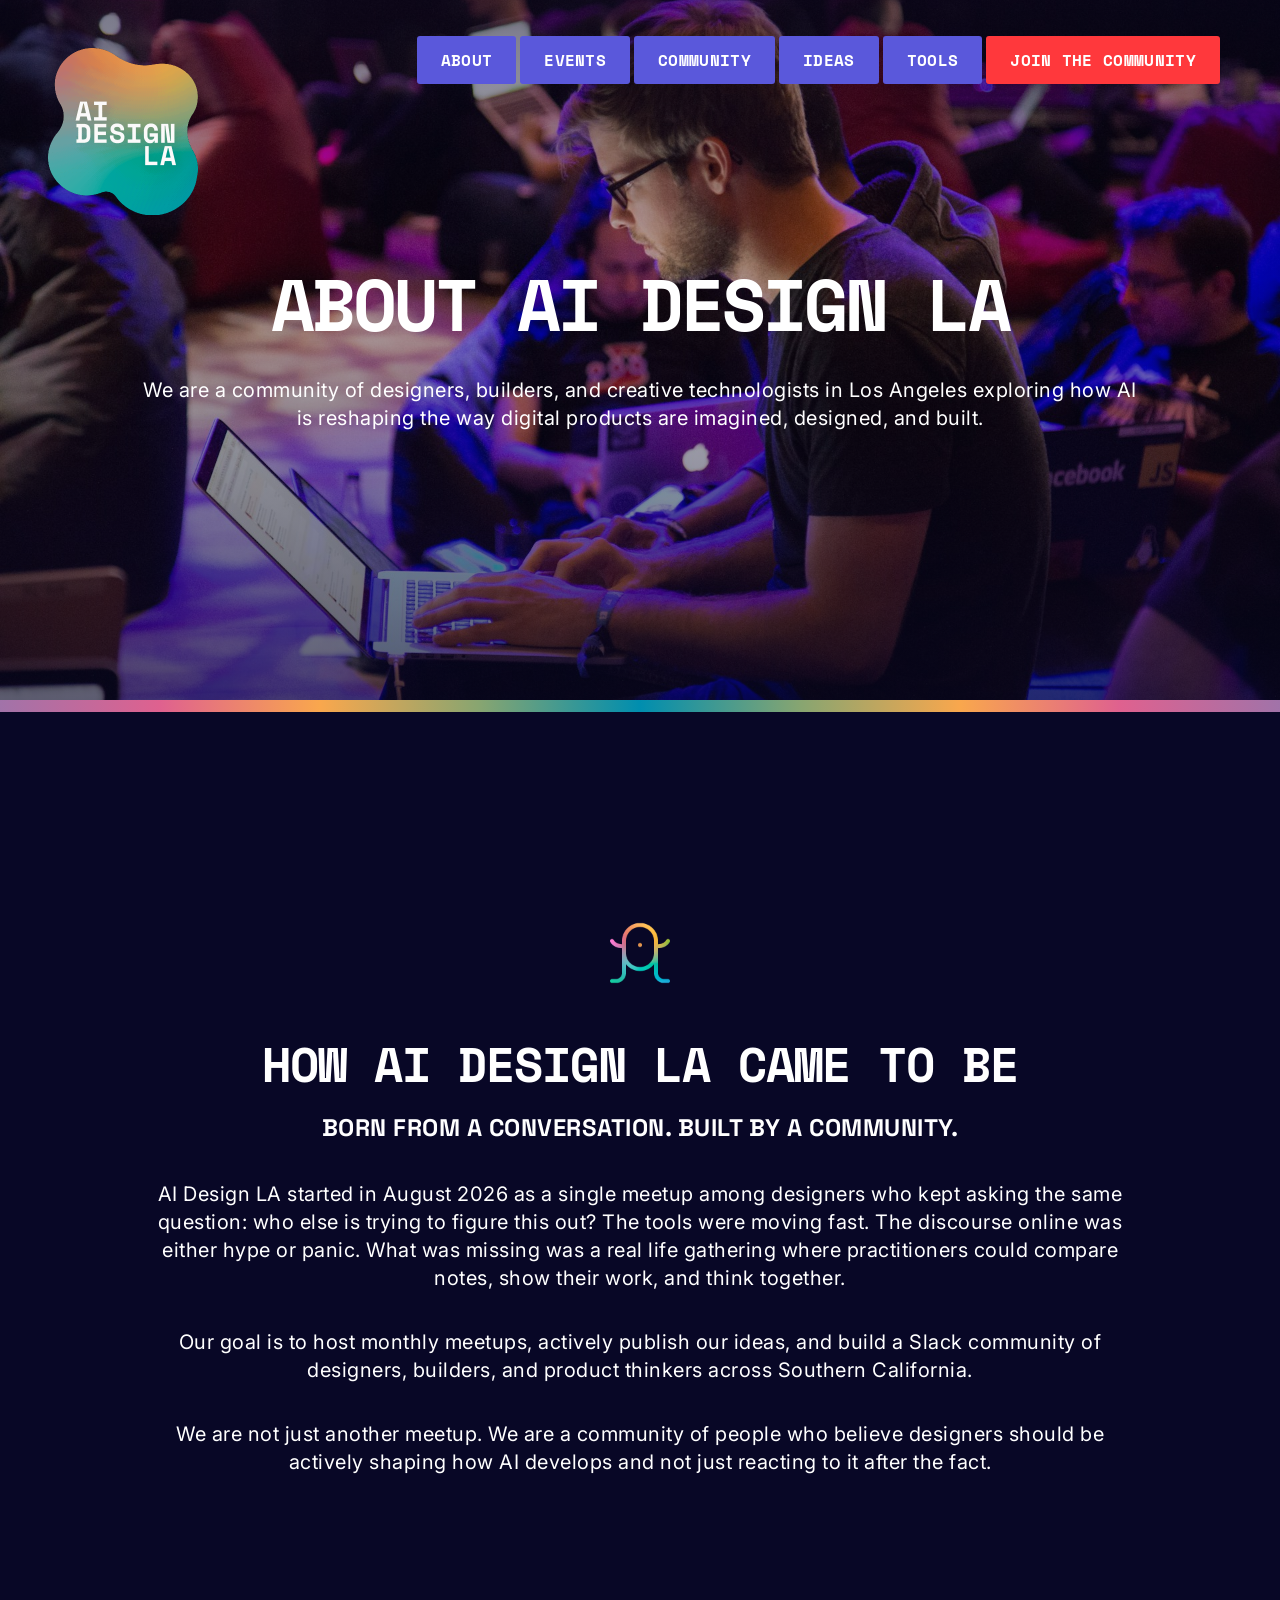
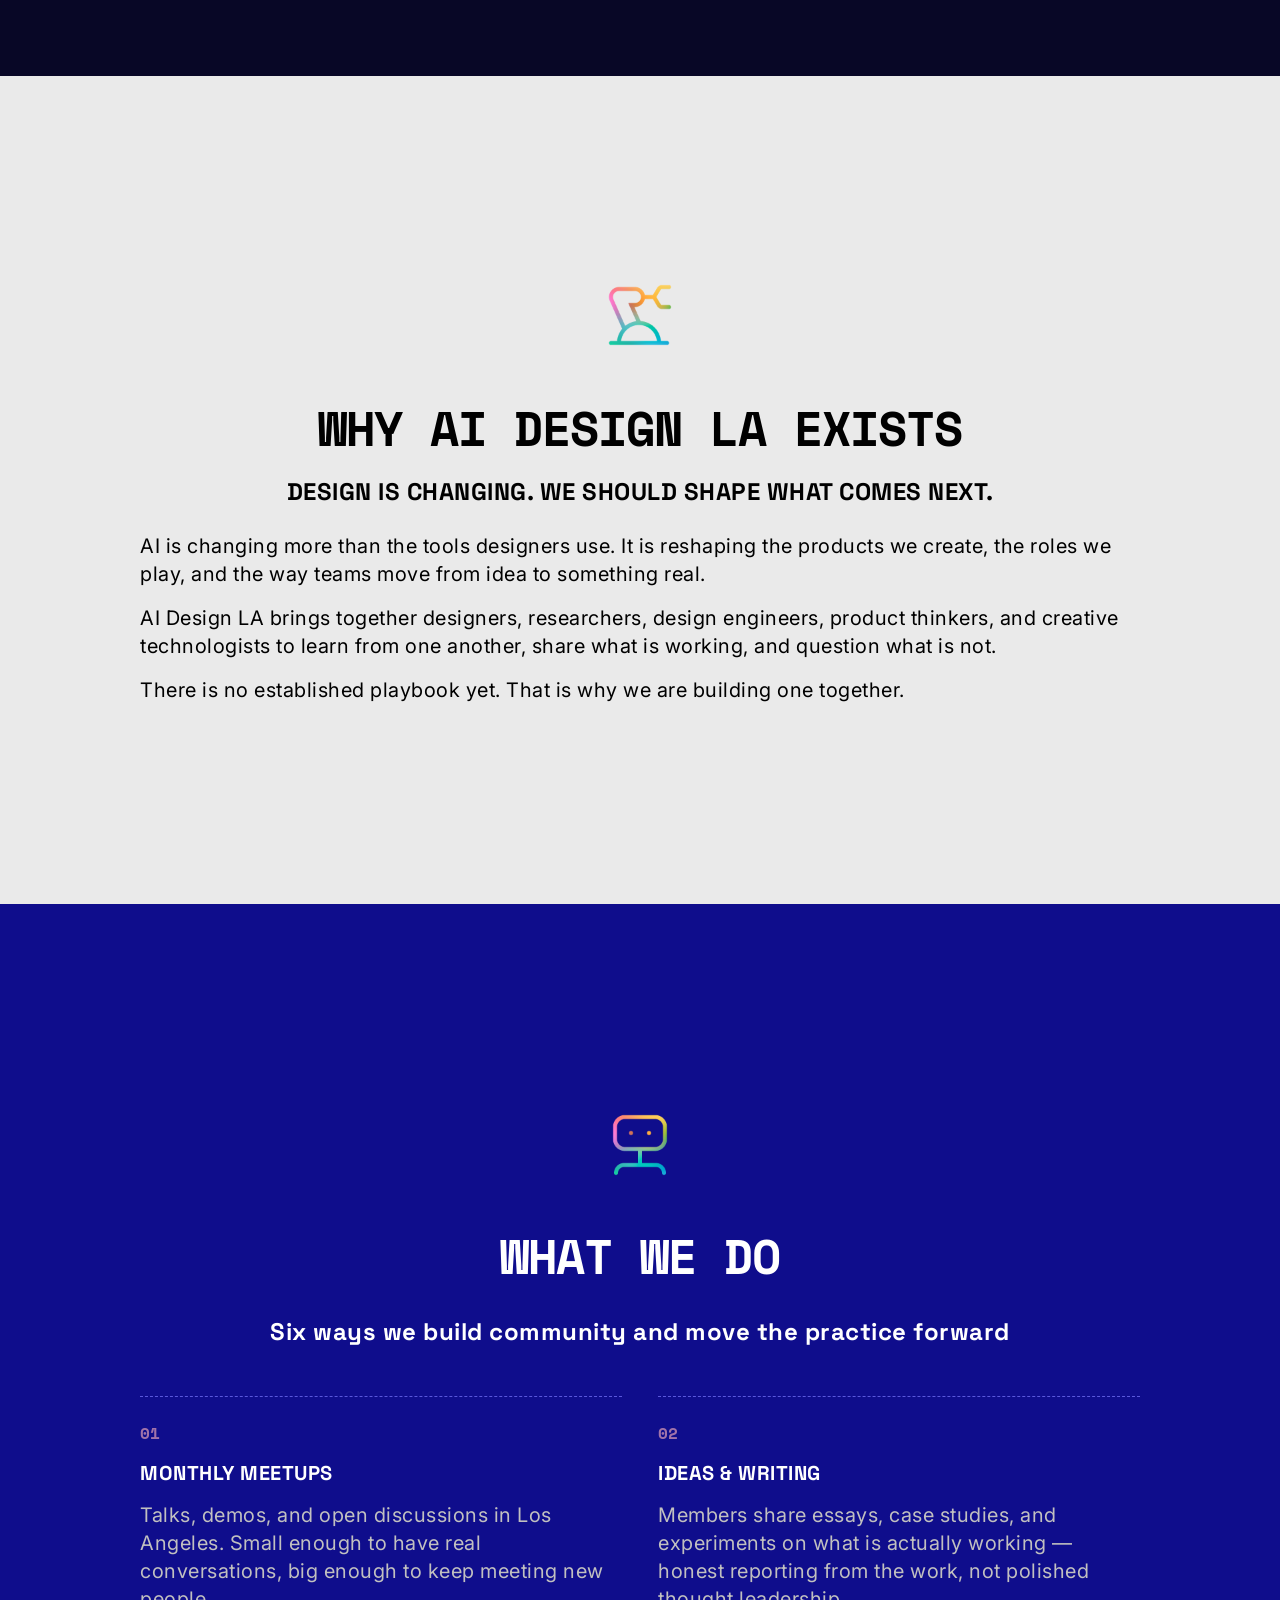
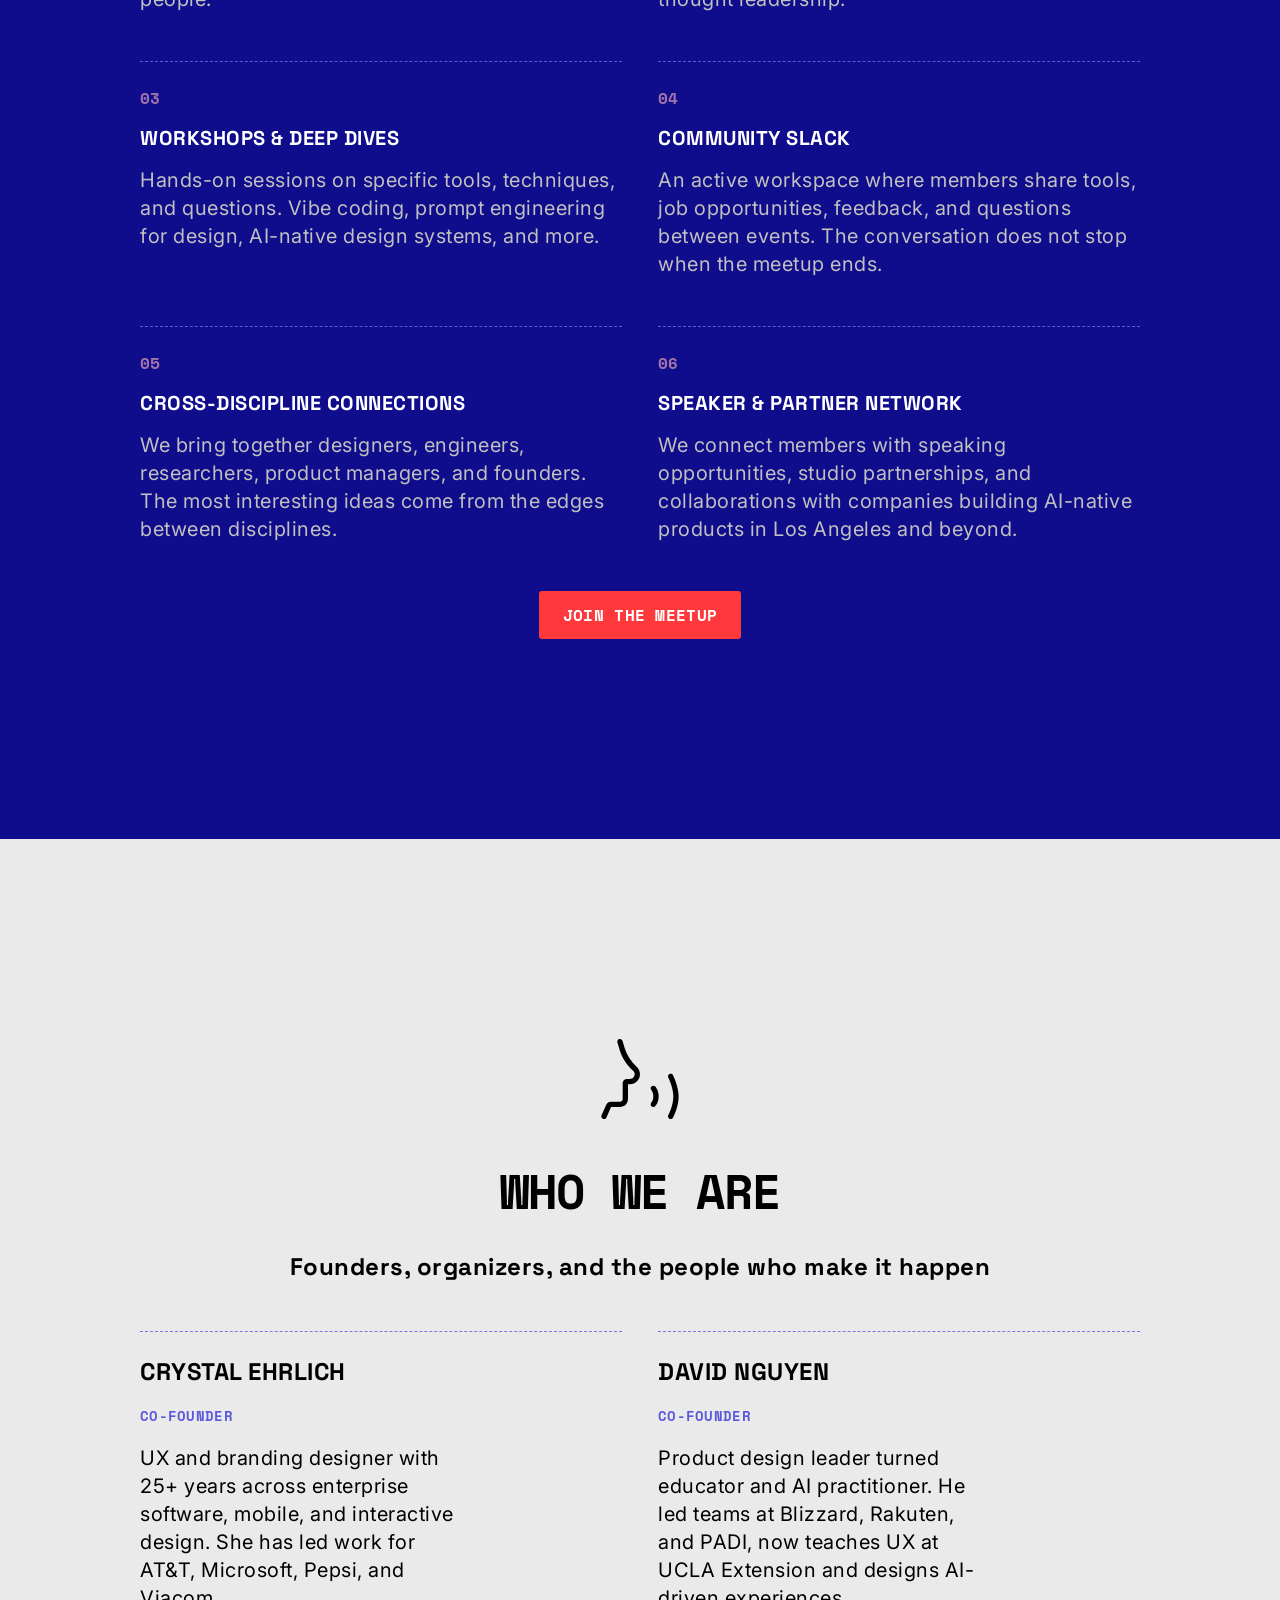
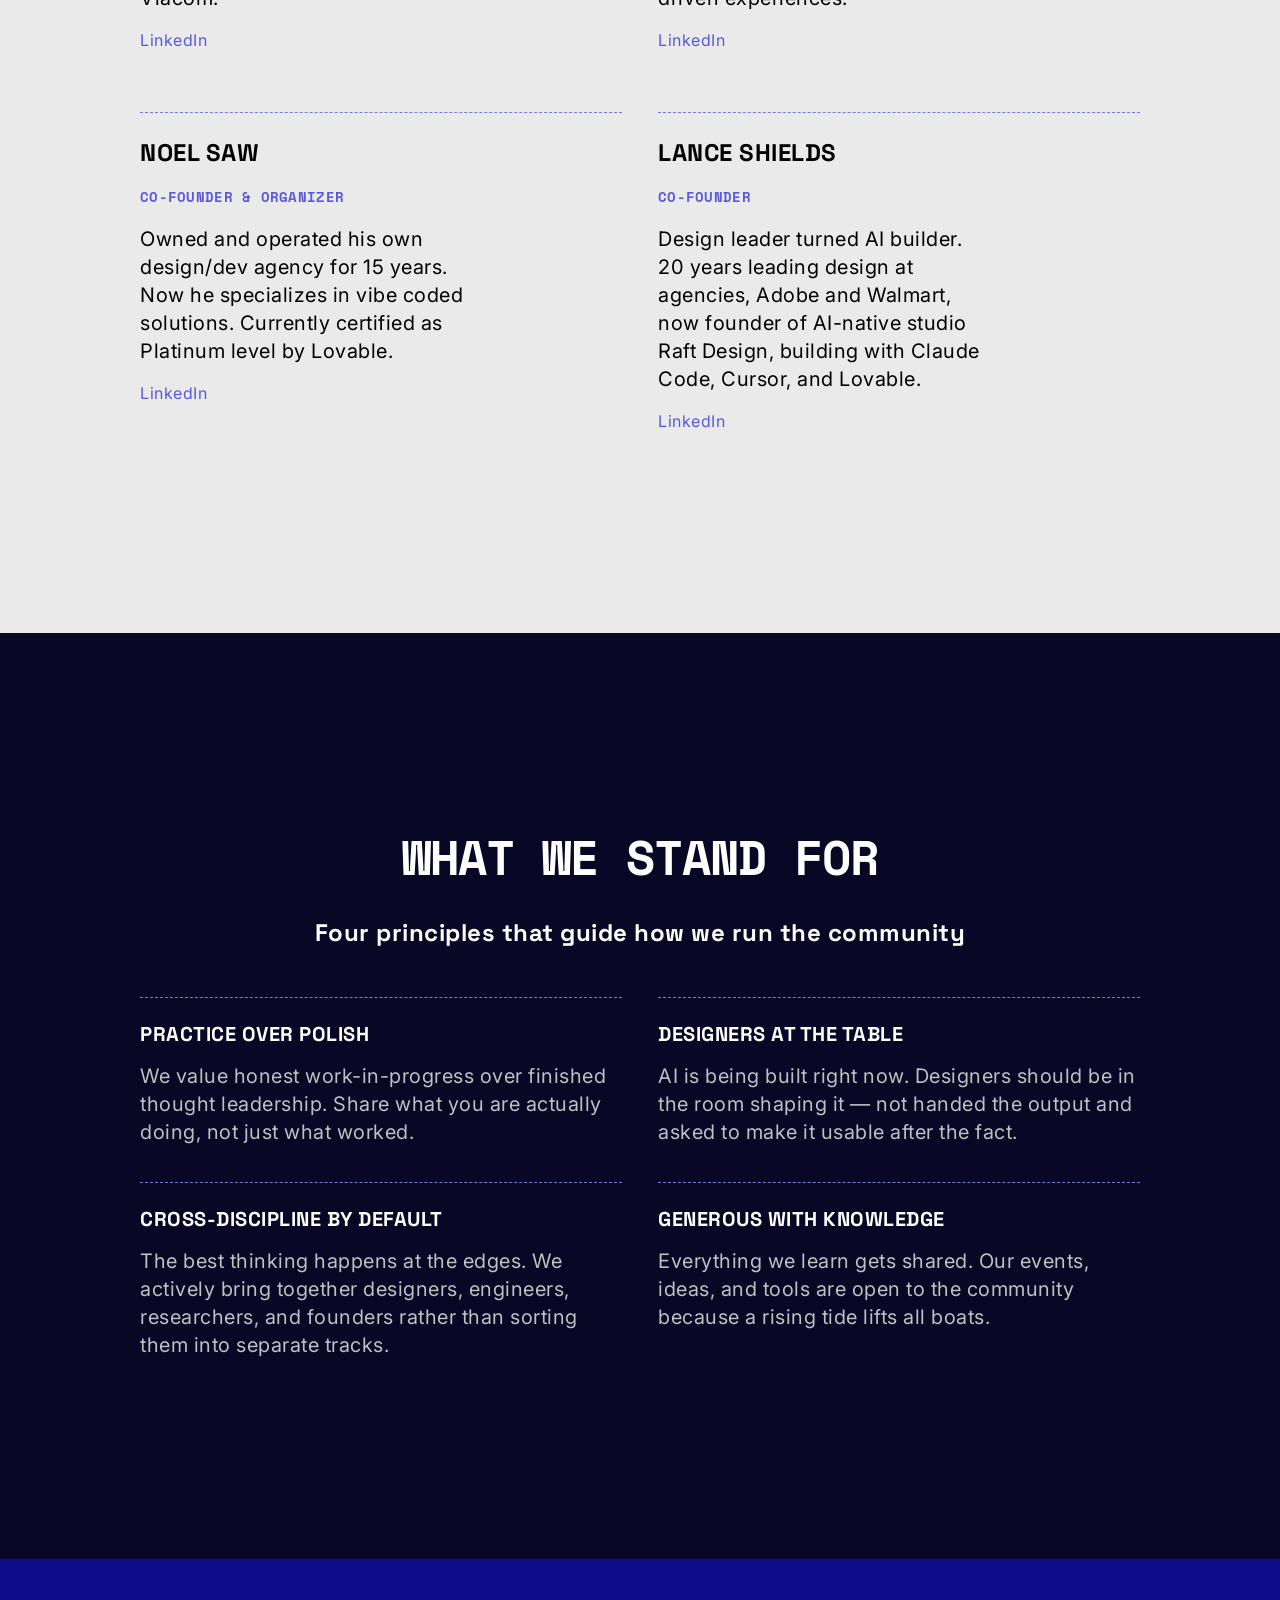
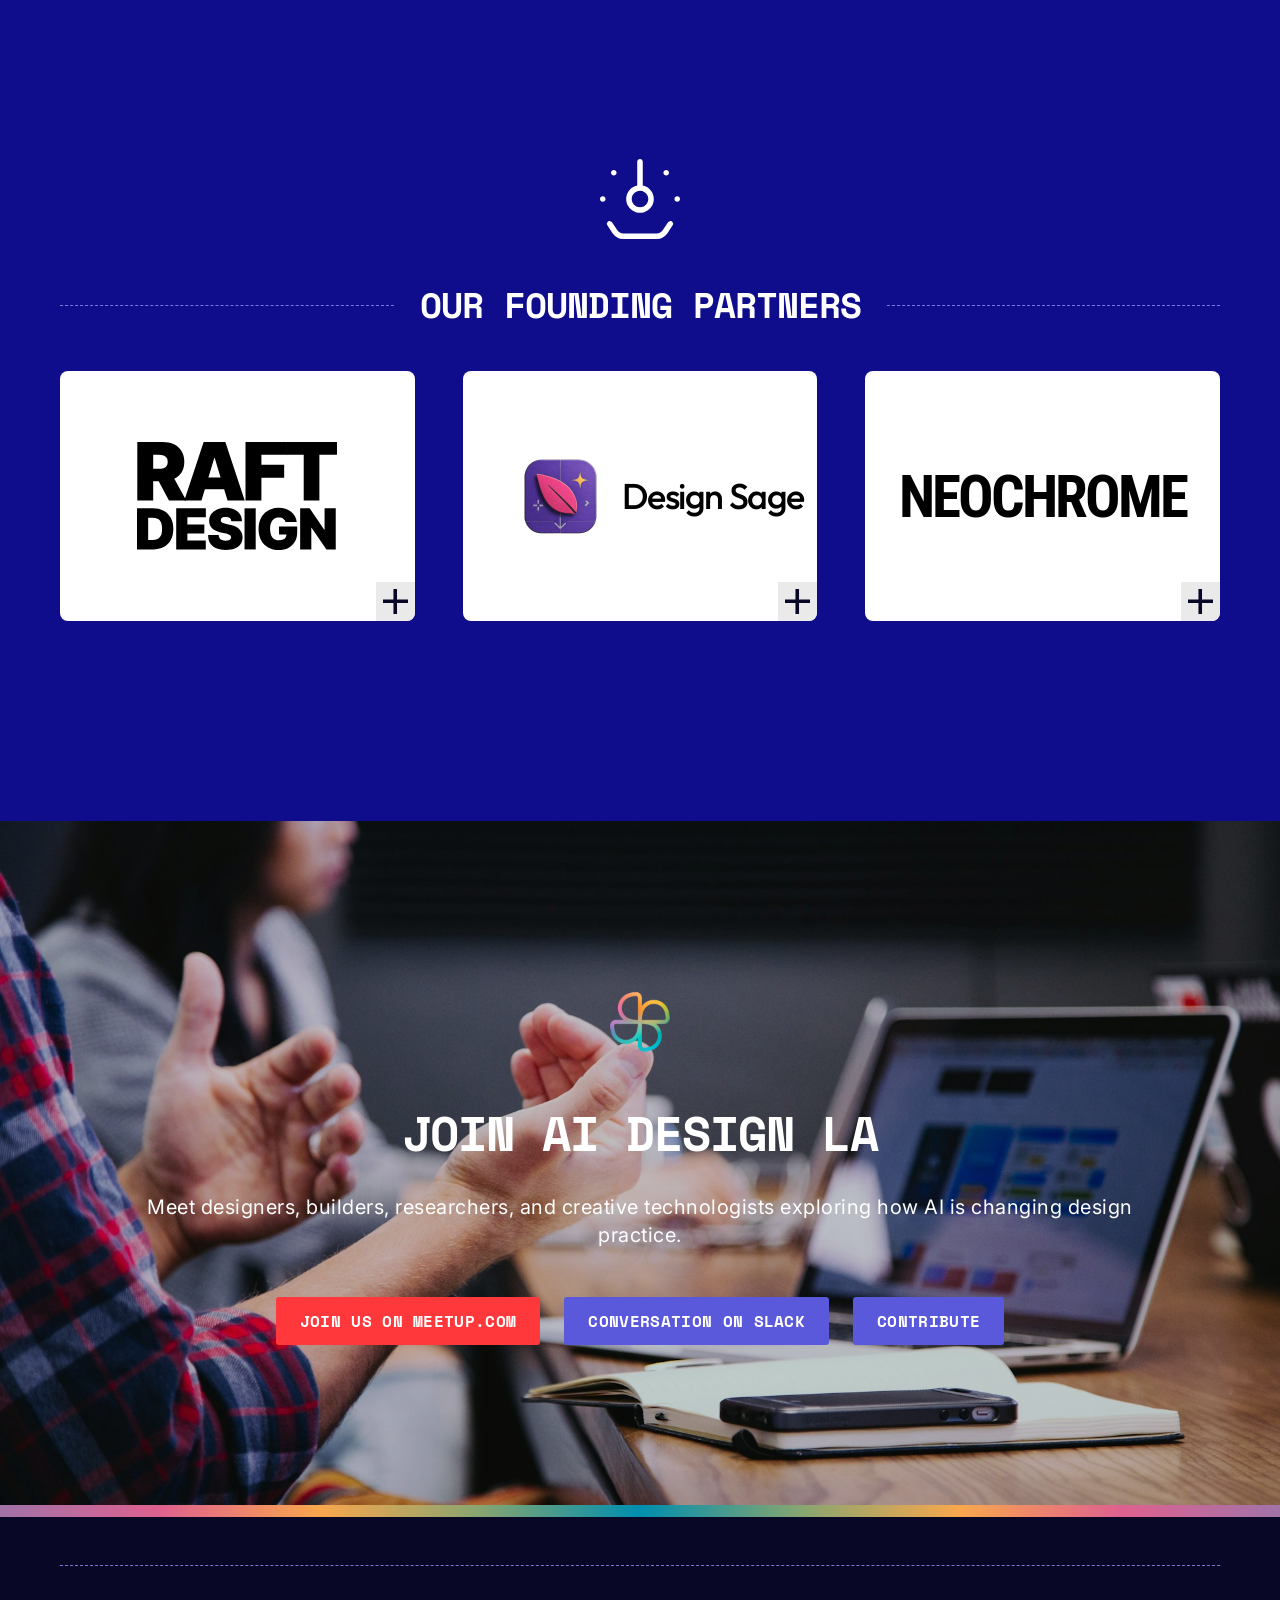
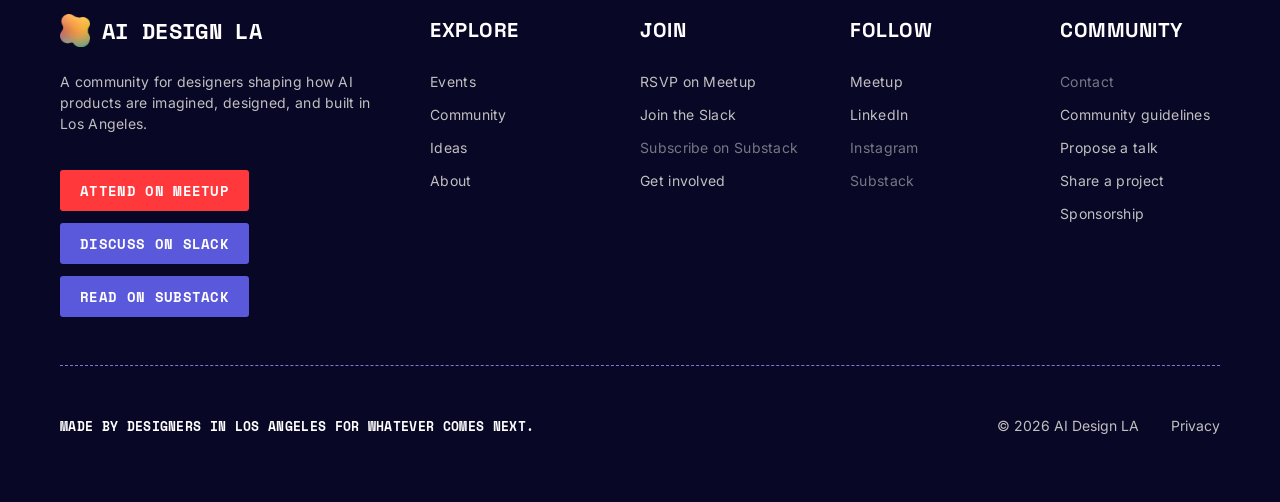
==== about.html @ f4014adf "Add About page; move shared layout into components.css Implements the Figma "About" frame: origin st" ====
<!doctype html>
<html lang="en">
<head>
  <meta charset="utf-8" />
  <meta name="viewport" content="width=device-width, initial-scale=1" />
  <title>About — AI Design LA</title>
  <meta
    name="description"
    content="How AI Design LA came to be, why it exists, what the community does, who runs it, and the principles that guide it."
  />
  <link rel="icon" href="images/favicon.png" type="image/png" />

  <link rel="preconnect" href="https://fonts.googleapis.com" />
  <link rel="preconnect" href="https://fonts.gstatic.com" crossorigin />
  <link
    href="https://fonts.googleapis.com/css2?family=Inter:wght@400;500;600&family=Outfit:wght@500&family=Roboto+Condensed:wght@700&family=Space+Grotesk:wght@700&family=Space+Mono:wght@400;700&display=swap"
    rel="stylesheet"
  />

  <link rel="stylesheet" href="css/tokens.css" />
  <link rel="stylesheet" href="css/base.css" />
  <link rel="stylesheet" href="css/components.css" />
  <link rel="stylesheet" href="css/about.css" />
</head>
<body>
  <a class="visually-hidden" href="#main">Skip to content</a>

  <!-- Compact sticky nav: hidden at page top, reveals on scroll-up -->
  <header class="site-header" data-site-header>
    <a class="site-header__logo" href="index.html">
      <img src="images/logo-icon-animation.gif" alt="" width="43" height="48" />
      <span class="site-header__logo-text">
        <span>AI</span><span>Design</span><span>LA</span>
      </span>
    </a>

    <nav class="site-nav" data-site-nav aria-label="Primary">
      <a class="site-nav__link" href="about.html">About</a>
      <a class="site-nav__link" href="index.html#events">Events</a>
      <a class="site-nav__link" href="index.html#join">Community</a>
      <a class="site-nav__link" href="index.html#ideas">Ideas</a>
      <a class="site-nav__link" href="tools.html">Tools</a>
      <a class="site-nav__link site-nav__link--accent" href="index.html#join">Join the community</a>
    </nav>

    <button class="nav-toggle" data-nav-toggle aria-label="Open menu" aria-expanded="false">
      <span class="nav-toggle__bar"></span>
      <span class="nav-toggle__bar"></span>
      <span class="nav-toggle__bar"></span>
    </button>
  </header>

  <!-- Mobile menu: full-screen overlay -->
  <div class="mobile-menu" data-mobile-menu>
    <div class="mobile-menu__header">
      <a class="mobile-menu__logo" href="index.html">
        <img src="images/logo-icon-animation.gif" alt="" width="43" height="48" />
        <span class="mobile-menu__logo-text">
          <span>AI</span><span>Design</span><span>LA</span>
        </span>
      </a>
      <button class="mobile-menu__close" data-mobile-close aria-label="Close menu">
        <svg viewBox="0 0 16.5332 16" xmlns="http://www.w3.org/2000/svg">
          <path fill="currentColor" d="M0.268262 0.259611C0.440253 0.0933737 0.673395 0 0.916476 0C1.15956 0 1.3927 0.0933737 1.56469 0.259611L16.2412 14.4628C16.3313 14.5441 16.4036 14.6421 16.4538 14.751C16.5039 14.8599 16.5309 14.9774 16.533 15.0966C16.5352 15.2158 16.5125 15.3342 16.4664 15.4448C16.4203 15.5553 16.3516 15.6557 16.2645 15.74C16.1774 15.8243 16.0736 15.8907 15.9594 15.9354C15.8452 15.98 15.7229 16.002 15.5997 15.9999C15.4765 15.9978 15.3551 15.9717 15.2426 15.9232C15.13 15.8746 15.0288 15.8047 14.9448 15.7175L0.268262 1.51423C0.0964852 1.34779 0 1.12216 0 0.886921C0 0.651679 0.0964852 0.426056 0.268262 0.259611Z" />
          <path fill="currentColor" d="M16.2405 0.259611C16.4123 0.426056 16.5088 0.651679 16.5088 0.886921C16.5088 1.12216 16.4123 1.34779 16.2405 1.51423L1.564 15.7175C1.39011 15.8743 1.16012 15.9596 0.922484 15.9556C0.684845 15.9515 0.458111 15.8584 0.290049 15.6957C0.121987 15.5331 0.0257188 15.3136 0.021526 15.0837C0.0173331 14.8537 0.105543 14.6311 0.267572 14.4628L14.9441 0.259611C15.1161 0.0933737 15.3492 0 15.5923 0C15.8354 0 16.0685 0.0933737 16.2405 0.259611Z" />
        </svg>
      </button>
    </div>

    <nav class="mobile-menu__list" aria-label="Mobile">
      <a class="mobile-menu__link type-heading-4" href="about.html">About</a>
      <a class="mobile-menu__link type-heading-4" href="index.html#events">Events</a>
      <a class="mobile-menu__link type-heading-4" href="index.html#join">Community</a>
      <a class="mobile-menu__link type-heading-4" href="index.html#ideas">Ideas</a>
      <a class="mobile-menu__link type-heading-4" href="tools.html">Tools</a>
      <a class="mobile-menu__link type-heading-4" href="index.html#join">Join us</a>
      <span class="mobile-menu__link type-heading-4">Contact</span>
    </nav>
  </div>

  <main id="main">
    <!-- Hero -->
    <section class="hero hero--page">
      <img class="hero__image" src="images/about-hero.jpg" alt="" />
      <div class="hero__scrim" aria-hidden="true"></div>

      <img class="hero__logo" src="images/ADL-logo-animation.gif" alt="AI Design LA" width="150" height="167" />

      <nav class="hero__nav" aria-label="Primary">
        <a class="site-nav__link" href="about.html">About</a>
        <a class="site-nav__link" href="index.html#events">Events</a>
        <a class="site-nav__link" href="index.html#join">Community</a>
        <a class="site-nav__link" href="index.html#ideas">Ideas</a>
        <a class="site-nav__link" href="tools.html">Tools</a>
        <a class="site-nav__link site-nav__link--accent" href="index.html#join">Join The community</a>
      </nav>

      <div class="hero__content">
        <h1 class="type-display hero__title">About AI Design LA</h1>
        <p class="type-body-large">
          We are a community of designers, builders, and creative technologists in Los Angeles exploring how AI
          is reshaping the way digital products are imagined, designed, and built.
        </p>
      </div>
    </section>

    <div class="gradient-band" aria-hidden="true"></div>

    <!-- How AI Design LA came to be -->
    <section class="section section--canvas section--spacious">
      <span class="icon" aria-hidden="true">
        <img src="images/Icon-1.png" alt="" width="80" height="80" />
      </span>

      <div class="section__intro">
        <div class="section__eyebrow">
          <h2 class="type-heading-1">How AI Design LA came to be</h2>
          <p class="type-heading-3">Born from a conversation. Built by a community.</p>
        </div>
        <p class="type-body-large">
          AI Design LA started in August 2026 as a single meetup among designers who kept asking the same
          question: who else is trying to figure this out? The tools were moving fast. The discourse online was
          either hype or panic. What was missing was a real life gathering where practitioners could compare
          notes, show their work, and think together.
        </p>
        <p class="type-body-large">
          Our goal is to host monthly meetups, actively publish our ideas, and build a Slack community of
          designers, builders, and product thinkers across Southern California.
        </p>
        <p class="type-body-large">
          We are not just another meetup. We are a community of people who believe designers should be actively
          shaping how AI develops and not just reacting to it after the fact.
        </p>
      </div>
    </section>

    <!-- Why ADL exists -->
    <section class="section section--raised section--spacious">
      <span class="icon" aria-hidden="true">
        <img src="images/Icon-2.png" alt="" width="80" height="80" />
      </span>

      <div class="section__intro section__intro--tight">
        <div class="section__eyebrow">
          <h2 class="type-heading-1">Why AI Design LA exists</h2>
          <p class="type-heading-3">Design is changing. We should shape what comes next.</p>
        </div>
        <div class="section__body type-body-large">
          <p>
            AI is changing more than the tools designers use. It is reshaping the products we create, the roles
            we play, and the way teams move from idea to something real.
          </p>
          <p>
            AI Design LA brings together designers, researchers, design engineers, product thinkers, and
            creative technologists to learn from one another, share what is working, and question what is not.
          </p>
          <p>There is no established playbook yet. That is why we are building one together.</p>
        </div>
      </div>
    </section>

    <!-- What we do -->
    <section class="section section--canvas-vivid section--spacious">
      <span class="icon" aria-hidden="true">
        <img src="images/Icon-3.png" alt="" width="80" height="80" />
      </span>

      <div class="section__intro">
        <h2 class="type-heading-1">What we do</h2>
        <p class="type-heading-3">Six ways we build community and move the practice forward</p>
      </div>

      <div class="program-grid">
        <article class="program-card">
          <p class="program-card__index">01</p>
          <h3 class="program-card__title">Monthly meetups</h3>
          <p class="program-card__body">
            Talks, demos, and open discussions in Los Angeles. Small enough to have real conversations, big
            enough to keep meeting new people.
          </p>
        </article>
        <article class="program-card">
          <p class="program-card__index">02</p>
          <h3 class="program-card__title">Ideas &amp; writing</h3>
          <p class="program-card__body">
            Members share essays, case studies, and experiments on what is actually working — honest reporting
            from the work, not polished thought leadership.
          </p>
        </article>
        <article class="program-card">
          <p class="program-card__index">03</p>
          <h3 class="program-card__title">Workshops &amp; deep dives</h3>
          <p class="program-card__body">
            Hands-on sessions on specific tools, techniques, and questions. Vibe coding, prompt engineering for
            design, AI-native design systems, and more.
          </p>
        </article>
        <article class="program-card">
          <p class="program-card__index">04</p>
          <h3 class="program-card__title">Community Slack</h3>
          <p class="program-card__body">
            An active workspace where members share tools, job opportunities, feedback, and questions between
            events. The conversation does not stop when the meetup ends.
          </p>
        </article>
        <article class="program-card">
          <p class="program-card__index">05</p>
          <h3 class="program-card__title">Cross-discipline connections</h3>
          <p class="program-card__body">
            We bring together designers, engineers, researchers, product managers, and founders. The most
            interesting ideas come from the edges between disciplines.
          </p>
        </article>
        <article class="program-card">
          <p class="program-card__index">06</p>
          <h3 class="program-card__title">Speaker &amp; partner network</h3>
          <p class="program-card__body">
            We connect members with speaking opportunities, studio partnerships, and collaborations with
            companies building AI-native products in Los Angeles and beyond.
          </p>
        </article>
      </div>

      <a class="btn btn--accent" href="index.html#join">Join the Meetup</a>
    </section>

    <!-- Who we are -->
    <section class="section section--raised section--spacious">
      <span class="icon" aria-hidden="true">
        <svg viewBox="0 0 58.0021 60.0011" xmlns="http://www.w3.org/2000/svg">
          <path
            d="M13.4552 0.0792106C14.5138 -0.229315 15.6232 0.391741 15.924 1.4503L17.2951 6.2589C18.9045 11.9116 22.0842 16.9621 26.4747 20.8605C28.0723 22.2823 28.9942 24.3332 28.9943 26.4816C28.9943 30.6299 25.6231 34.001 21.4747 34.0011H19.9943V45.0011C19.9943 48.3096 17.3028 51.001 13.9943 51.0011H7.29506L3.82631 58.8097C3.49824 59.5596 2.76765 60.001 1.99819 60.0011C1.7287 60.0011 1.45128 59.9503 1.18959 59.8292L1.1935 59.8243C0.173998 59.3751 -0.275253 58.1954 0.173967 57.1837L3.70522 49.2423C4.31456 47.8713 5.67792 46.9923 7.16615 46.9923H14.006C15.1075 46.9922 16.006 46.0938 16.006 44.9923V33.0821C16.0062 31.3831 17.3968 29.9923 19.0958 29.9923H21.4865C23.4277 29.9922 25.006 28.4141 25.006 26.4728C25.0059 25.4729 24.5762 24.5156 23.8263 23.8439C18.8656 19.4339 15.2755 13.7353 13.4552 7.35655L12.0841 2.54796C11.7755 1.48936 12.3966 0.379991 13.4552 0.0792106ZM52.0021 26.0177C52.7599 26.0178 53.4513 26.4396 53.7912 27.1192C53.9656 27.4716 58.002 35.6599 58.0021 43.0167C58.0021 51.4852 53.9122 58.6964 53.7404 59.005C53.2091 59.9229 51.9396 60.2822 51.0099 59.7433C50.5373 59.4738 50.2091 59.0518 50.0685 58.5323L50.0724 58.5372C49.9201 58.0177 49.9904 57.4864 50.2716 56.9982C50.4318 56.7292 54.0021 50.2404 54.0021 43.0099C54.0021 36.5668 50.2564 29.003 50.213 28.9083C49.7209 27.92 50.131 26.7169 51.1115 26.2286C51.3927 26.088 51.6935 26.0177 52.0021 26.0177ZM39.006 35.0128C39.5372 35.0128 40.0373 35.2121 40.4162 35.5909C40.6857 35.8527 43.0059 38.3098 43.006 43.0011C43.006 47.6925 40.6779 50.1495 40.4162 50.4112C39.6389 51.1925 38.3693 51.1925 37.588 50.4112C37.2093 50.0402 36.9982 49.5322 36.9982 49.0011H37.006C37.006 48.4621 37.2287 47.962 37.6779 47.5011C37.688 47.479 39.006 46.0179 39.006 43.0011C39.0059 39.9817 37.6349 38.462 37.5958 38.4112C37.2171 38.0402 37.006 37.5323 37.006 37.0011C37.006 36.4699 37.217 35.9698 37.5958 35.5909C37.9669 35.2238 38.4748 35.0129 39.006 35.0128Z"
          />
        </svg>
      </span>

      <div class="section__intro">
        <h2 class="type-heading-1">Who we are</h2>
        <p class="type-heading-3">Founders, organizers, and the people who make it happen</p>
      </div>

      <div class="team-grid">
        <article class="team-card">
          <h3 class="team-card__name">Crystal Ehrlich</h3>
          <p class="team-card__role">Co-Founder</p>
          <p class="team-card__bio">
            UX and branding designer with 25+ years across enterprise software, mobile, and interactive design.
            She has led work for AT&amp;T, Microsoft, Pepsi, and Viacom.
          </p>
          <span class="team-card__link">LinkedIn</span>
        </article>
        <article class="team-card">
          <h3 class="team-card__name">David Nguyen</h3>
          <p class="team-card__role">Co-Founder</p>
          <p class="team-card__bio">
            Product design leader turned educator and AI practitioner. He led teams at Blizzard, Rakuten, and
            PADI, now teaches UX at UCLA Extension and designs AI-driven experiences.
          </p>
          <span class="team-card__link">LinkedIn</span>
        </article>
        <article class="team-card">
          <h3 class="team-card__name">Noel Saw</h3>
          <p class="team-card__role">Co-Founder &amp; Organizer</p>
          <p class="team-card__bio">
            Owned and operated his own design/dev agency for 15 years. Now he specializes in vibe coded
            solutions. Currently certified as Platinum level by Lovable.
          </p>
          <span class="team-card__link">LinkedIn</span>
        </article>
        <article class="team-card">
          <h3 class="team-card__name">Lance Shields</h3>
          <p class="team-card__role">Co-Founder</p>
          <p class="team-card__bio">
            Design leader turned AI builder. 20 years leading design at agencies, Adobe and Walmart, now founder
            of AI-native studio Raft Design, building with Claude Code, Cursor, and Lovable.
          </p>
          <span class="team-card__link">LinkedIn</span>
        </article>
      </div>
    </section>

    <!-- What we stand for -->
    <section class="section section--canvas section--spacious">
      <div class="section__intro">
        <h2 class="type-heading-1">What we stand for</h2>
        <p class="type-heading-3">Four principles that guide how we run the community</p>
      </div>

      <div class="value-grid">
        <article class="value-card">
          <h3 class="value-card__title">Practice over polish</h3>
          <p class="value-card__body">
            We value honest work-in-progress over finished thought leadership. Share what you are actually
            doing, not just what worked.
          </p>
        </article>
        <article class="value-card">
          <h3 class="value-card__title">Designers at the table</h3>
          <p class="value-card__body">
            AI is being built right now. Designers should be in the room shaping it — not handed the output and
            asked to make it usable after the fact.
          </p>
        </article>
        <article class="value-card">
          <h3 class="value-card__title">Cross-discipline by default</h3>
          <p class="value-card__body">
            The best thinking happens at the edges. We actively bring together designers, engineers,
            researchers, and founders rather than sorting them into separate tracks.
          </p>
        </article>
        <article class="value-card">
          <h3 class="value-card__title">Generous with knowledge</h3>
          <p class="value-card__body">
            Everything we learn gets shared. Our events, ideas, and tools are open to the community because a
            rising tide lifts all boats.
          </p>
        </article>
      </div>
    </section>

    <!-- Partners -->
    <section class="section section--canvas-vivid section--spacious" id="partners">
      <span class="icon" aria-hidden="true">
        <svg viewBox="0 0 58 57.9961" xmlns="http://www.w3.org/2000/svg">
          <path
            d="M5.90723 45.3398C6.34856 45.0393 6.88784 44.9375 7.40723 45.0391C7.92657 45.1407 8.37605 45.4493 8.67676 45.8906L12.5674 51.7188C13.5166 53.1483 15.1065 54 16.8174 54H41.208C42.9189 54 44.5088 53.1484 45.458 51.7188L49.3486 45.8906C49.6494 45.4493 50.0987 45.1406 50.6182 45.0391C51.1376 44.9415 51.6768 45.0391 52.1182 45.3398C52.5595 45.6289 52.8603 46.0899 52.9697 46.6094C53.0674 47.1288 52.9696 47.668 52.6689 48.1094L48.7783 53.9375C47.0908 56.4766 44.251 57.9961 41.2002 57.9961H16.8096C13.7627 57.9961 10.9229 56.4765 9.23145 53.9375L5.34082 48.1094C5.04004 47.668 4.93848 47.1289 5.04004 46.6094C5.14164 46.09 5.45025 45.6406 5.8916 45.3398H5.90723ZM29 0C30.1015 0 30.9998 0.898537 31 2V19.2305C34.1914 19.8789 36.9101 22.0313 38.2109 25.1094C38.7382 26.3397 39 27.6485 39 29C38.9999 34.5116 34.5116 39 29 39C23.4884 39 19.0001 34.5116 19 29C19 24.168 22.4414 20.1289 27 19.1992V2C27 0.89844 27.8984 0 29 0ZM29 23C25.6914 23 23.0001 25.6914 23 29C23 32.3086 25.6914 35 29 35C32.3086 35 35 32.3086 35 29C35 28.1914 34.8398 27.4101 34.5312 26.6719C33.5898 24.4414 31.4218 23 29 23ZM0 29C2.33532e-05 26.332 3.99998 26.332 4 29C4 31.668 0 31.668 0 29ZM54 29C54 26.332 58 26.332 58 29C58 31.668 54 31.668 54 29ZM8 10C8.00002 7.33203 12 7.33203 12 10C12 12.668 8 12.668 8 10ZM46 10C46 7.33203 50 7.33203 50 10C50 12.668 46 12.668 46 10Z"
          />
        </svg>
      </span>

      <h2 class="type-heading-2 rule-heading">Our founding partners</h2>

      <div class="partner-grid">
        <article class="partner-card">
          <img
            class="partner-card__mark"
            src="images/partner-raft-design.svg"
            alt="Raft Design"
            width="200"
            height="108"
          />
          <a
            class="partner-card__link"
            href="https://raftdesign.studio"
            target="_blank"
            rel="noopener"
            aria-label="Open Raft Design (opens in a new tab)"
          >
            <img src="images/icons/icon-plus.svg" alt="" width="25" height="25" />
          </a>
        </article>

        <article class="partner-card">
          <div class="partner-card__lockup">
            <img
              class="partner-card__logo"
              src="images/partner-design-sage.png"
              alt=""
              width="75"
              height="75"
            />
            <p class="partner-card__wordmark partner-card__wordmark--flicker">Design Sage</p>
          </div>
          <a
            class="partner-card__link"
            href="https://app.designsage.app/welcome/ai-design-la?utm_source=meetup&amp;utm_medium=organizer&amp;utm_campaign=ai-design-la-2026-08-29"
            target="_blank"
            rel="noopener"
            aria-label="Open Design Sage (opens in a new tab)"
          >
            <img src="images/icons/icon-plus.svg" alt="" width="25" height="25" />
          </a>
        </article>

        <article class="partner-card">
          <p class="partner-card__wordmark partner-card__wordmark--neochrome partner-card__wordmark--flicker">
            Neochrome
          </p>
          <a
            class="partner-card__link"
            href="https://neochro.me/"
            target="_blank"
            rel="noopener"
            aria-label="Open Neochrome (opens in a new tab)"
          >
            <img src="images/icons/icon-plus.svg" alt="" width="25" height="25" />
          </a>
        </article>
      </div>
    </section>

    <!-- Join us -->
    <section class="section join" id="join">
      <img class="join__image" src="images/join-image.jpg" alt="" />
      <div class="join__scrim" aria-hidden="true"></div>

      <span class="icon" aria-hidden="true">
        <img src="images/Icon-6.png" alt="" width="80" height="80" />
      </span>

      <div class="section__intro">
        <h2 class="type-heading-1">Join AI Design LA</h2>
        <p class="type-body-large">
          Meet designers, builders, researchers, and creative technologists exploring how AI is changing design
          practice.
        </p>
      </div>

      <div class="join__actions">
        <a class="btn btn--accent" href="https://www.meetup.com/ai-design-la/" target="_blank" rel="noopener">
          Join us on Meetup.com
        </a>
        <a
          class="btn btn--brand"
          href="https://join.slack.com/t/aidesignla/shared_invite/zt-463ey9es3-E1GQ32V9WsWTPpd9auVw3w"
          target="_blank"
          rel="noopener"
        >
          Conversation on Slack
        </a>
        <a class="btn btn--brand" href="#contribute">Contribute</a>
      </div>
    </section>

    <div class="gradient-band" aria-hidden="true"></div>
  </main>

  <footer class="site-footer">
    <hr class="site-footer__rule" />

    <div class="site-footer__grid">
      <div class="site-footer__brand">
        <p class="site-footer__brand-name">
          <img src="images/logo-icon-animation.gif" alt="" width="30" height="33" />
          <span>AI Design LA</span>
        </p>
        <p class="site-footer__brand-copy">
          A community for designers shaping how AI products are imagined, designed, and built in Los Angeles.
        </p>
        <div class="site-footer__brand-links">
          <a class="btn btn--accent btn--small" href="https://www.meetup.com/ai-design-la/" target="_blank" rel="noopener">
            Attend on Meetup
          </a>
          <a
            class="btn btn--brand btn--small"
            href="https://join.slack.com/t/aidesignla/shared_invite/zt-463ey9es3-E1GQ32V9WsWTPpd9auVw3w"
            target="_blank"
            rel="noopener"
          >
            Discuss on Slack
          </a>
          <a class="btn btn--brand btn--small" href="#">Read on Substack</a>
        </div>
      </div>

      <div class="site-footer__col">
        <p class="site-footer__col-title">Explore</p>
        <nav class="site-footer__col-links" aria-label="Explore">
          <a href="index.html#events">Events</a>
          <a href="index.html#join">Community</a>
          <a href="index.html#ideas">Ideas</a>
          <a href="about.html">About</a>
        </nav>
      </div>

      <div class="site-footer__col">
        <p class="site-footer__col-title">Join</p>
        <nav class="site-footer__col-links" aria-label="Join">
          <a href="https://www.meetup.com/ai-design-la/" target="_blank" rel="noopener">RSVP on Meetup</a>
          <a
            href="https://join.slack.com/t/aidesignla/shared_invite/zt-463ey9es3-E1GQ32V9WsWTPpd9auVw3w"
            target="_blank"
            rel="noopener"
          >
            Join the Slack
          </a>
          <span>Subscribe on Substack</span>
          <a href="index.html#contribute">Get involved</a>
        </nav>
      </div>

      <div class="site-footer__col">
        <p class="site-footer__col-title">Follow</p>
        <nav class="site-footer__col-links" aria-label="Follow">
          <a href="https://www.meetup.com/ai-design-la/" target="_blank" rel="noopener">Meetup</a>
          <a href="https://www.linkedin.com/company/ai-design-la/" target="_blank" rel="noopener">LinkedIn</a>
          <span>Instagram</span>
          <span>Substack</span>
        </nav>
      </div>

      <div class="site-footer__col">
        <p class="site-footer__col-title">Community</p>
        <nav class="site-footer__col-links" aria-label="Community" id="contribute">
          <span>Contact</span>
          <a href="#">Community guidelines</a>
          <a href="#">Propose a talk</a>
          <a href="#">Share a project</a>
          <a href="#">Sponsorship</a>
        </nav>
      </div>
    </div>

    <hr class="site-footer__rule" />

    <div class="site-footer__bottom">
      <p class="site-footer__tagline">Made by designers in Los Angeles for whatever comes next.</p>
      <div class="site-footer__legal">
        <span>© 2026 AI Design LA</span>
        <a href="#">Privacy</a>
      </div>
    </div>
  </footer>

  <script src="js/main.js"></script>
</body>
</html>
---- css/tokens.css ----
/*
  AI Design LA — Design tokens
  Source of truth: Figma file "AI Design LA" (variable collection).
  Every color, type, spacing, and radius value used across the site
  should reference one of these custom properties — no hardcoded
  values in component/page CSS.
*/

:root {
  /* ---------- Color: background ---------- */
  --bg-canvas: #080726;
  --bg-canvas-vivid: #0f0d8c;
  --bg-raised: #eaeaea;
  --bg-brand: #5a58db;
  --bg-accent: #ff383c;
  --bg-white: #ffffff;

  /* ---------- Color: text ---------- */
  --text-primary: #ffffff;
  --text-reversed: #000000;
  --text-subtle: #c1c0c0;
  --text-muted: #8f8f8f;
  --text-brand: #5a58db;

  /* ---------- Color: border / rule ---------- */
  --border-rule: #7a79db;
  --border-button: #5a58db;

  /* ---------- Color: overlay ---------- */
  --overlay-scrim: rgba(0, 0, 0, 0.2);

  /* ---------- Color: brand gradient (gradient bands, logo mark) ---------- */
  --gradient-brand: linear-gradient(
    90deg,
    #a173a9 2.4038%,
    #df618f 24.038%,
    #f9a74d 45.192%,
    #87a571 75.481%,
    #008eaf 98.558%
  );

  /* Palindrome of the same 5 colors (start === end) so a single tile can be
     repeated and scrolled indefinitely with no visible seam at the loop point. */
  --gradient-brand-loop: linear-gradient(
    90deg,
    #a173a9 0%,
    #df618f 12.5%,
    #f9a74d 25%,
    #87a571 37.5%,
    #008eaf 50%,
    #87a571 62.5%,
    #f9a74d 75%,
    #df618f 87.5%,
    #a173a9 100%
  );
  --gradient-brand-loop-tile: 100vw;

  /* ---------- Font families ---------- */
  --font-mono: "Space Mono", "Courier New", monospace;
  --font-heading: "Space Grotesk", "Helvetica Neue", sans-serif;
  --font-body: "Inter", "Helvetica Neue", sans-serif;

  /* ---------- Font sizes ---------- */
  --size-display: 72px;
  --size-display-mobile: 60px;
  --size-heading-1: 48px;
  --size-heading-2: 36px;
  --size-heading-3: 24px;
  --size-heading-4: 20px;
  --size-label-medium: 16px;
  --size-body-large: 20px;
  --size-body-medium: 16px;
  --size-body-small: 14px;

  /* ---------- Line heights (unitless where possible source is px) ---------- */
  --line-height-display: 72px;
  --line-height-display-mobile: 60px;
  --line-height-heading-1: 48px;
  --line-height-heading-2: 36px;
  --line-height-heading-3: 32px;
  --line-height-heading-4: 24px;
  --line-height-label-medium: 1;
  --line-height-body-large: 28px;
  --line-height-body-medium: 24px;
  --line-height-body-small: 21px;

  /* ---------- Letter spacing / tracking ---------- */
  --tracking-display: -3px;
  --tracking-heading: -1px;
  --tracking-body: 0.5px;
  --tracking-label: 0.32px;
  --tracking-body-small: 0.3px;

  /* ---------- Spacing ---------- */
  --space-xs: 12px;
  --space-sm: 16px;
  --space-md: 24px;
  --space-lg: 36px;
  --space-xl: 48px;
  --space-xxl: 60px;
  --space-xxxl: 160px;
  --space-xxxxl: 200px;

  /* ---------- Radius ---------- */
  --radius-sm: 3px;
  --radius-md: 8px;

  /* ---------- Layout ---------- */
  /* Rendered height of .site-header on mobile, where it sits in-flow
     (sticky) above the hero instead of floating over it. */
  --header-height-mobile: 80px;

  /* ---------- Motion ---------- */
  --ease-standard: cubic-bezier(0.4, 0, 0.2, 1);
  --duration-fast: 150ms;
  --duration-medium: 300ms;
  --duration-slow: 6s;
}
---- css/base.css ----
/*
  AI Design LA — Base styles
  Reset + typography primitives shared by every page.
*/

*,
*::before,
*::after {
  box-sizing: border-box;
}

html {
  -webkit-text-size-adjust: 100%;
  scroll-behavior: smooth;
}

body {
  margin: 0;
  background: var(--bg-white);
  color: var(--text-reversed);
  font-family: var(--font-body);
  font-size: var(--size-body-medium);
  line-height: var(--line-height-body-medium);
  -webkit-font-smoothing: antialiased;
}

img {
  display: block;
  max-width: 100%;
}

svg {
  display: block;
}

a {
  color: inherit;
  text-decoration: none;
}

button {
  font: inherit;
  color: inherit;
  background: none;
  border: 0;
  cursor: pointer;
}

ul {
  margin: 0;
  padding: 0;
  list-style: none;
}

p {
  margin: 0;
}

h1,
h2,
h3,
h4,
h5,
h6 {
  margin: 0;
  font-weight: 700;
}

/* ---------- Typography primitives ---------- */

.type-display {
  font-family: var(--font-mono);
  font-weight: 700;
  font-size: var(--size-display);
  line-height: var(--line-height-display);
  letter-spacing: var(--tracking-display);
  text-transform: uppercase;
}

.type-heading-1 {
  font-family: var(--font-mono);
  font-weight: 700;
  font-size: var(--size-heading-1);
  line-height: var(--line-height-heading-1);
  letter-spacing: var(--tracking-heading);
  text-transform: uppercase;
}

.type-heading-2 {
  font-family: var(--font-mono);
  font-weight: 700;
  font-size: var(--size-heading-2);
  line-height: var(--line-height-heading-2);
  letter-spacing: var(--tracking-heading);
  text-transform: uppercase;
}

.type-heading-3 {
  font-family: var(--font-heading);
  font-weight: 700;
  font-size: var(--size-heading-3);
  line-height: var(--line-height-heading-3);
  letter-spacing: var(--tracking-body);
}

.type-heading-4 {
  font-family: var(--font-heading);
  font-weight: 700;
  font-size: var(--size-heading-4);
  line-height: var(--line-height-heading-4);
  letter-spacing: var(--tracking-body);
  text-transform: uppercase;
}

.type-label-medium {
  font-family: var(--font-mono);
  font-weight: 700;
  font-size: var(--size-label-medium);
  line-height: var(--line-height-label-medium);
  letter-spacing: var(--tracking-label);
  text-transform: uppercase;
}

.type-body-large {
  font-family: var(--font-body);
  font-weight: 400;
  font-size: var(--size-body-large);
  line-height: var(--line-height-body-large);
  letter-spacing: var(--tracking-body);
}

.type-body-medium {
  font-family: var(--font-body);
  font-weight: 400;
  font-size: var(--size-body-medium);
  line-height: var(--line-height-body-medium);
  letter-spacing: var(--tracking-body);
}

.type-body-small {
  font-family: var(--font-body);
  font-weight: 400;
  font-size: var(--size-body-small);
  line-height: var(--line-height-body-small);
  letter-spacing: var(--tracking-body-small);
}

/* ---------- Layout helpers ---------- */

.container {
  width: 100%;
  max-width: 1608px;
  margin-inline: auto;
  padding-inline: var(--space-xxl);
}

@media (max-width: 900px) {
  .container {
    padding-inline: var(--space-md);
  }
}

.visually-hidden {
  position: absolute;
  width: 1px;
  height: 1px;
  padding: 0;
  margin: -1px;
  overflow: hidden;
  clip: rect(0, 0, 0, 0);
  white-space: nowrap;
  border: 0;
}
---- css/components.css ----
/*
  AI Design LA — Shared components
  Buttons, nav, icons, cards, footer. Reused across every page.
*/

/* ---------- Buttons ---------- */

.btn {
  display: inline-flex;
  align-items: center;
  justify-content: center;
  gap: var(--space-xs);
  padding: var(--space-xs) var(--space-md);
  border-radius: var(--radius-sm);
  font-family: var(--font-mono);
  font-weight: 700;
  font-size: var(--size-label-medium);
  letter-spacing: var(--tracking-label);
  text-transform: uppercase;
  white-space: nowrap;
  color: var(--text-primary);
  transition: opacity var(--duration-fast) var(--ease-standard);
}

.btn:hover,
.btn:focus-visible {
  opacity: 0.85;
}

.btn--brand {
  background: var(--bg-brand);
}

.btn--accent {
  background: var(--bg-accent);
}

.btn--small {
  padding: 10px 20px;
  font-size: var(--size-body-small);
  line-height: var(--line-height-body-small);
}

/* ---------- Site nav ---------- */

.site-header {
  position: fixed;
  inset-block-start: 0;
  inset-inline: 0;
  z-index: 100;
  display: flex;
  align-items: center;
  justify-content: space-between;
  padding: var(--space-sm) var(--space-xxl);
  background: rgba(8, 7, 38, 0.92);
  backdrop-filter: blur(8px);
  -webkit-backdrop-filter: blur(8px);
  transform: translateY(-100%);
  transition: transform var(--duration-medium) var(--ease-standard);
}

.site-header.is-visible {
  transform: translateY(0);
}

.site-header__logo {
  display: flex;
  align-items: center;
  gap: var(--space-sm);
}

.site-header__logo img {
  height: 48px;
  width: auto;
}

.site-header__logo-text {
  display: flex;
  gap: var(--space-xs);
  font-family: var(--font-mono);
  font-weight: 700;
  font-size: 22px;
  letter-spacing: var(--tracking-label);
  text-transform: uppercase;
  color: var(--text-primary);
}

.site-nav {
  display: flex;
  align-items: center;
  gap: var(--space-xs);
}

.site-nav__link {
  padding: var(--space-xs) var(--space-md);
  border-radius: var(--radius-sm);
  background: var(--bg-brand);
  font-family: var(--font-mono);
  font-weight: 700;
  font-size: var(--size-label-medium);
  letter-spacing: var(--tracking-label);
  text-transform: uppercase;
  color: var(--text-primary);
  transition: opacity var(--duration-fast) var(--ease-standard);
}

.site-nav__link:hover,
.site-nav__link:focus-visible {
  opacity: 0.85;
}

.site-nav__link--accent {
  background: var(--bg-accent);
}

.nav-toggle {
  display: none;
  flex-direction: column;
  justify-content: center;
  gap: 5px;
  width: 44px;
  height: 44px;
  padding: 0;
}

.nav-toggle__bar {
  width: 24px;
  height: 2px;
  background: var(--text-primary);
  transition: transform var(--duration-fast) var(--ease-standard),
    opacity var(--duration-fast) var(--ease-standard);
}

.nav-toggle[aria-expanded="true"] .nav-toggle__bar:nth-child(1) {
  transform: translateY(7px) rotate(45deg);
}

.nav-toggle[aria-expanded="true"] .nav-toggle__bar:nth-child(2) {
  opacity: 0;
}

.nav-toggle[aria-expanded="true"] .nav-toggle__bar:nth-child(3) {
  transform: translateY(-7px) rotate(-45deg);
}

@media (max-width: 900px) {
  .nav-toggle {
    display: flex;
  }

  .site-header {
    position: sticky;
    transform: none;
    background: var(--bg-canvas);
    padding: var(--space-sm) var(--space-md);
  }

  .hero__nav {
    display: none;
  }

  .site-nav {
    display: none;
  }
}

@media (max-width: 360px) {
  .site-header__logo-text {
    display: none;
  }
}

/* ---------- Mobile menu (full-screen overlay) ---------- */

.mobile-menu {
  position: fixed;
  inset: 0;
  z-index: 200;
  display: none;
  flex-direction: column;
  background: var(--bg-canvas);
  padding: var(--space-md);
  overflow-y: auto;
  transform: translateX(100%);
  transition: transform var(--duration-medium) var(--ease-standard);
}

.mobile-menu.is-open {
  display: flex;
  transform: translateX(0);
}

.mobile-menu__header {
  display: flex;
  align-items: center;
  justify-content: space-between;
  padding-bottom: var(--space-xxl);
}

.mobile-menu__logo {
  display: flex;
  align-items: center;
  gap: var(--space-sm);
}

.mobile-menu__logo img {
  height: 48px;
  width: auto;
}

.mobile-menu__logo-text {
  display: flex;
  gap: var(--space-xs);
  font-family: var(--font-mono);
  font-weight: 700;
  font-size: 22px;
  letter-spacing: var(--tracking-label);
  text-transform: uppercase;
  color: var(--text-primary);
}

.mobile-menu__close {
  width: 44px;
  height: 44px;
  display: flex;
  align-items: center;
  justify-content: center;
  color: var(--text-primary);
}

.mobile-menu__close svg {
  width: 16px;
  height: 16px;
}

.mobile-menu__list {
  display: flex;
  flex-direction: column;
}

.mobile-menu__link {
  padding: var(--space-sm) 0 var(--space-sm) var(--space-sm);
  border-top: 1px dashed var(--border-rule);
  color: var(--text-primary);
}

/* ---------- Gradient band ---------- */
/* Shared brand-gradient divider strip, used at the top/bottom of <main>
   on every page. */

.gradient-band {
  height: var(--space-xs);
  width: 100%;
  overflow: hidden;
  background-image: var(--gradient-brand-loop);
  background-repeat: repeat-x;
  background-size: var(--gradient-brand-loop-tile) 100%;
  animation: gradient-band-scroll var(--duration-slow) linear infinite;
}

@keyframes gradient-band-scroll {
  from {
    background-position-x: 0;
  }
  to {
    background-position-x: calc(var(--gradient-brand-loop-tile) * -1);
  }
}

@media (prefers-reduced-motion: reduce) {
  .gradient-band {
    animation: none;
  }
}

/* ---------- Hero ---------- */
/* Shared full-bleed photo hero. `.hero--page` sizes it down for secondary
   pages (About, and future pages) instead of the homepage's near-full-viewport
   treatment. Homepage-only entrance-animation rules (mosaic reveal, headline
   type effect) live in home.css alongside the script that drives them. */

.hero {
  position: relative;
  display: flex;
  flex-direction: column;
  align-items: center;
  justify-content: center;
  gap: 10px;
  min-height: calc(100vh - var(--space-xs));
  padding: 205px var(--space-xxl);
  overflow: clip;
  isolation: isolate;
  background-color: var(--bg-canvas);
}

.hero--page {
  min-height: 700px;
}

.hero__image {
  position: absolute;
  inset: 0;
  width: 100%;
  height: 100%;
  object-fit: cover;
  z-index: -1;
  opacity: 1;
}

.hero__image--fade-in {
  transition: opacity var(--duration-medium) var(--ease-standard);
}

.hero__scrim {
  position: absolute;
  inset: 0;
  background: linear-gradient(180deg, rgba(8, 7, 38, 0.55) 0%, rgba(8, 7, 38, 0.25) 40%, rgba(8, 7, 38, 0.65) 100%);
  z-index: -1;
}

.hero__logo {
  position: absolute;
  top: var(--space-xl);
  left: var(--space-xl);
  width: 150px;
  height: auto;
}

.hero__nav {
  position: absolute;
  top: var(--space-xl);
  right: var(--space-xxl);
}

.hero__content {
  display: flex;
  flex-direction: column;
  align-items: center;
  gap: var(--space-lg);
  max-width: 1000px;
  text-align: center;
  color: var(--text-primary);
}

.hero__content .type-body-large {
  color: var(--text-primary);
}

@media (max-width: 900px) {
  .hero {
    min-height: calc(100vh - var(--header-height-mobile) - var(--space-xs));
    padding: var(--space-xl) var(--space-md);
  }

  .hero--page {
    min-height: auto;
  }

  .hero__logo {
    display: none;
  }
}

/* ---------- Section shell ---------- */

.section {
  display: flex;
  flex-direction: column;
  align-items: center;
  justify-content: center;
  gap: var(--space-xl);
  width: 100%;
  padding: var(--space-xxxl) var(--space-xxl);
  text-align: center;
}

.section--canvas {
  background: var(--bg-canvas);
  color: var(--text-primary);
}

.section--canvas-vivid {
  background: var(--bg-canvas-vivid);
  color: var(--text-primary);
}

.section--raised {
  background: var(--bg-raised);
  color: var(--text-reversed);
}

/* Spacious vertical rhythm (xxxxl) for sections that need more breathing
   room than the default section padding — combine with a semantic
   .section--<name> hook alongside this on the element. */
.section--spacious {
  padding: var(--space-xxxxl) var(--space-xxl);
}

.section__intro {
  display: flex;
  flex-direction: column;
  align-items: center;
  gap: var(--space-lg);
  max-width: 1000px;
}

.section__intro--tight {
  gap: var(--space-md);
}

.section__eyebrow {
  display: flex;
  flex-direction: column;
  gap: var(--space-md);
  text-transform: uppercase;
}

.section__body {
  display: flex;
  flex-direction: column;
  gap: var(--space-sm);
  max-width: 1000px;
  text-align: left;
}

@media (max-width: 900px) {
  .section,
  .section--spacious {
    padding: var(--space-xxl) var(--space-md) calc(var(--space-xxl) + 10px);
    gap: var(--space-lg);
  }
}

/* ---------- Partner grid ---------- */

.partner-grid {
  display: grid;
  grid-template-columns: repeat(3, minmax(0, 1fr));
  gap: var(--space-xl);
  width: 100%;
  max-width: 1608px;
}

@media (max-width: 900px) {
  .partner-grid {
    grid-template-columns: 1fr;
    max-width: 500px;
    margin-inline: auto;
  }
}

/* ---------- Join us ---------- */

.join {
  position: relative;
  isolation: isolate;
  overflow: clip;
  color: var(--text-primary);
}

.join__image {
  position: absolute;
  inset: 0;
  width: 100%;
  height: 100%;
  object-fit: cover;
  z-index: -2;
}

.join__scrim {
  position: absolute;
  inset: 0;
  background: var(--overlay-scrim);
  z-index: -1;
}

.join__actions {
  display: flex;
  flex-wrap: wrap;
  align-items: center;
  justify-content: center;
  gap: var(--space-md);
}

@media (max-width: 640px) {
  .join__actions {
    flex-direction: column;
    width: 100%;
  }

  .join__actions .btn {
    width: min(100%, 320px);
  }
}

/* ---------- Section icon ---------- */

.icon {
  width: 80px;
  height: 80px;
  flex-shrink: 0;
}

.icon img,
.icon svg {
  width: 100%;
  height: 100%;
  object-fit: contain;
}

.icon svg path {
  fill: currentColor;
}

.icon--on-dark {
  color: var(--text-primary);
}

.icon--on-light {
  color: var(--text-reversed);
}

/* ---------- Rule (heading flanked by lines) ---------- */

.rule-heading {
  display: flex;
  align-items: center;
  gap: 26px;
  width: 100%;
}

.rule-heading::before,
.rule-heading::after {
  content: "";
  flex: 1 0 0;
  height: 0;
  border-top: 1px dashed var(--border-rule);
}

.rule-heading--on-light::before,
.rule-heading--on-light::after {
  border-top-color: var(--text-reversed);
}

/* ---------- Card: event ---------- */

.event-card {
  display: flex;
  flex-direction: column;
  gap: var(--space-md);
}

.event-card__image {
  aspect-ratio: 366 / 314;
  border-radius: var(--radius-md);
  overflow: hidden;
}

.event-card__image img {
  width: 100%;
  height: 100%;
  object-fit: cover;
}

.event-card__meta {
  font-family: var(--font-heading);
  font-weight: 700;
  font-size: var(--size-heading-4);
  line-height: var(--line-height-heading-4);
  letter-spacing: var(--tracking-body);
  text-transform: uppercase;
  color: var(--text-primary);
}

.event-card__title {
  font-family: var(--font-heading);
  font-weight: 700;
  font-size: var(--size-heading-3);
  line-height: var(--line-height-heading-3);
  letter-spacing: var(--tracking-body);
  text-transform: uppercase;
  color: var(--text-primary);
}

.event-card__excerpt {
  font-family: var(--font-body);
  font-weight: 400;
  font-size: var(--size-body-large);
  line-height: var(--line-height-body-large);
  letter-spacing: var(--tracking-body);
  color: var(--text-muted);
  display: -webkit-box;
  -webkit-line-clamp: 3;
  -webkit-box-orient: vertical;
  overflow: hidden;
}

/* ---------- Card: idea ---------- */

.idea-card {
  display: flex;
  gap: var(--space-md);
}

.idea-card__image {
  width: 250px;
  height: 251px;
  flex-shrink: 0;
  border-radius: var(--radius-md);
  overflow: hidden;
}

.idea-card__image img {
  width: 100%;
  height: 100%;
  object-fit: cover;
}

.idea-card__body {
  display: flex;
  flex-direction: column;
  gap: var(--space-sm);
  min-width: 0;
  color: var(--text-reversed);
}

.idea-card__meta {
  font-family: var(--font-heading);
  font-weight: 700;
  font-size: var(--size-heading-4);
  line-height: var(--line-height-heading-4);
  letter-spacing: var(--tracking-body);
  text-transform: uppercase;
}

.idea-card__title {
  font-family: var(--font-heading);
  font-weight: 700;
  font-size: var(--size-heading-3);
  line-height: var(--line-height-heading-3);
  letter-spacing: var(--tracking-body);
  text-transform: uppercase;
}

.idea-card__excerpt {
  font-family: var(--font-body);
  font-weight: 400;
  font-size: var(--size-body-medium);
  line-height: var(--line-height-body-medium);
  letter-spacing: var(--tracking-body);
  display: -webkit-box;
  -webkit-line-clamp: 5;
  -webkit-box-orient: vertical;
  overflow: hidden;
}

@media (max-width: 640px) {
  .idea-card {
    flex-direction: column;
  }

  .idea-card__image {
    width: 100%;
    height: auto;
    aspect-ratio: 250 / 251;
  }
}

/* ---------- Card: partner ---------- */

.partner-card {
  position: relative;
  display: flex;
  flex: 1 0 0;
  align-items: center;
  justify-content: center;
  height: 250px;
  padding: var(--space-xxl);
  border-radius: var(--radius-md);
  background: var(--bg-white);
  overflow: hidden;
}

.partner-card__mark {
  max-width: 100%;
  max-height: 100%;
  width: auto;
  height: auto;
}

.partner-card__lockup {
  display: flex;
  align-items: center;
  gap: var(--space-md);
  min-width: 0;
}

.partner-card__logo {
  width: 75px;
  height: 75px;
  border-radius: var(--radius-sm);
  object-fit: cover;
  flex-shrink: 0;
}

.partner-card__wordmark {
  font-family: "Outfit", var(--font-heading);
  font-weight: 500;
  font-size: clamp(28px, 4.4vw, 64px);
  line-height: 0.9;
  letter-spacing: -0.04em;
  color: var(--text-reversed);
  white-space: nowrap;
}

.partner-card__lockup .partner-card__wordmark {
  font-size: clamp(20px, 2.8vw, 40px);
}

.partner-card__wordmark--neochrome {
  font-family: "Roboto Condensed", var(--font-heading);
  font-weight: 700;
  font-size: clamp(30px, 4.6vw, 66px);
  letter-spacing: -0.05em;
  text-transform: uppercase;
}

.partner-card__wordmark--flicker {
  animation: partner-wordmark-flicker 2s linear infinite;
}

@keyframes partner-wordmark-flicker {
  0% {
    opacity: 0;
  }
  58.45% {
    opacity: 0;
    animation-timing-function: cubic-bezier(0.5, 0, 0.5, 1);
  }
  86.2% {
    opacity: 1;
  }
  99.9% {
    opacity: 1;
  }
  100% {
    opacity: 0;
  }
}

.partner-card__link {
  position: absolute;
  right: 0;
  bottom: 0;
  display: flex;
  align-items: center;
  justify-content: center;
  width: 39px;
  height: 39px;
  padding: 7px;
  border-radius: 0 0 var(--radius-md) 0;
  background: var(--bg-raised);
  transition: background var(--duration-fast) var(--ease-standard);
}

.partner-card__link:hover,
.partner-card__link:focus-visible {
  background: var(--border-rule);
}

.partner-card__link img {
  width: 100%;
  height: 100%;
}

@media (max-width: 900px) {
  .partner-card {
    height: auto;
    min-height: 180px;
    padding: var(--space-lg);
  }
}

@media (prefers-reduced-motion: reduce) {
  .partner-card__wordmark--flicker {
    animation: none;
    opacity: 1;
  }
}

/* ---------- Card: program (numbered, dashed top rule) ---------- */

.program-card {
  display: flex;
  flex-direction: column;
  gap: var(--space-sm);
  padding-top: var(--space-md);
  border-top: 1px dashed var(--border-button);
  text-align: left;
}

.program-card__index {
  font-family: var(--font-mono);
  font-weight: 700;
  font-size: var(--size-label-medium);
  letter-spacing: var(--tracking-label);
  text-transform: uppercase;
  /* First stop of --gradient-brand, used flat as the numbering accent. */
  color: #a173a9;
}

.program-card__title {
  font-family: var(--font-heading);
  font-weight: 700;
  font-size: var(--size-heading-4);
  line-height: var(--line-height-body-medium);
  letter-spacing: var(--tracking-body);
  text-transform: uppercase;
  color: var(--text-primary);
}

.program-card__body {
  font-family: var(--font-body);
  font-size: var(--size-body-large);
  line-height: var(--line-height-body-large);
  letter-spacing: var(--tracking-body);
  color: var(--text-subtle);
}

/* ---------- Card: team ---------- */

.team-card {
  display: flex;
  flex-direction: column;
  gap: var(--space-sm);
  padding-top: var(--space-md);
  border-top: 1px dashed var(--border-rule);
  text-align: left;
}

.team-card__name {
  font-family: var(--font-heading);
  font-weight: 700;
  font-size: var(--size-heading-3);
  line-height: var(--line-height-heading-3);
  letter-spacing: var(--tracking-body);
  text-transform: uppercase;
}

.team-card__role {
  font-family: var(--font-mono);
  font-weight: 700;
  font-size: var(--size-body-small);
  letter-spacing: 0.28px;
  text-transform: uppercase;
  color: var(--text-brand);
}

.team-card__bio {
  font-family: var(--font-body);
  font-size: var(--size-body-large);
  line-height: var(--line-height-body-large);
  letter-spacing: var(--tracking-body);
  max-width: 330px;
}

.team-card__link {
  font-family: var(--font-body);
  font-size: var(--size-body-medium);
  line-height: var(--line-height-body-medium);
  letter-spacing: var(--tracking-body);
  color: var(--text-brand);
}

/* ---------- Card: value ---------- */

.value-card {
  display: flex;
  flex-direction: column;
  gap: var(--space-sm);
  padding-top: var(--space-md);
  border-top: 1px dashed var(--border-rule);
  text-align: left;
}

.value-card__title {
  font-family: var(--font-heading);
  font-weight: 700;
  font-size: var(--size-body-large);
  letter-spacing: var(--tracking-body);
  text-transform: uppercase;
  color: var(--text-primary);
}

.value-card__body {
  font-family: var(--font-body);
  font-size: var(--size-body-large);
  line-height: var(--line-height-body-large);
  letter-spacing: var(--tracking-body);
  color: var(--text-subtle);
}

/* ---------- Footer ---------- */

.site-footer {
  background: var(--bg-canvas);
  padding: var(--space-xl) var(--space-xxl) var(--space-sm);
}

.site-footer__rule {
  border: 0;
  border-top: 1px dashed var(--border-rule);
  margin: 0 0 var(--space-md);
}

.site-footer__rule:first-of-type {
  margin-bottom: var(--space-xl);
}

.site-footer__grid {
  display: flex;
  flex-wrap: wrap;
  justify-content: space-between;
  gap: var(--space-xl);
  padding-bottom: var(--space-xl);
}

.site-footer__brand {
  display: flex;
  flex-direction: column;
  max-width: 396px;
}

.site-footer__brand-name {
  display: flex;
  align-items: center;
  gap: var(--space-xs);
  padding-bottom: var(--space-md);
  font-family: var(--font-mono);
  font-weight: 700;
  font-size: 22px;
  letter-spacing: var(--tracking-label);
  text-transform: uppercase;
  color: var(--text-primary);
}

.site-footer__brand-name img {
  width: 30px;
  height: 33px;
  flex-shrink: 0;
}

.site-footer__brand-copy {
  padding-bottom: 20px;
  font-family: var(--font-body);
  font-size: var(--size-body-small);
  line-height: var(--line-height-body-small);
  letter-spacing: var(--tracking-body-small);
  color: var(--text-subtle);
  max-width: 320px;
}

.site-footer__brand-links {
  display: flex;
  flex-direction: column;
  gap: var(--space-xs);
  padding-top: var(--space-sm);
}

.site-footer__brand-links .btn {
  width: fit-content;
}

.site-footer__col {
  display: flex;
  flex-direction: column;
  min-width: 160px;
}

.site-footer__col-title {
  font-family: var(--font-heading);
  font-weight: 700;
  font-size: var(--size-heading-4);
  line-height: 33px;
  letter-spacing: var(--tracking-body);
  text-transform: uppercase;
  color: var(--text-primary);
  padding-bottom: var(--space-md);
}

.site-footer__col-links {
  display: flex;
  flex-direction: column;
  gap: var(--space-xs);
}

.site-footer__col-links a,
.site-footer__col-links span {
  font-family: var(--font-body);
  font-size: var(--size-body-small);
  line-height: var(--line-height-body-small);
  letter-spacing: var(--tracking-body-small);
  color: var(--text-subtle);
}

.site-footer__col-links a:hover {
  color: var(--text-primary);
}

.site-footer__col-links span {
  cursor: default;
  opacity: 0.6;
}

.site-footer__bottom {
  display: flex;
  flex-wrap: wrap;
  align-items: center;
  justify-content: space-between;
  gap: var(--space-md);
  padding-block: var(--space-md) var(--space-xl);
}

.site-footer__tagline {
  font-family: var(--font-mono);
  font-weight: 700;
  font-size: 13px;
  letter-spacing: var(--tracking-label);
  text-transform: uppercase;
  color: var(--text-primary);
}

.site-footer__legal {
  display: flex;
  align-items: center;
  gap: 32px;
  font-family: var(--font-body);
  font-size: var(--size-body-small);
  color: var(--text-subtle);
}

.site-footer__legal a:hover {
  color: var(--text-primary);
}

@media (max-width: 900px) {
  .site-footer {
    padding-inline: var(--space-md);
  }

  .site-footer__grid {
    flex-direction: column;
    gap: var(--space-lg);
  }
}
---- css/about.css ----
/*
  AI Design LA — About page layout
  Page-specific grids only. Shared layout (hero, section shell, gradient
  band, partner grid, join) lives in components.css.
*/

/* ---------- What we do ---------- */

.program-grid {
  display: grid;
  grid-template-columns: repeat(2, minmax(0, 1fr));
  gap: var(--space-xl) var(--space-lg);
  width: 100%;
  max-width: 1000px;
}

@media (max-width: 640px) {
  .program-grid {
    grid-template-columns: 1fr;
  }
}

/* ---------- Who we are ---------- */

.team-grid {
  display: grid;
  grid-template-columns: repeat(2, minmax(0, 1fr));
  gap: var(--space-xxl) var(--space-lg);
  width: 100%;
  max-width: 1000px;
}

@media (max-width: 640px) {
  .team-grid {
    grid-template-columns: 1fr;
  }
}

/* ---------- What we stand for ---------- */

.value-grid {
  display: grid;
  grid-template-columns: repeat(2, minmax(0, 1fr));
  gap: var(--space-lg);
  width: 100%;
  max-width: 1000px;
}

@media (max-width: 640px) {
  .value-grid {
    grid-template-columns: 1fr;
  }
}
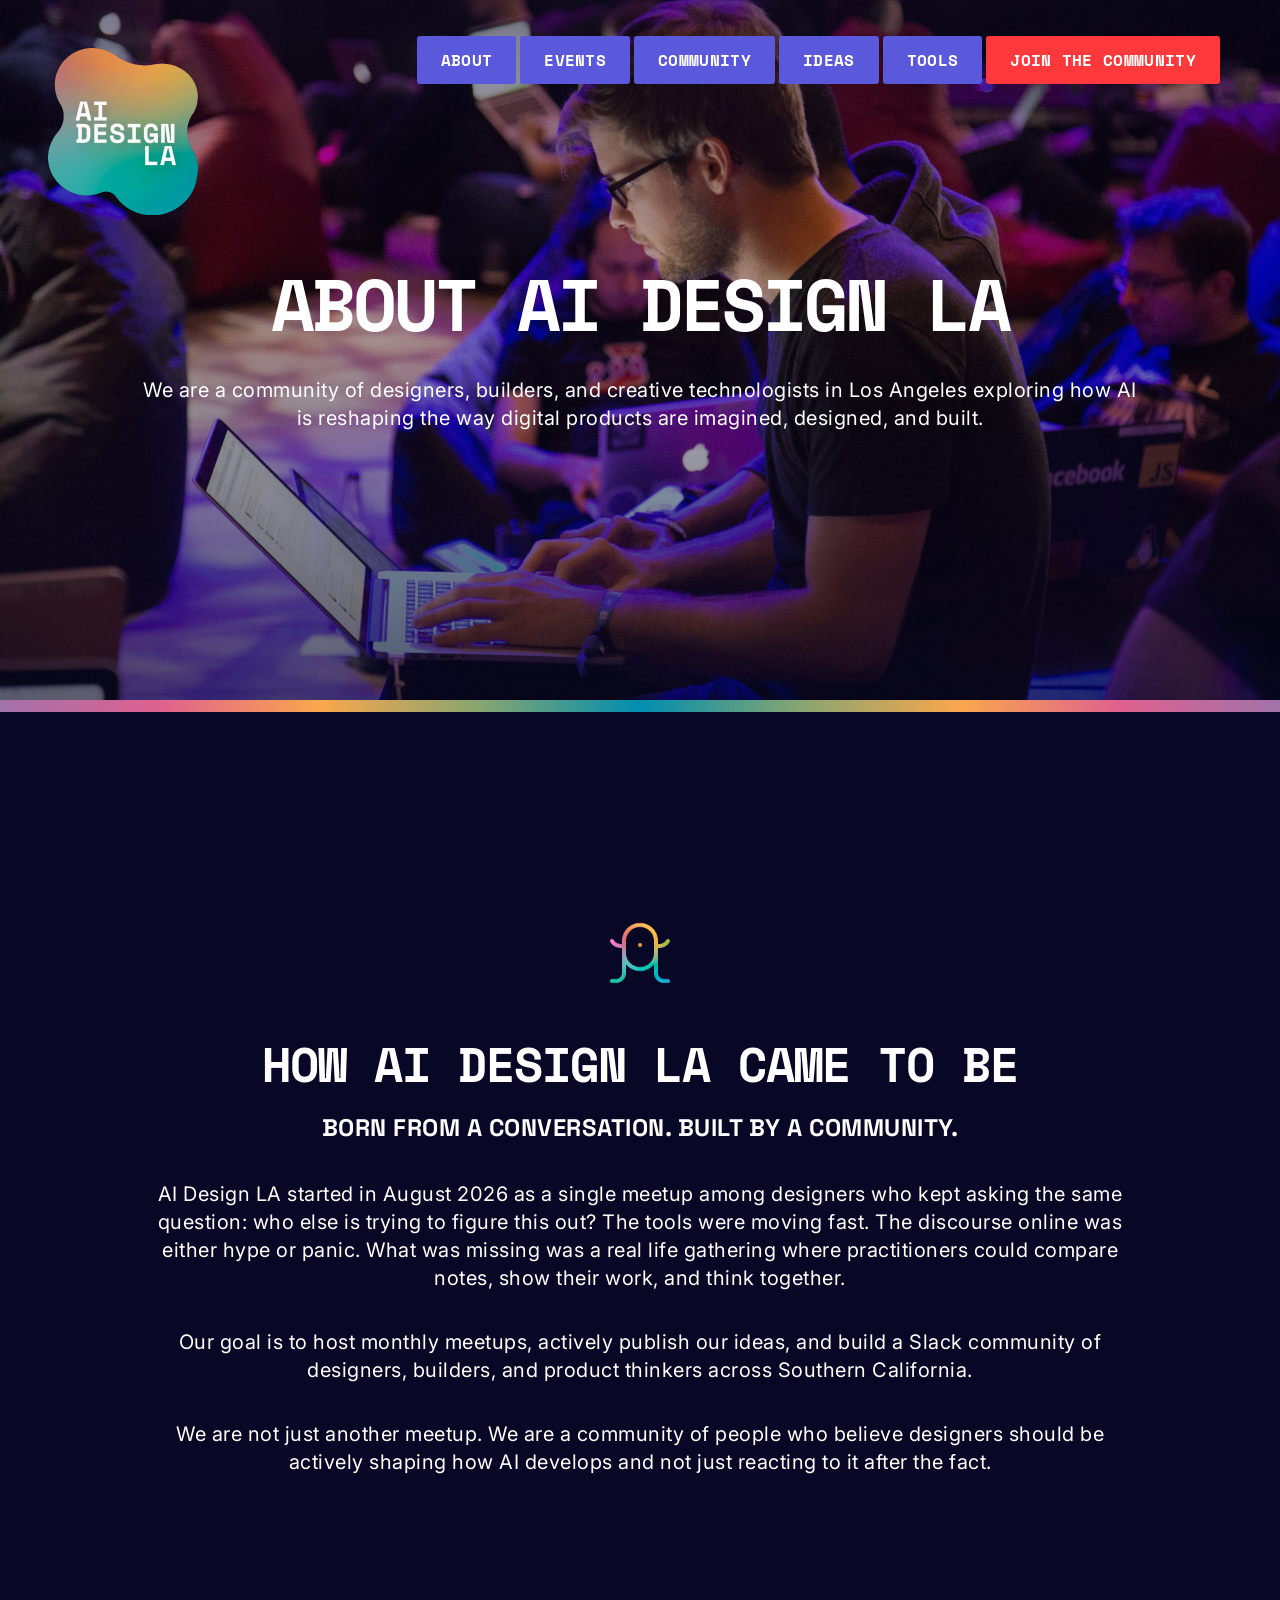
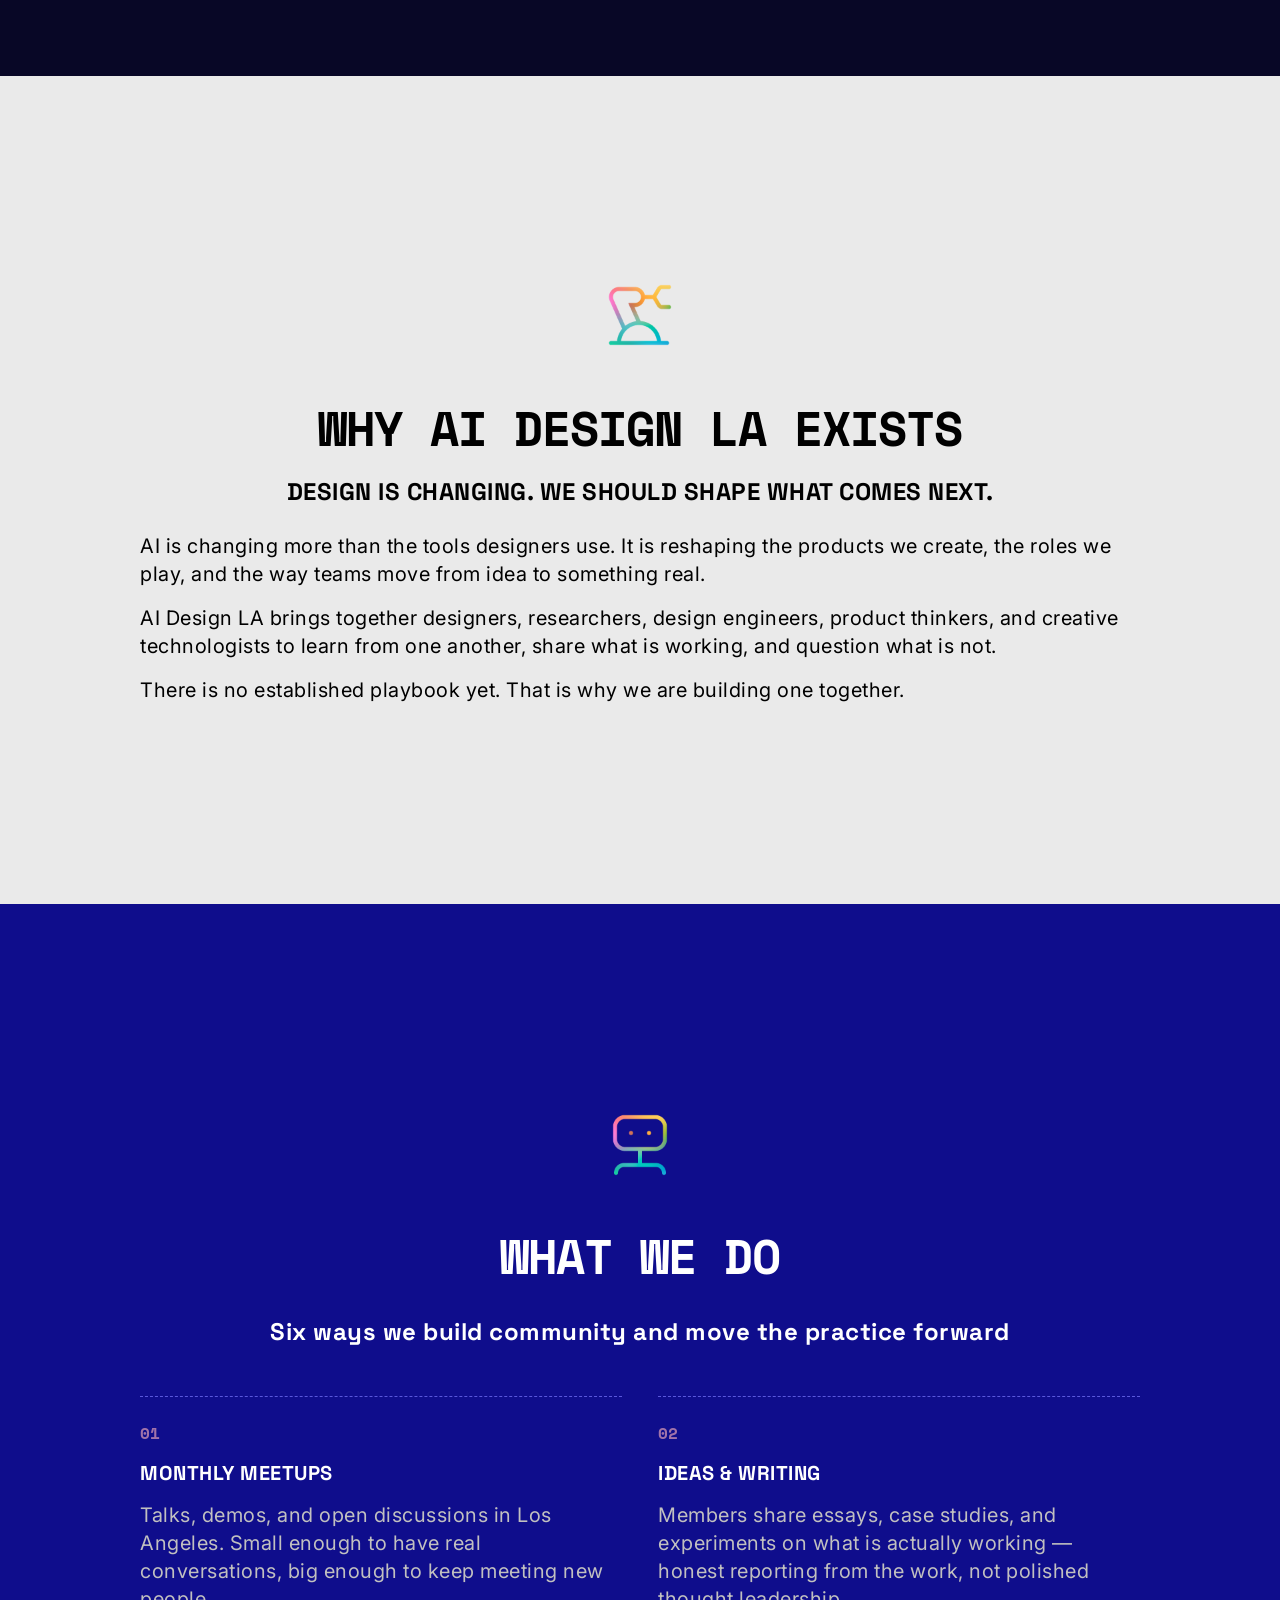
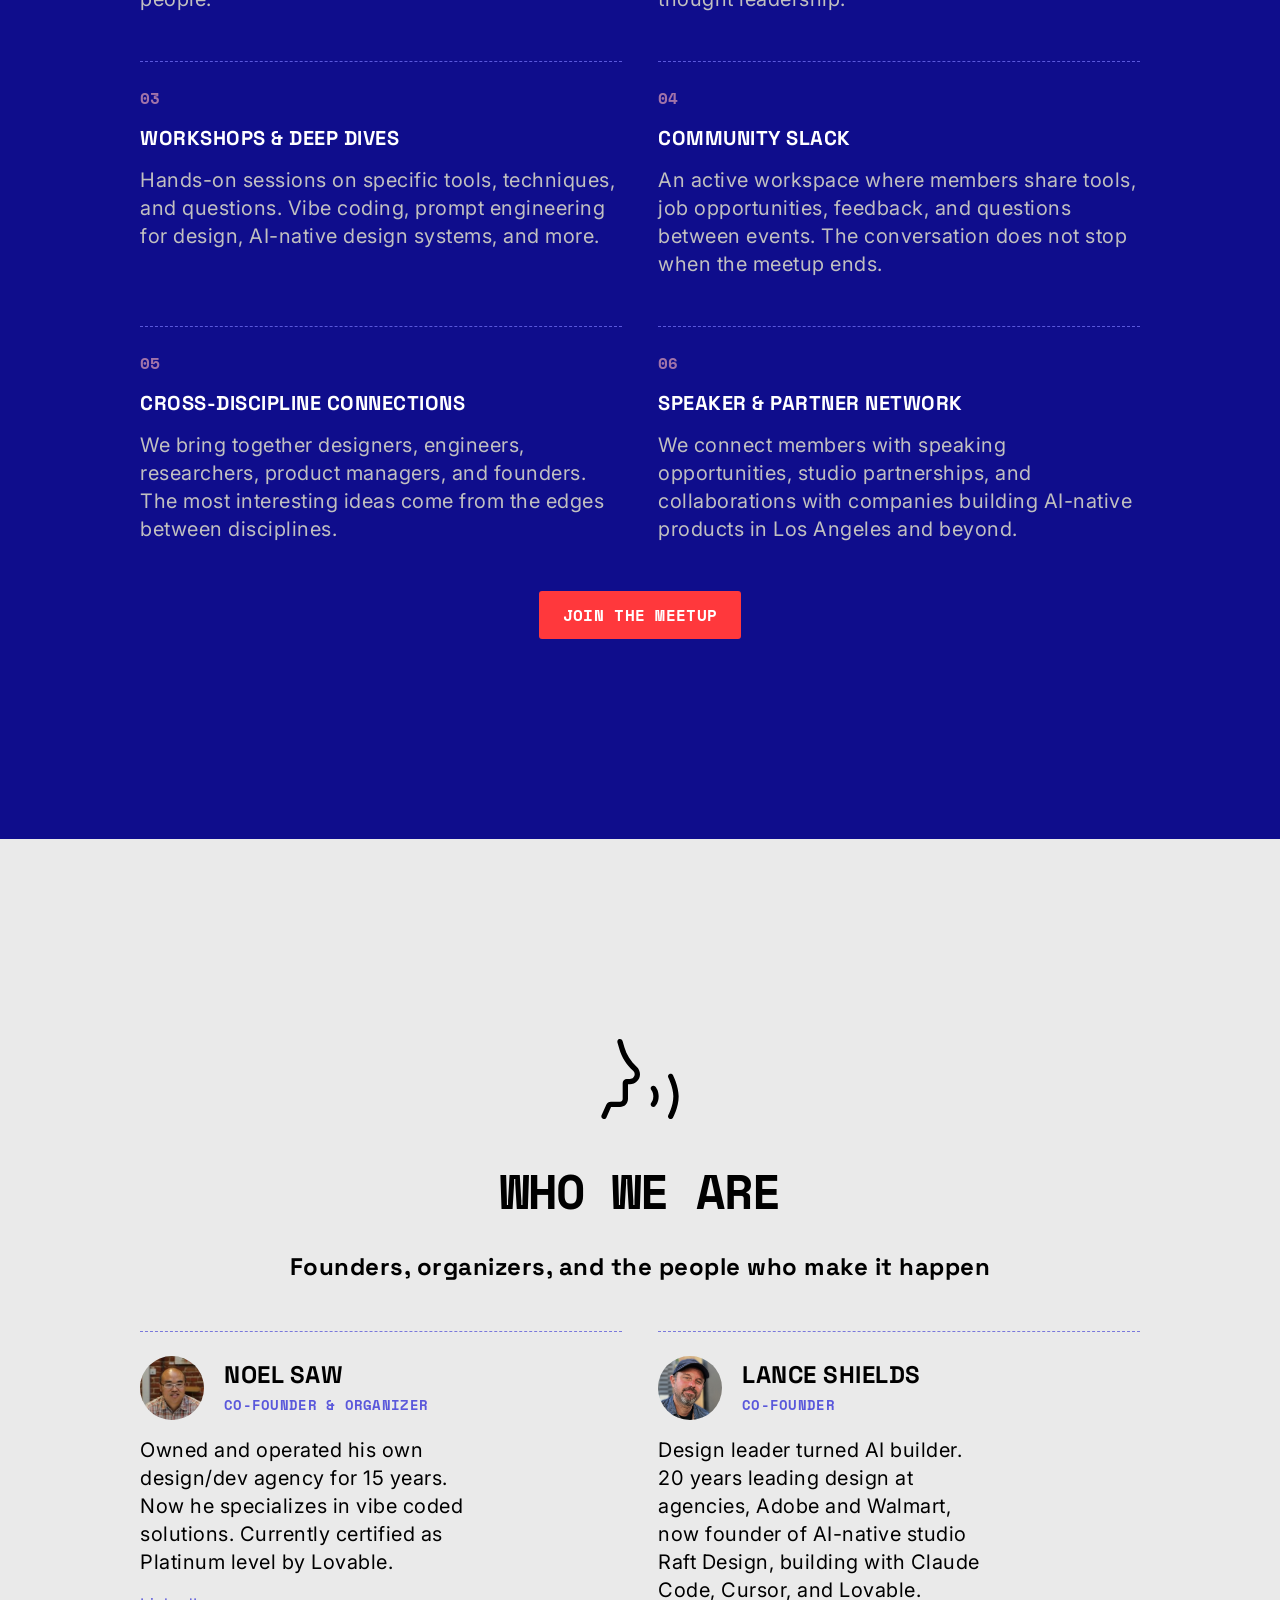
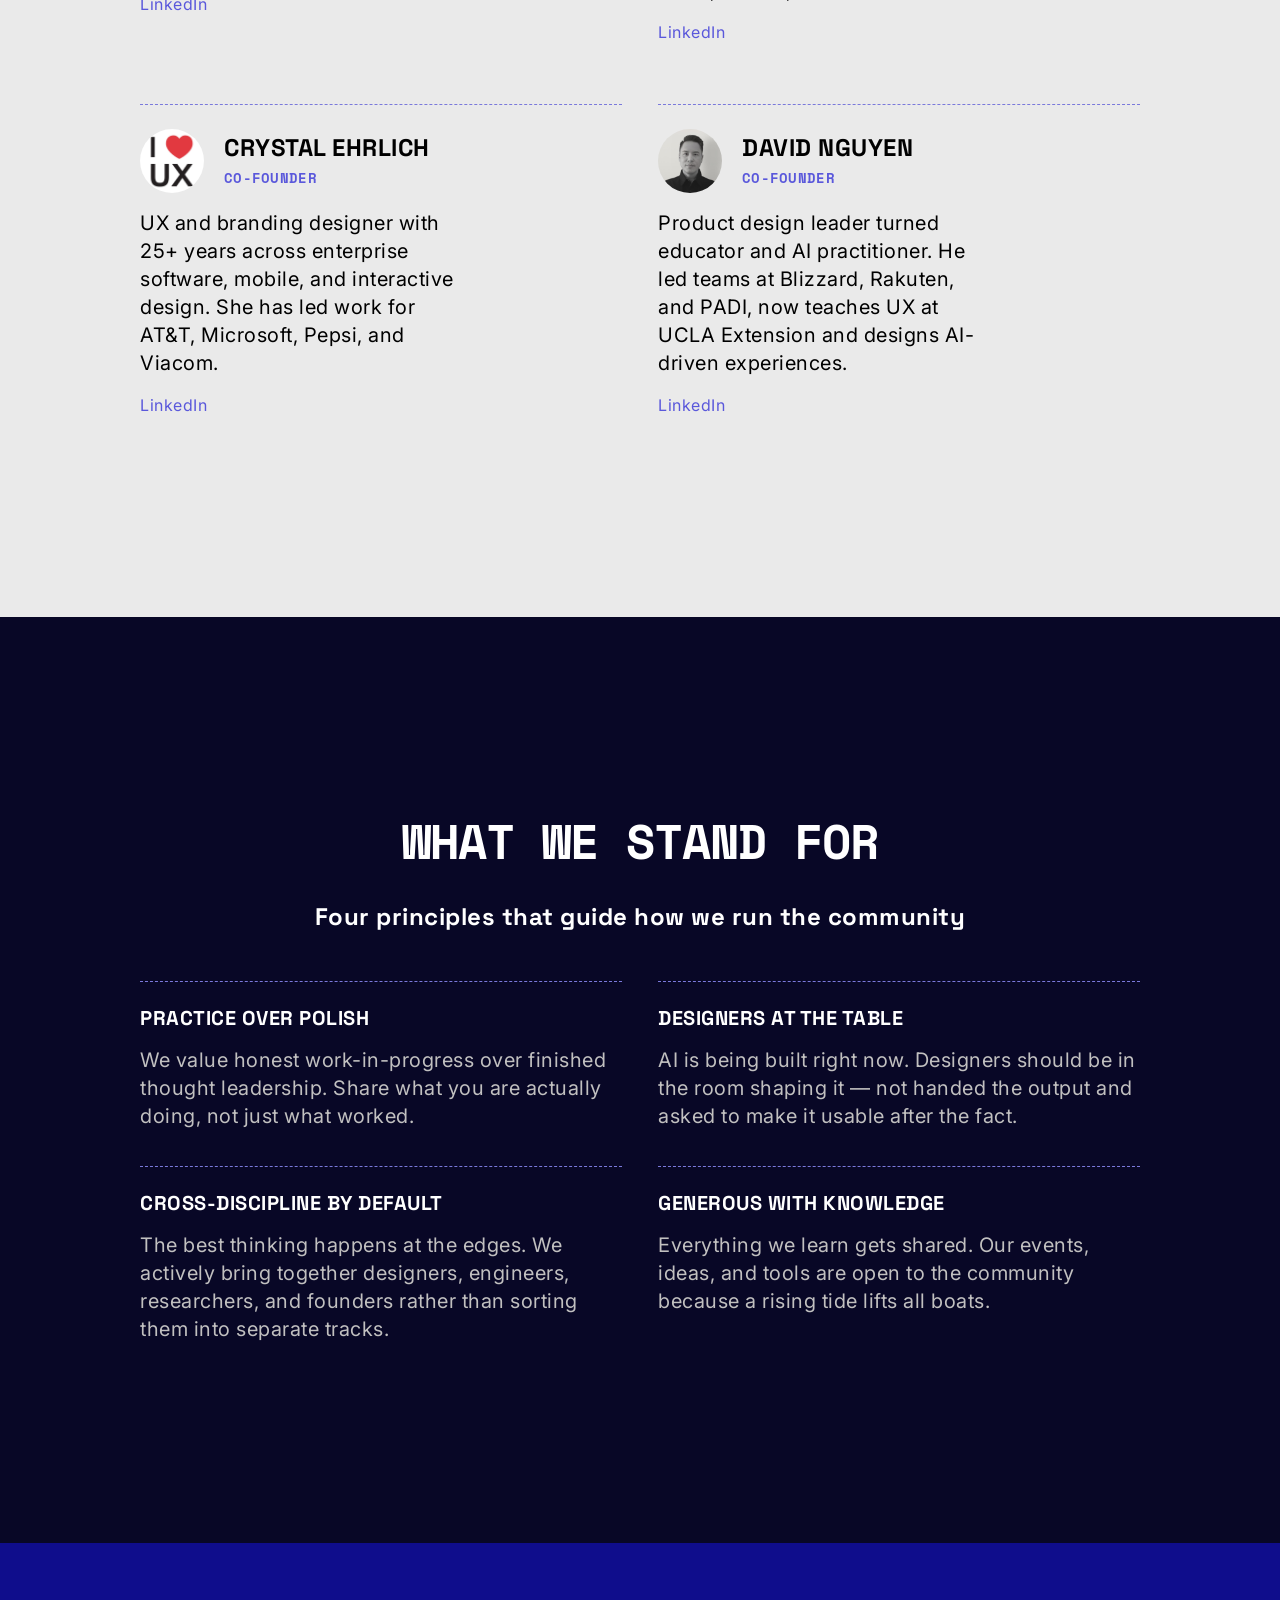
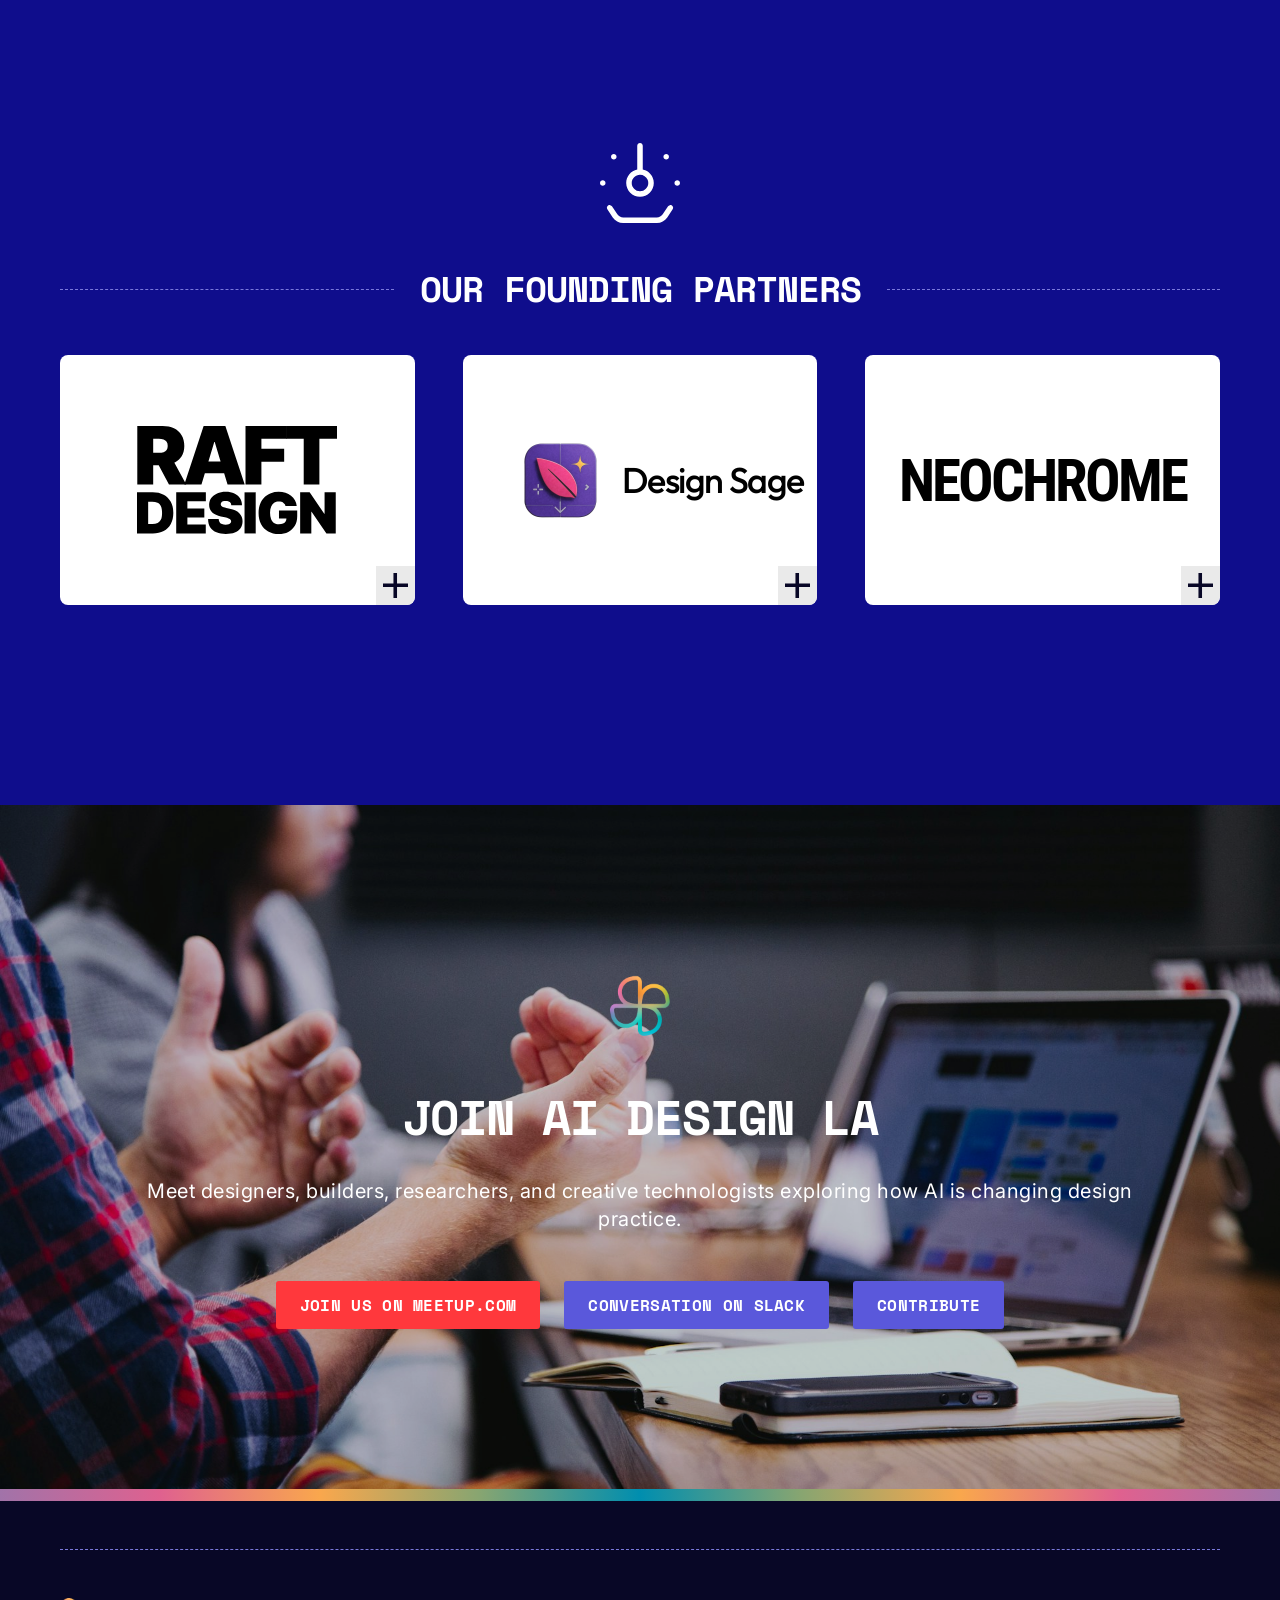
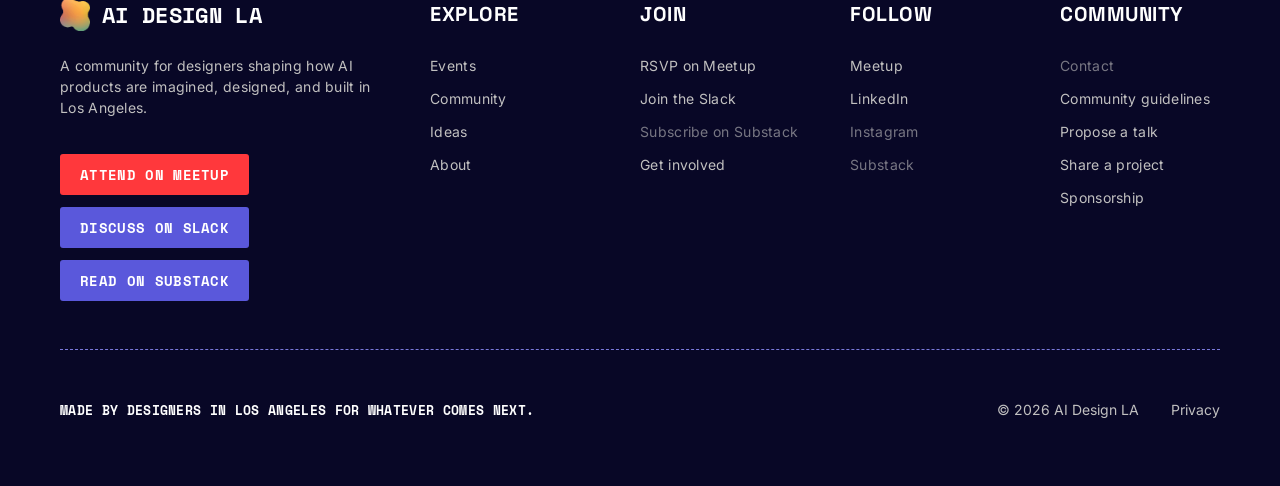
==== commit 85c63029: "Add team headshots and LinkedIn links to Who We Are Matches the updated Figma TeamCard layout: a cir" ====
--- a/about.html
+++ b/about.html
@@ -241,40 +241,88 @@
 
       <div class="team-grid">
         <article class="team-card">
-          <h3 class="team-card__name">Crystal Ehrlich</h3>
-          <p class="team-card__role">Co-Founder</p>
+          <div class="team-card__header">
+            <img class="team-card__avatar" src="images/team/noel-saw.jpg" alt="" width="64" height="64" />
+            <div class="team-card__identity">
+              <h3 class="team-card__name">Noel Saw</h3>
+              <p class="team-card__role">Co-Founder &amp; Organizer</p>
+            </div>
+          </div>
+          <p class="team-card__bio">
+            Owned and operated his own design/dev agency for 15 years. Now he specializes in vibe coded
+            solutions. Currently certified as Platinum level by Lovable.
+          </p>
+          <a
+            class="team-card__link"
+            href="https://www.linkedin.com/in/noelsaw/"
+            target="_blank"
+            rel="noopener"
+          >
+            LinkedIn
+          </a>
+        </article>
+        <article class="team-card">
+          <div class="team-card__header">
+            <img class="team-card__avatar" src="images/team/lance-shields.jpg" alt="" width="64" height="64" />
+            <div class="team-card__identity">
+              <h3 class="team-card__name">Lance Shields</h3>
+              <p class="team-card__role">Co-Founder</p>
+            </div>
+          </div>
+          <p class="team-card__bio">
+            Design leader turned AI builder. 20 years leading design at agencies, Adobe and Walmart, now founder
+            of AI-native studio Raft Design, building with Claude Code, Cursor, and Lovable.
+          </p>
+          <a
+            class="team-card__link"
+            href="https://www.linkedin.com/in/lanceshields/"
+            target="_blank"
+            rel="noopener"
+          >
+            LinkedIn
+          </a>
+        </article>
+        <article class="team-card">
+          <div class="team-card__header">
+            <img class="team-card__avatar" src="images/team/crystal-ehrlich.jpg" alt="" width="64" height="64" />
+            <div class="team-card__identity">
+              <h3 class="team-card__name">Crystal Ehrlich</h3>
+              <p class="team-card__role">Co-Founder</p>
+            </div>
+          </div>
           <p class="team-card__bio">
             UX and branding designer with 25+ years across enterprise software, mobile, and interactive design.
             She has led work for AT&amp;T, Microsoft, Pepsi, and Viacom.
           </p>
-          <span class="team-card__link">LinkedIn</span>
+          <a
+            class="team-card__link"
+            href="https://www.linkedin.com/in/crystalehrlich/"
+            target="_blank"
+            rel="noopener"
+          >
+            LinkedIn
+          </a>
         </article>
         <article class="team-card">
-          <h3 class="team-card__name">David Nguyen</h3>
-          <p class="team-card__role">Co-Founder</p>
+          <div class="team-card__header">
+            <img class="team-card__avatar" src="images/team/david-nguyen.jpg" alt="" width="64" height="64" />
+            <div class="team-card__identity">
+              <h3 class="team-card__name">David Nguyen</h3>
+              <p class="team-card__role">Co-Founder</p>
+            </div>
+          </div>
           <p class="team-card__bio">
             Product design leader turned educator and AI practitioner. He led teams at Blizzard, Rakuten, and
             PADI, now teaches UX at UCLA Extension and designs AI-driven experiences.
           </p>
-          <span class="team-card__link">LinkedIn</span>
-        </article>
-        <article class="team-card">
-          <h3 class="team-card__name">Noel Saw</h3>
-          <p class="team-card__role">Co-Founder &amp; Organizer</p>
-          <p class="team-card__bio">
-            Owned and operated his own design/dev agency for 15 years. Now he specializes in vibe coded
-            solutions. Currently certified as Platinum level by Lovable.
-          </p>
-          <span class="team-card__link">LinkedIn</span>
-        </article>
-        <article class="team-card">
-          <h3 class="team-card__name">Lance Shields</h3>
-          <p class="team-card__role">Co-Founder</p>
-          <p class="team-card__bio">
-            Design leader turned AI builder. 20 years leading design at agencies, Adobe and Walmart, now founder
-            of AI-native studio Raft Design, building with Claude Code, Cursor, and Lovable.
-          </p>
-          <span class="team-card__link">LinkedIn</span>
+          <a
+            class="team-card__link"
+            href="https://www.linkedin.com/in/usercentric/"
+            target="_blank"
+            rel="noopener"
+          >
+            LinkedIn
+          </a>
         </article>
       </div>
     </section>
--- a/css/components.css
+++ b/css/components.css
@@ -838,6 +838,27 @@
   text-align: left;
 }
 
+.team-card__header {
+  display: flex;
+  align-items: center;
+  gap: 20px;
+  width: 100%;
+}
+
+.team-card__avatar {
+  width: 64px;
+  height: 64px;
+  border-radius: 50%;
+  object-fit: cover;
+  flex-shrink: 0;
+}
+
+.team-card__identity {
+  display: flex;
+  flex-direction: column;
+  gap: 2px;
+}
+
 .team-card__name {
   font-family: var(--font-heading);
   font-weight: 700;
@@ -870,6 +891,11 @@
   line-height: var(--line-height-body-medium);
   letter-spacing: var(--tracking-body);
   color: var(--text-brand);
+}
+
+.team-card__link:hover,
+.team-card__link:focus-visible {
+  text-decoration: underline;
 }
 
 /* ---------- Card: value ---------- */
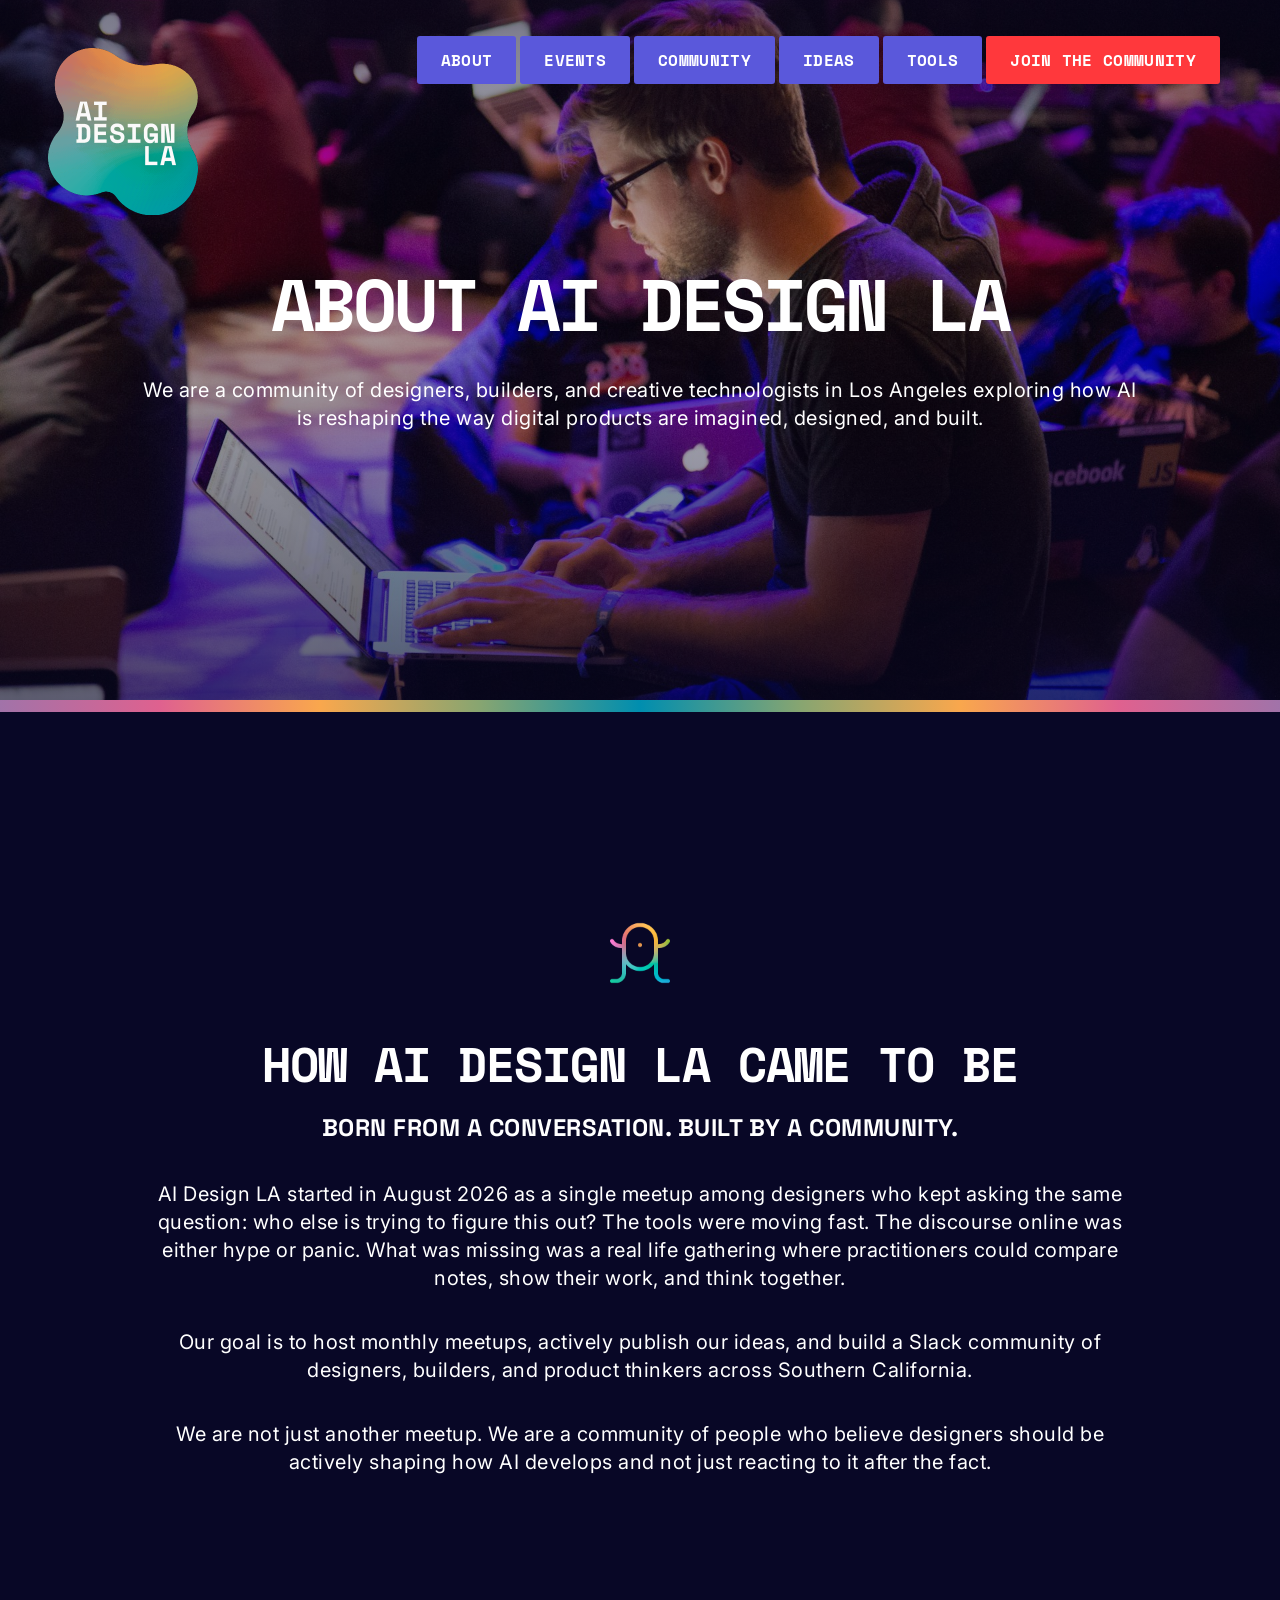
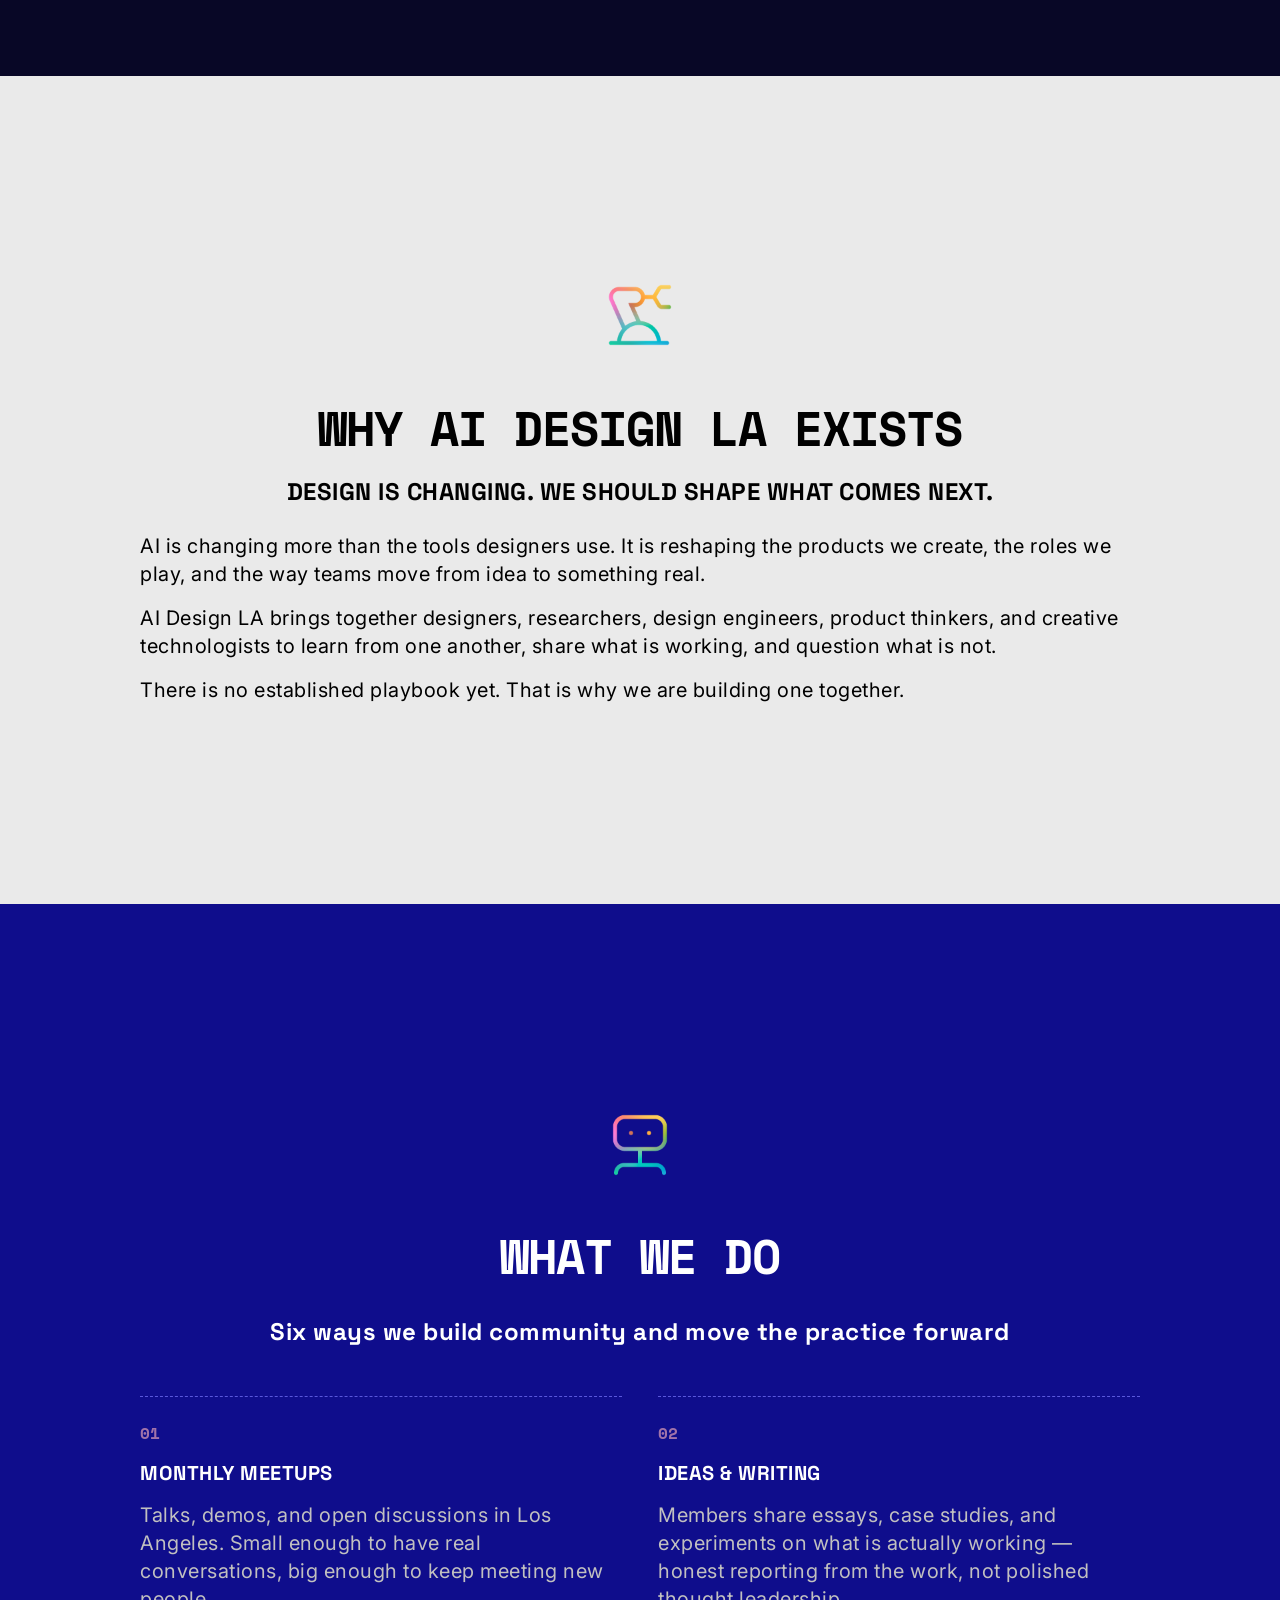
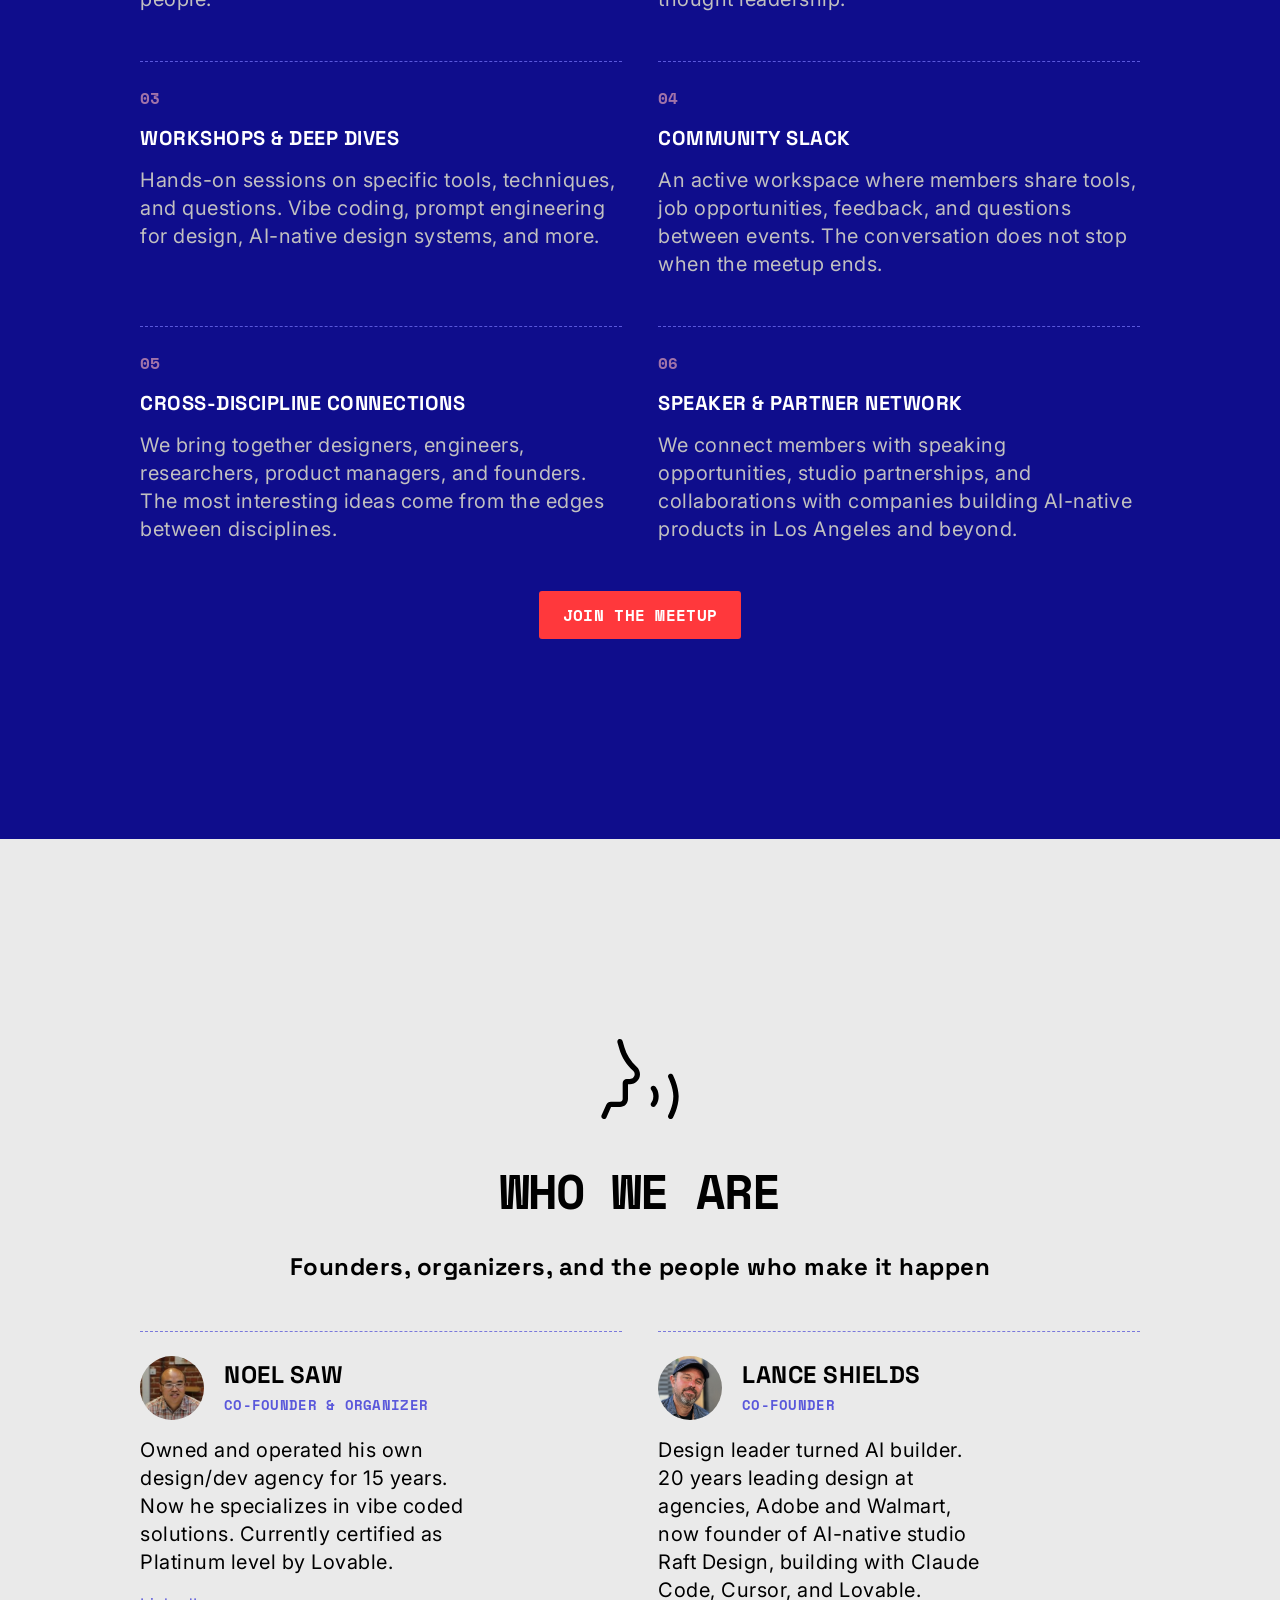
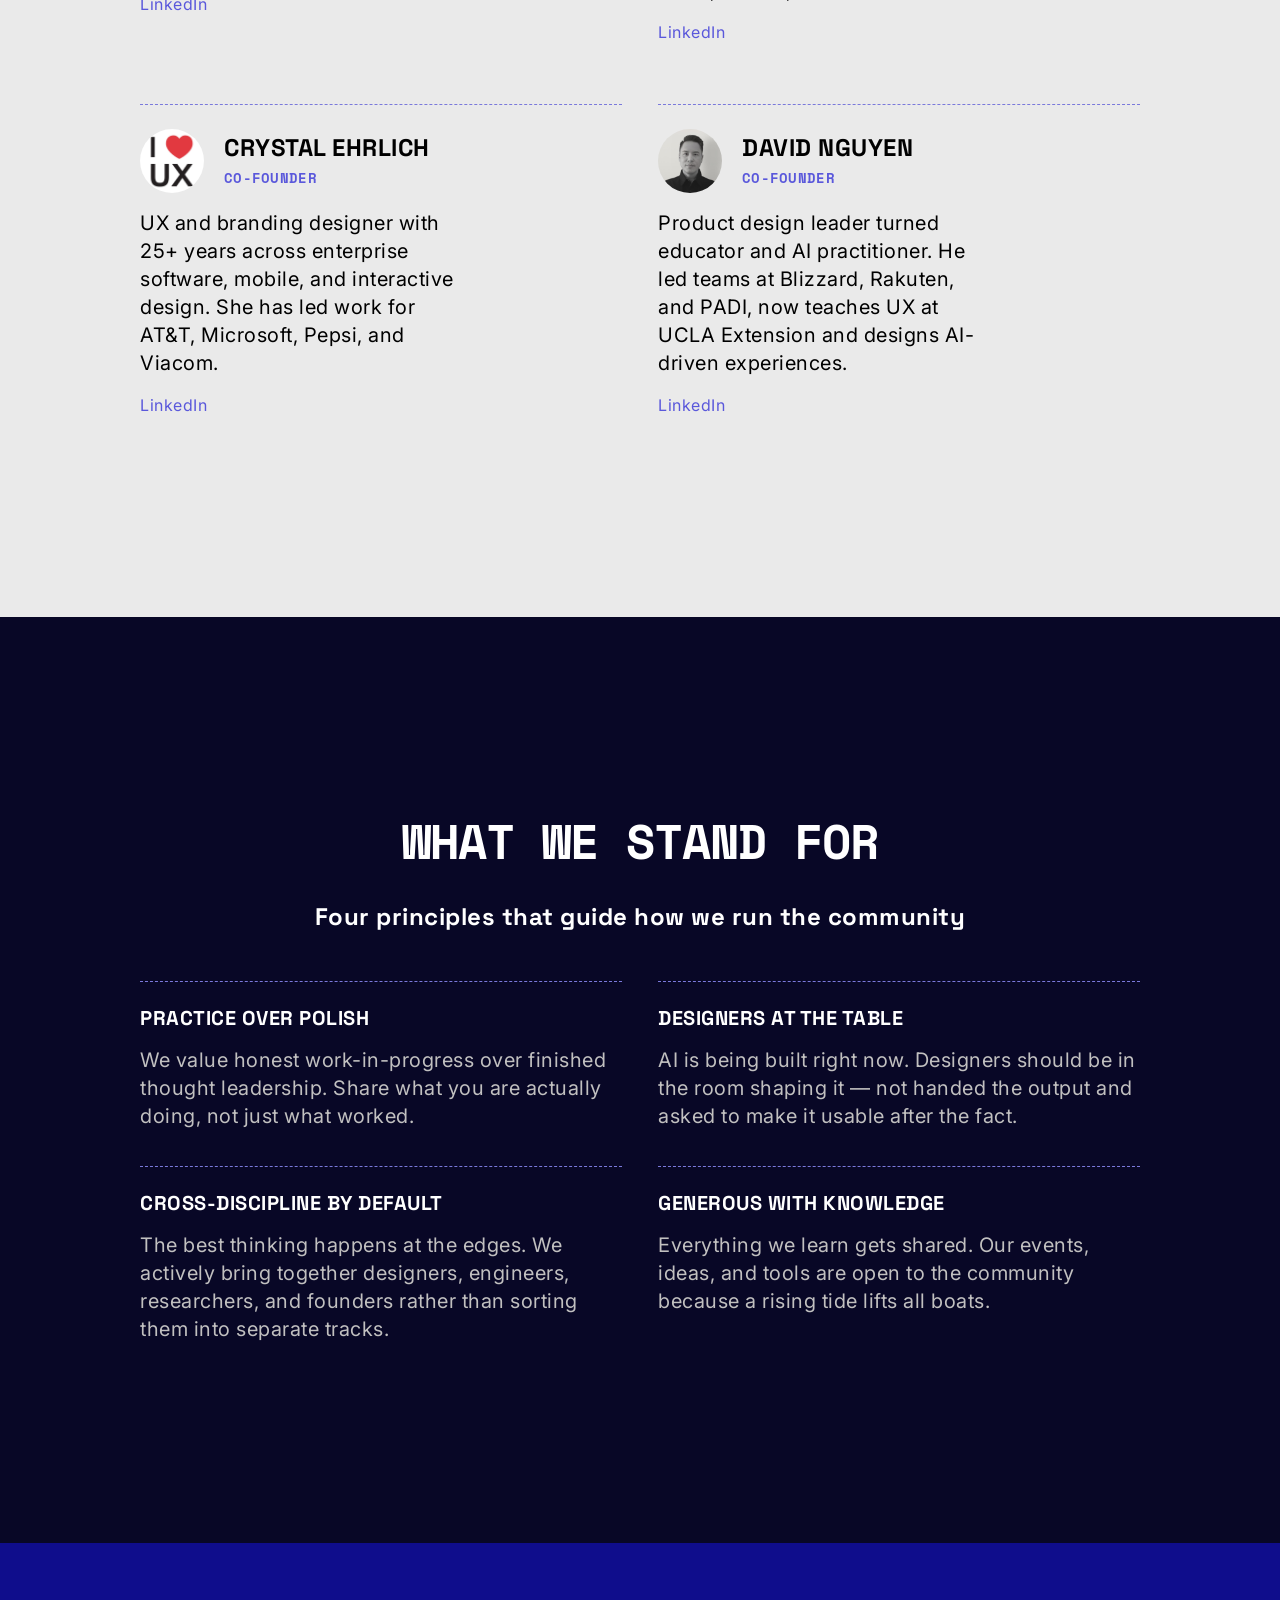
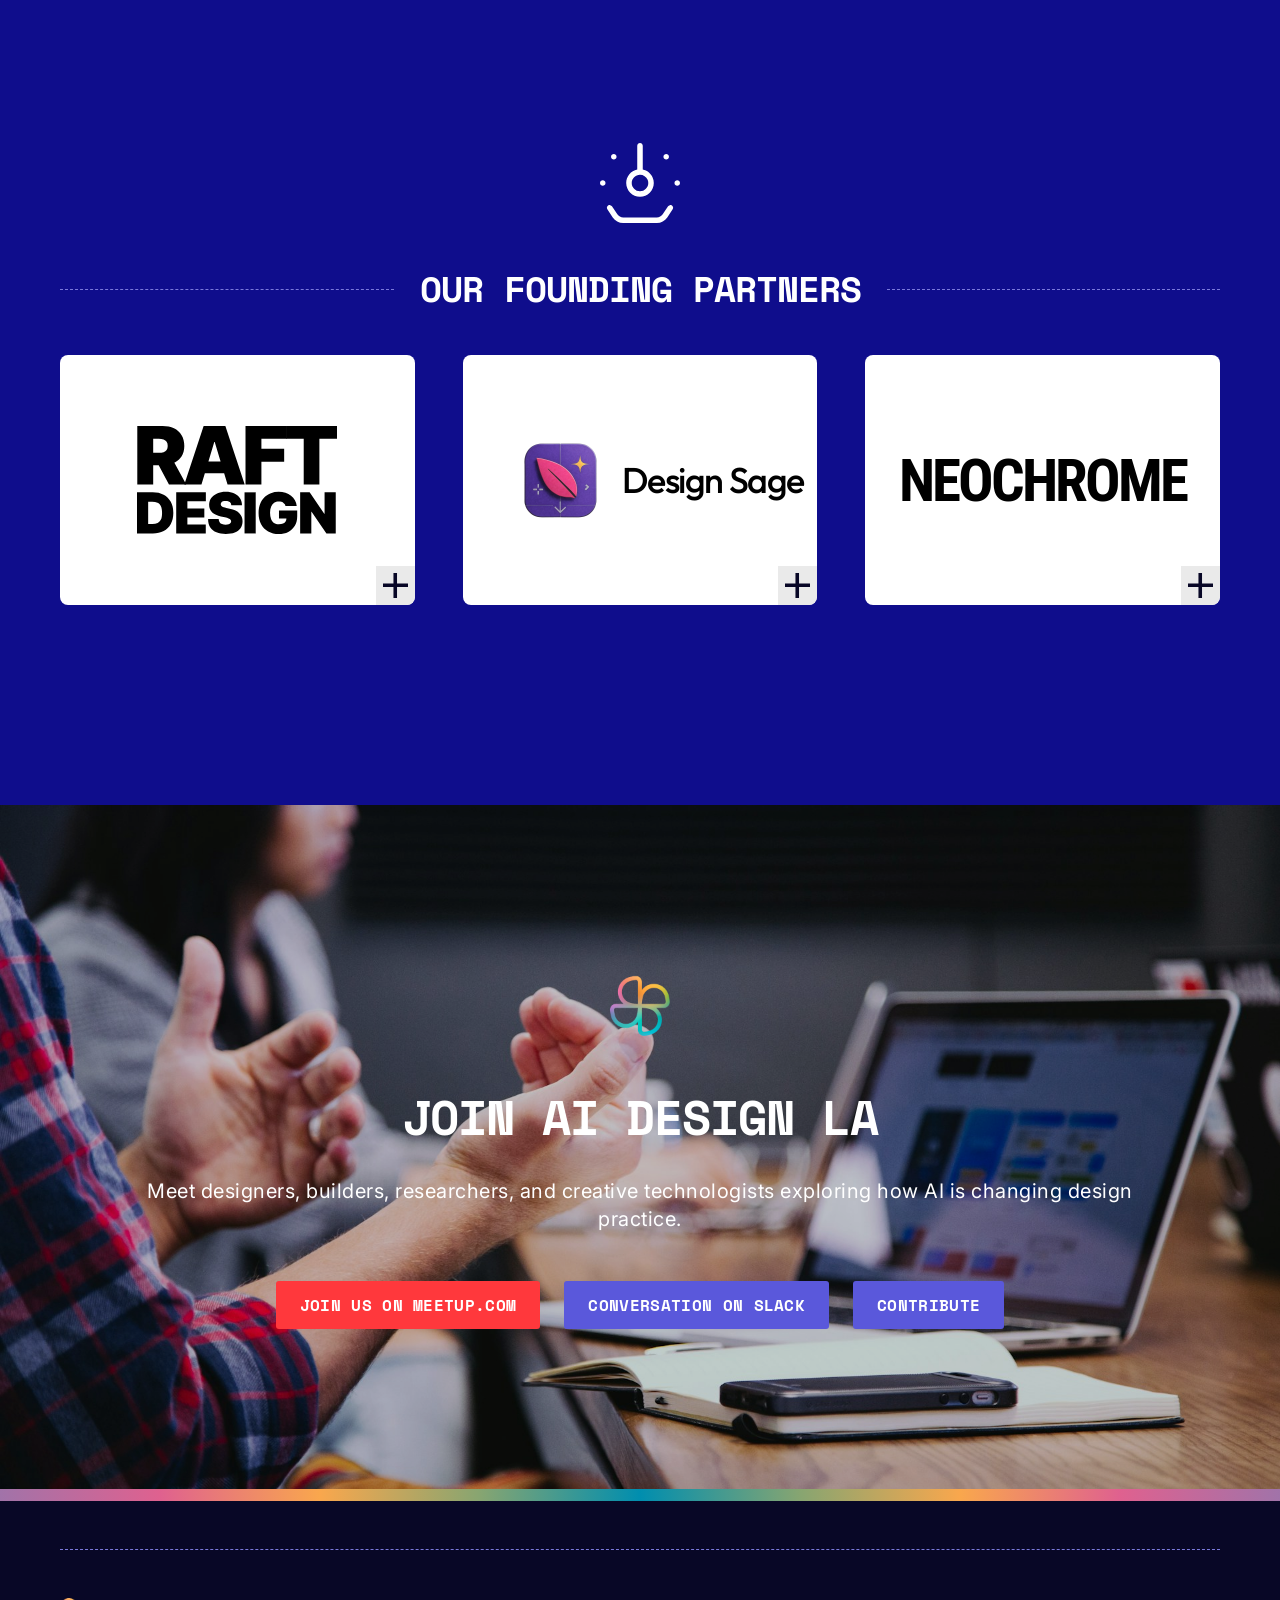
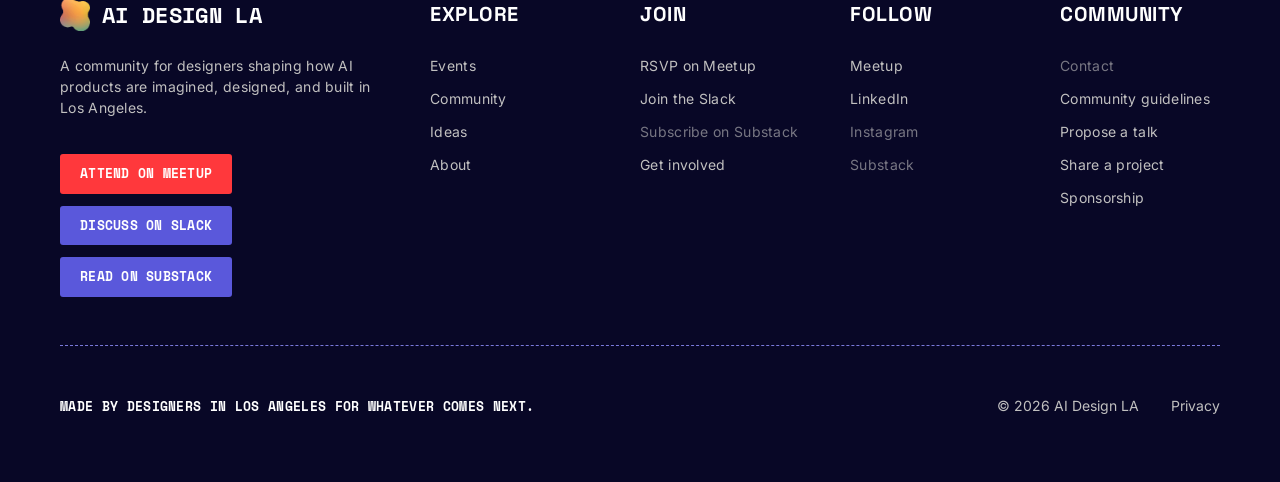
==== commit 0bc7fb3f: "Add Events page; link hero logo to home Implements the Figma "Events" frame: latest events with a wo" ====
--- a/about.html
+++ b/about.html
@@ -84,7 +84,9 @@
       <img class="hero__image" src="images/about-hero.jpg" alt="" />
       <div class="hero__scrim" aria-hidden="true"></div>
 
-      <img class="hero__logo" src="images/ADL-logo-animation.gif" alt="AI Design LA" width="150" height="167" />
+      <a class="hero__logo" href="index.html">
+        <img src="images/ADL-logo-animation.gif" alt="AI Design LA" width="150" height="167" />
+      </a>
 
       <nav class="hero__nav" aria-label="Primary">
         <a class="site-nav__link" href="about.html">About</a>
--- a/css/tokens.css
+++ b/css/tokens.css
@@ -21,6 +21,7 @@
   --text-subtle: #c1c0c0;
   --text-muted: #8f8f8f;
   --text-brand: #5a58db;
+  --text-brand-light: #7a79db;
 
   /* ---------- Color: border / rule ---------- */
   --border-rule: #7a79db;
@@ -68,6 +69,7 @@
   --size-heading-3: 24px;
   --size-heading-4: 20px;
   --size-label-medium: 16px;
+  --size-label-small: 13px;
   --size-body-large: 20px;
   --size-body-medium: 16px;
   --size-body-small: 14px;
@@ -80,6 +82,7 @@
   --line-height-heading-3: 32px;
   --line-height-heading-4: 24px;
   --line-height-label-medium: 1;
+  --line-height-label-small: 19.5px;
   --line-height-body-large: 28px;
   --line-height-body-medium: 24px;
   --line-height-body-small: 21px;
@@ -89,9 +92,12 @@
   --tracking-heading: -1px;
   --tracking-body: 0.5px;
   --tracking-label: 0.32px;
+  --tracking-label-small: 0.26px;
   --tracking-body-small: 0.3px;
 
   /* ---------- Spacing ---------- */
+  --space-xxxs: 4px;
+  --space-xxs: 8px;
   --space-xs: 12px;
   --space-sm: 16px;
   --space-md: 24px;
--- a/css/components.css
+++ b/css/components.css
@@ -27,6 +27,15 @@
   opacity: 0.85;
 }
 
+.btn:disabled {
+  opacity: 0.4;
+  cursor: not-allowed;
+}
+
+.btn:disabled:hover {
+  opacity: 0.4;
+}
+
 .btn--brand {
   background: var(--bg-brand);
 }
@@ -37,8 +46,13 @@
 
 .btn--small {
   padding: 10px 20px;
-  font-size: var(--size-body-small);
-  line-height: var(--line-height-body-small);
+  font-size: var(--size-label-small);
+  line-height: var(--line-height-label-small);
+  letter-spacing: var(--tracking-label-small);
+}
+
+.btn--small.is-active {
+  background: var(--bg-accent);
 }
 
 /* ---------- Site nav ---------- */
@@ -322,7 +336,13 @@
   position: absolute;
   top: var(--space-xl);
   left: var(--space-xl);
+  display: block;
   width: 150px;
+}
+
+.hero__logo img {
+  display: block;
+  width: 100%;
   height: auto;
 }
 
@@ -926,6 +946,147 @@
   color: var(--text-subtle);
 }
 
+/* ---------- Tag (small status/category chip) ---------- */
+
+.tag {
+  display: inline-flex;
+  flex-direction: column;
+  align-items: flex-start;
+  padding: var(--space-xxxs) var(--space-xs);
+  border-radius: var(--radius-sm);
+  font-family: var(--font-mono);
+  font-weight: 700;
+  font-size: var(--size-label-small);
+  letter-spacing: var(--tracking-label-small);
+  text-transform: uppercase;
+  color: var(--text-primary);
+}
+
+.tag--solid-accent {
+  background: var(--bg-accent);
+}
+
+.tag--solid-brand {
+  background: var(--bg-brand);
+}
+
+.tag--outline {
+  background: var(--bg-canvas);
+  border: 1px dashed var(--border-rule);
+}
+
+/* ---------- Row: event ---------- */
+
+.event-row {
+  display: flex;
+  gap: var(--space-xl);
+  align-items: flex-start;
+  width: 100%;
+  padding-top: var(--space-lg);
+  border-top: 1px dashed var(--border-rule);
+}
+
+.event-row__thumb {
+  width: 280px;
+  height: 190px;
+  flex-shrink: 0;
+  border-radius: var(--radius-md);
+  object-fit: cover;
+}
+
+.event-row__body {
+  display: flex;
+  flex: 1 0 0;
+  flex-direction: column;
+  gap: var(--space-sm);
+  min-width: 0;
+}
+
+.event-row__meta {
+  display: flex;
+  flex-wrap: wrap;
+  align-items: center;
+  gap: var(--space-sm);
+}
+
+.event-row__date {
+  font-family: var(--font-heading);
+  font-weight: 700;
+  font-size: var(--size-heading-4);
+  line-height: var(--line-height-body-medium);
+  letter-spacing: var(--tracking-body);
+  text-transform: uppercase;
+  color: var(--text-primary);
+}
+
+.event-row__title {
+  font-family: var(--font-heading);
+  font-weight: 700;
+  font-size: var(--size-heading-3);
+  line-height: var(--line-height-heading-3);
+  letter-spacing: var(--tracking-body);
+  text-transform: uppercase;
+  color: var(--text-primary);
+}
+
+.event-row__location {
+  font-family: var(--font-mono);
+  font-weight: 700;
+  font-size: var(--size-body-small);
+  letter-spacing: 0.28px;
+  text-transform: uppercase;
+  color: var(--text-brand-light);
+}
+
+.event-row__excerpt {
+  font-family: var(--font-body);
+  font-size: var(--size-body-large);
+  line-height: var(--line-height-body-large);
+  letter-spacing: var(--tracking-body);
+  color: var(--text-subtle);
+  display: -webkit-box;
+  -webkit-line-clamp: 2;
+  -webkit-box-orient: vertical;
+  overflow: hidden;
+}
+
+.event-row__cta {
+  margin-top: var(--space-xxs);
+}
+
+@media (max-width: 900px) {
+  .event-row {
+    flex-direction: column;
+  }
+
+  .event-row__thumb {
+    width: 100%;
+    height: auto;
+    aspect-ratio: 280 / 190;
+  }
+}
+
+/* ---------- Button row (centered, wrapping) ---------- */
+
+.button-row {
+  display: flex;
+  flex-wrap: wrap;
+  align-items: center;
+  justify-content: center;
+  gap: var(--space-md);
+}
+
+@media (max-width: 640px) {
+  .button-row {
+    flex-direction: column;
+    width: 100%;
+  }
+
+  .button-row .btn {
+    width: min(100%, 320px);
+  }
+}
+
 /* ---------- Footer ---------- */
 
 .site-footer {
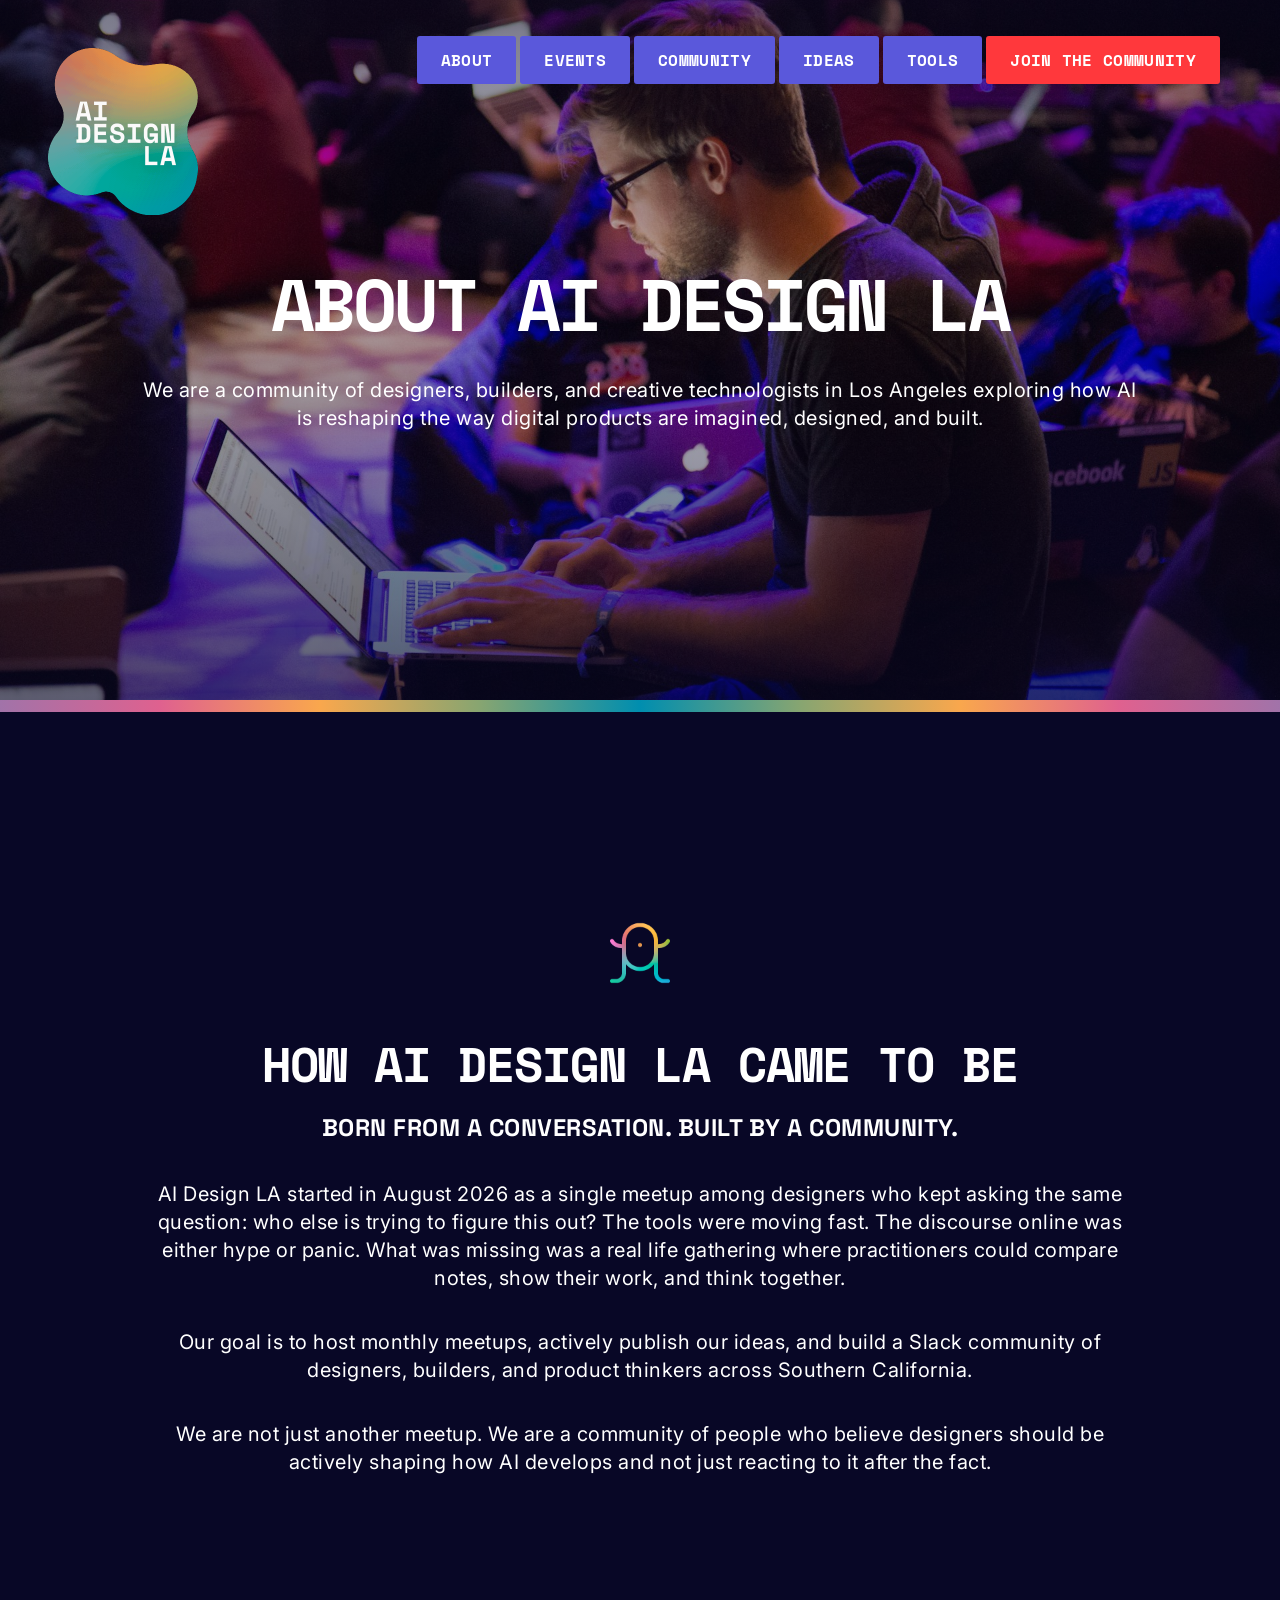
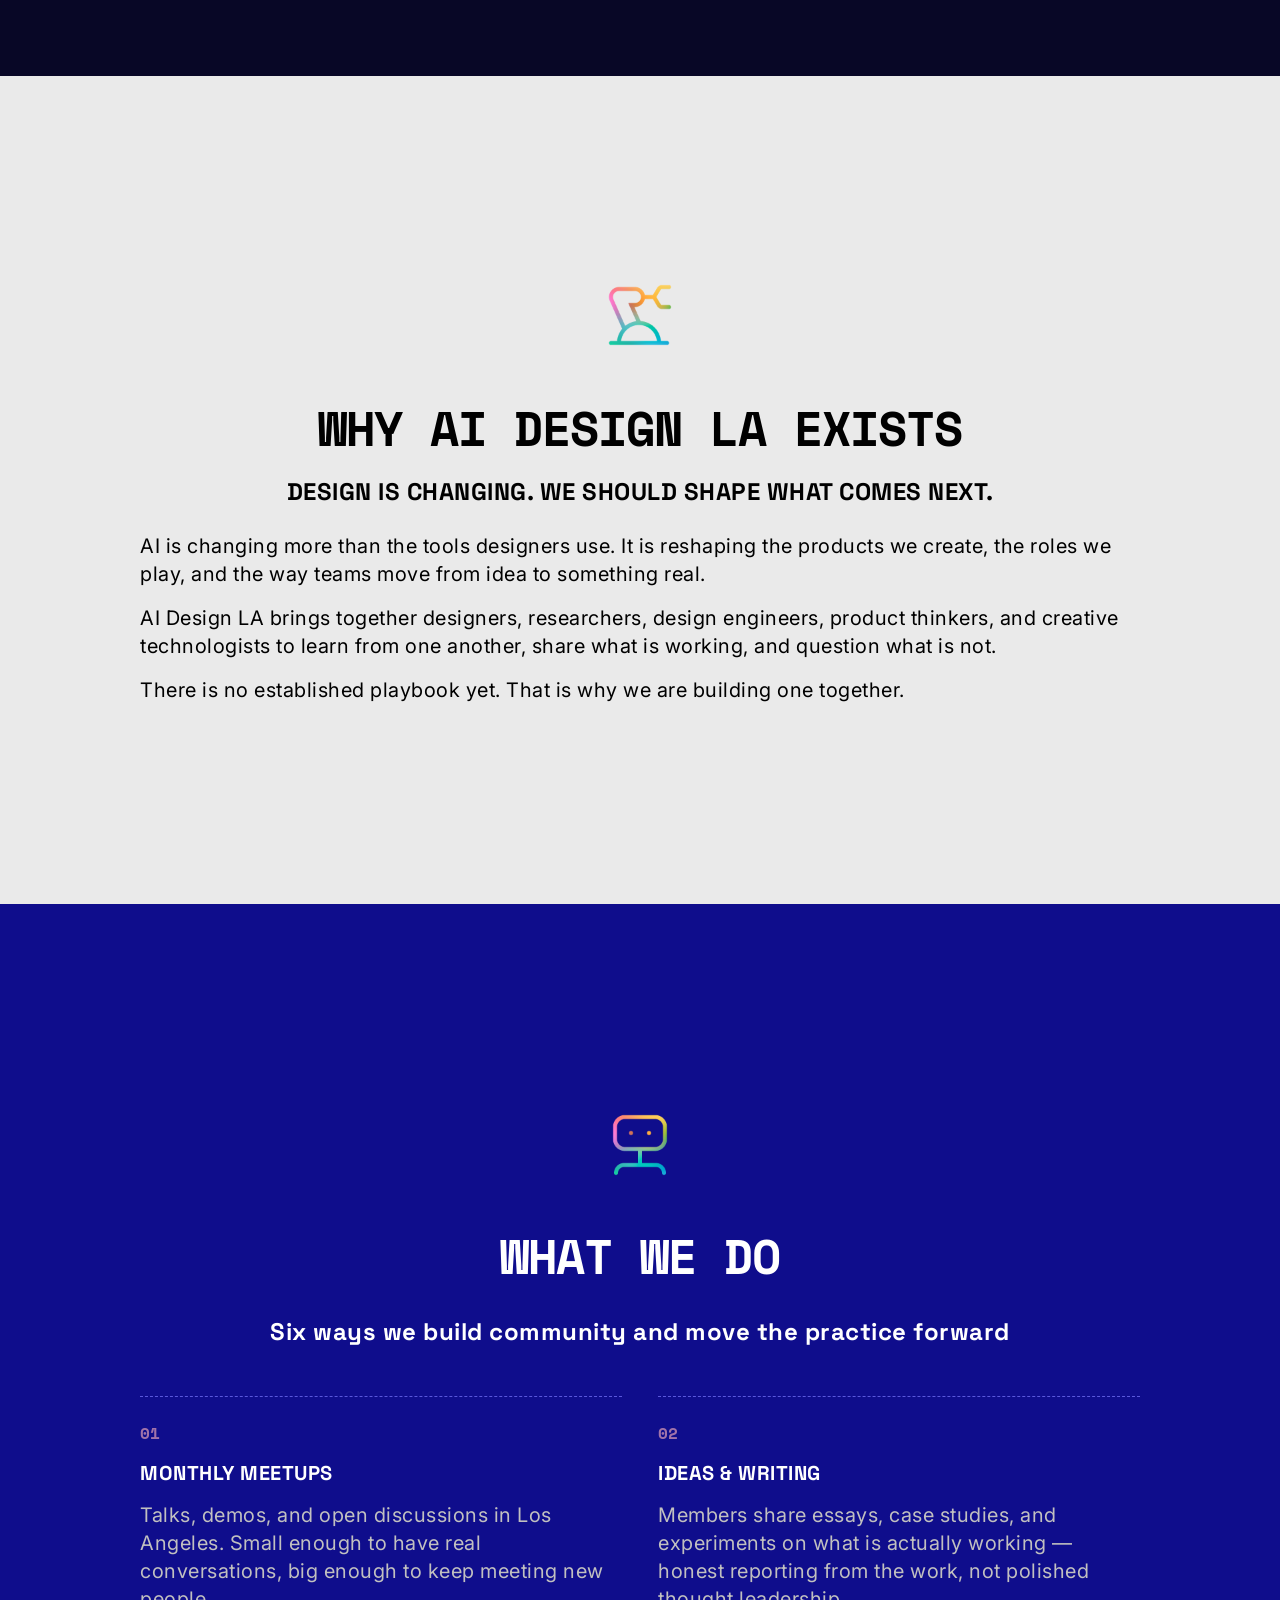
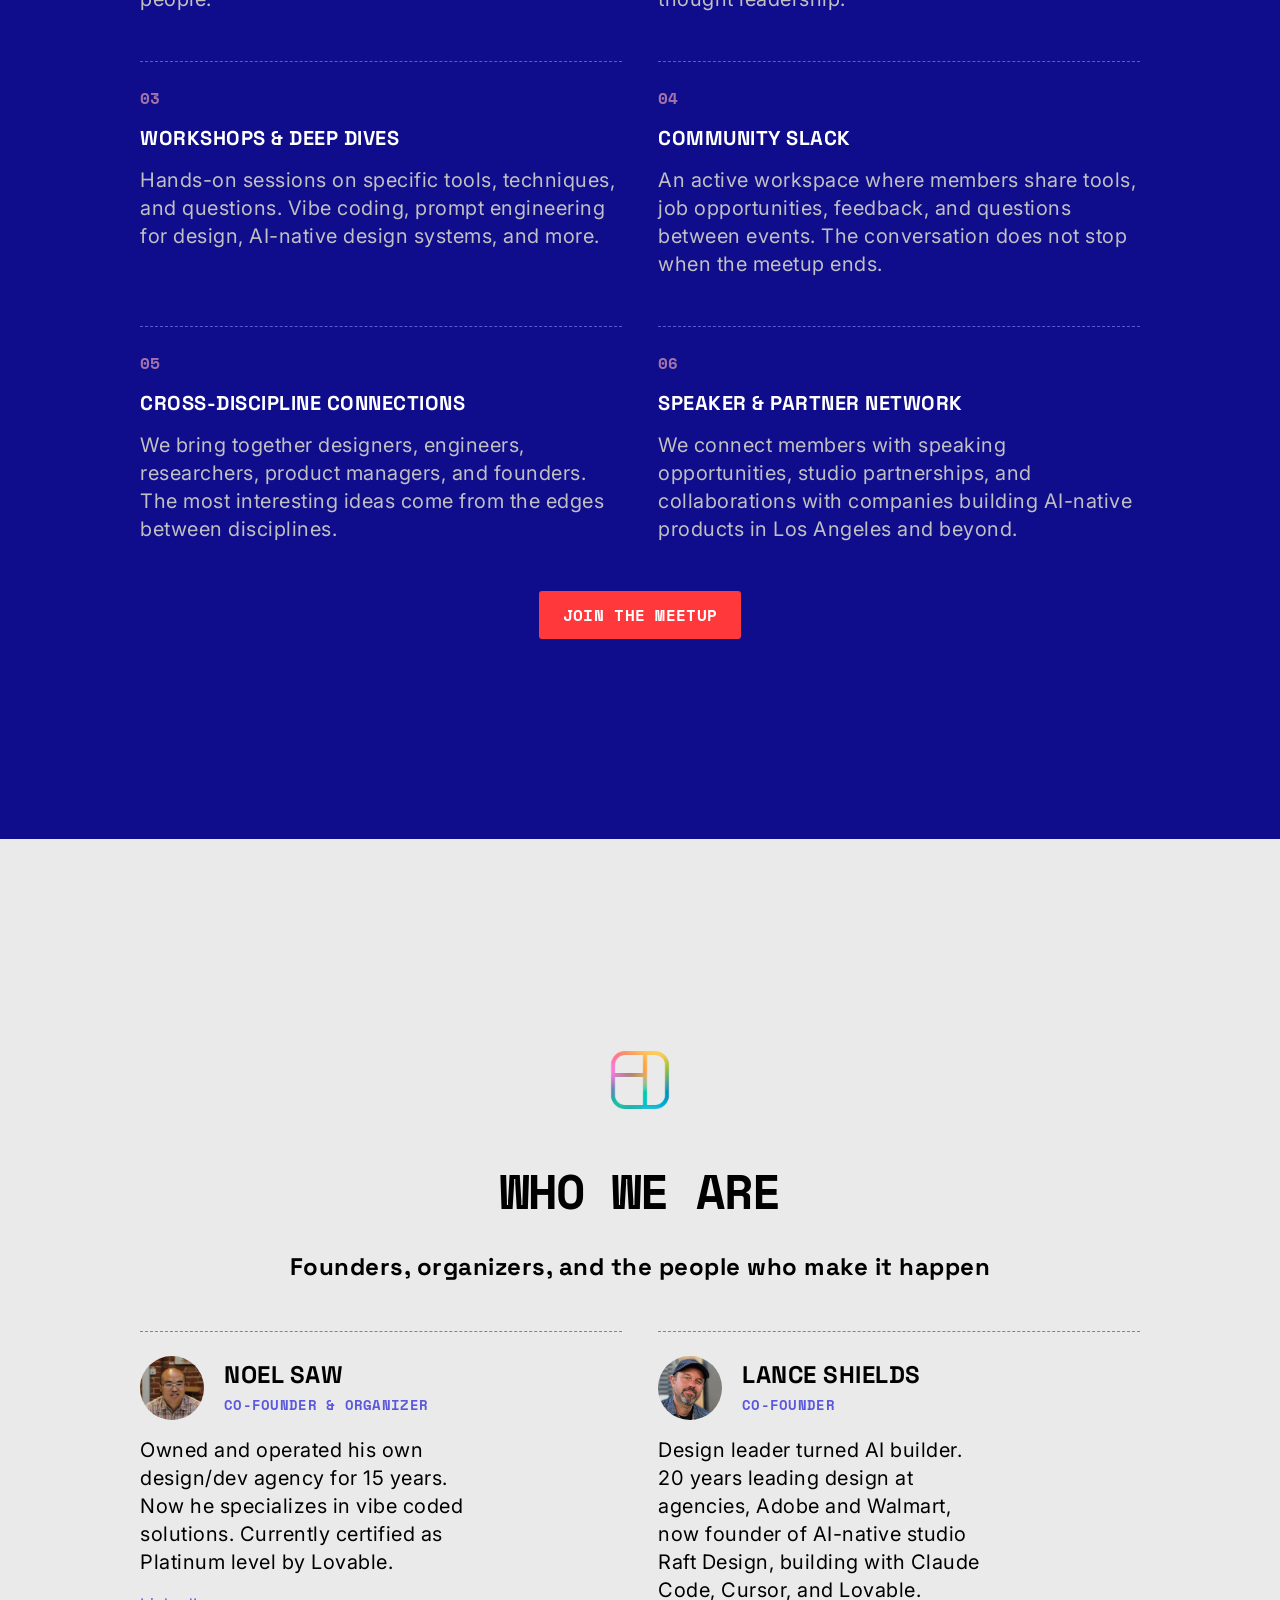
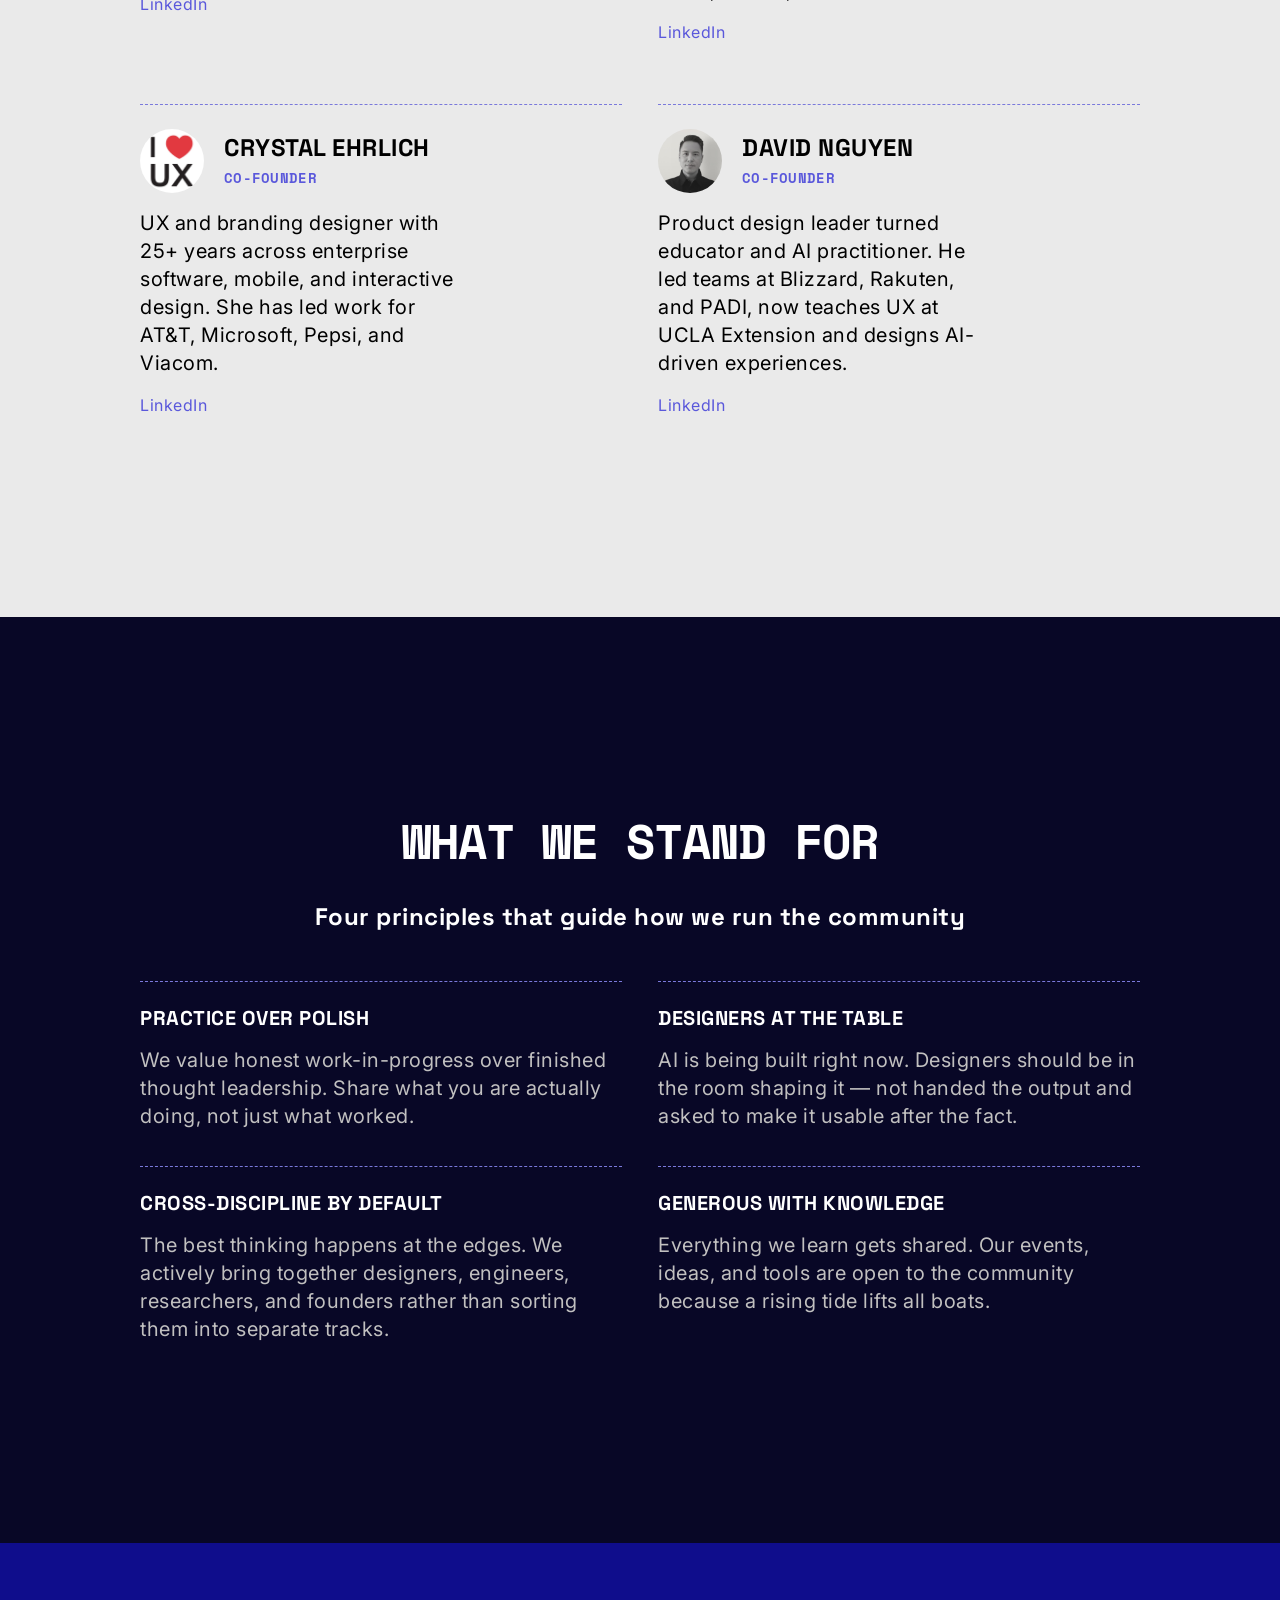
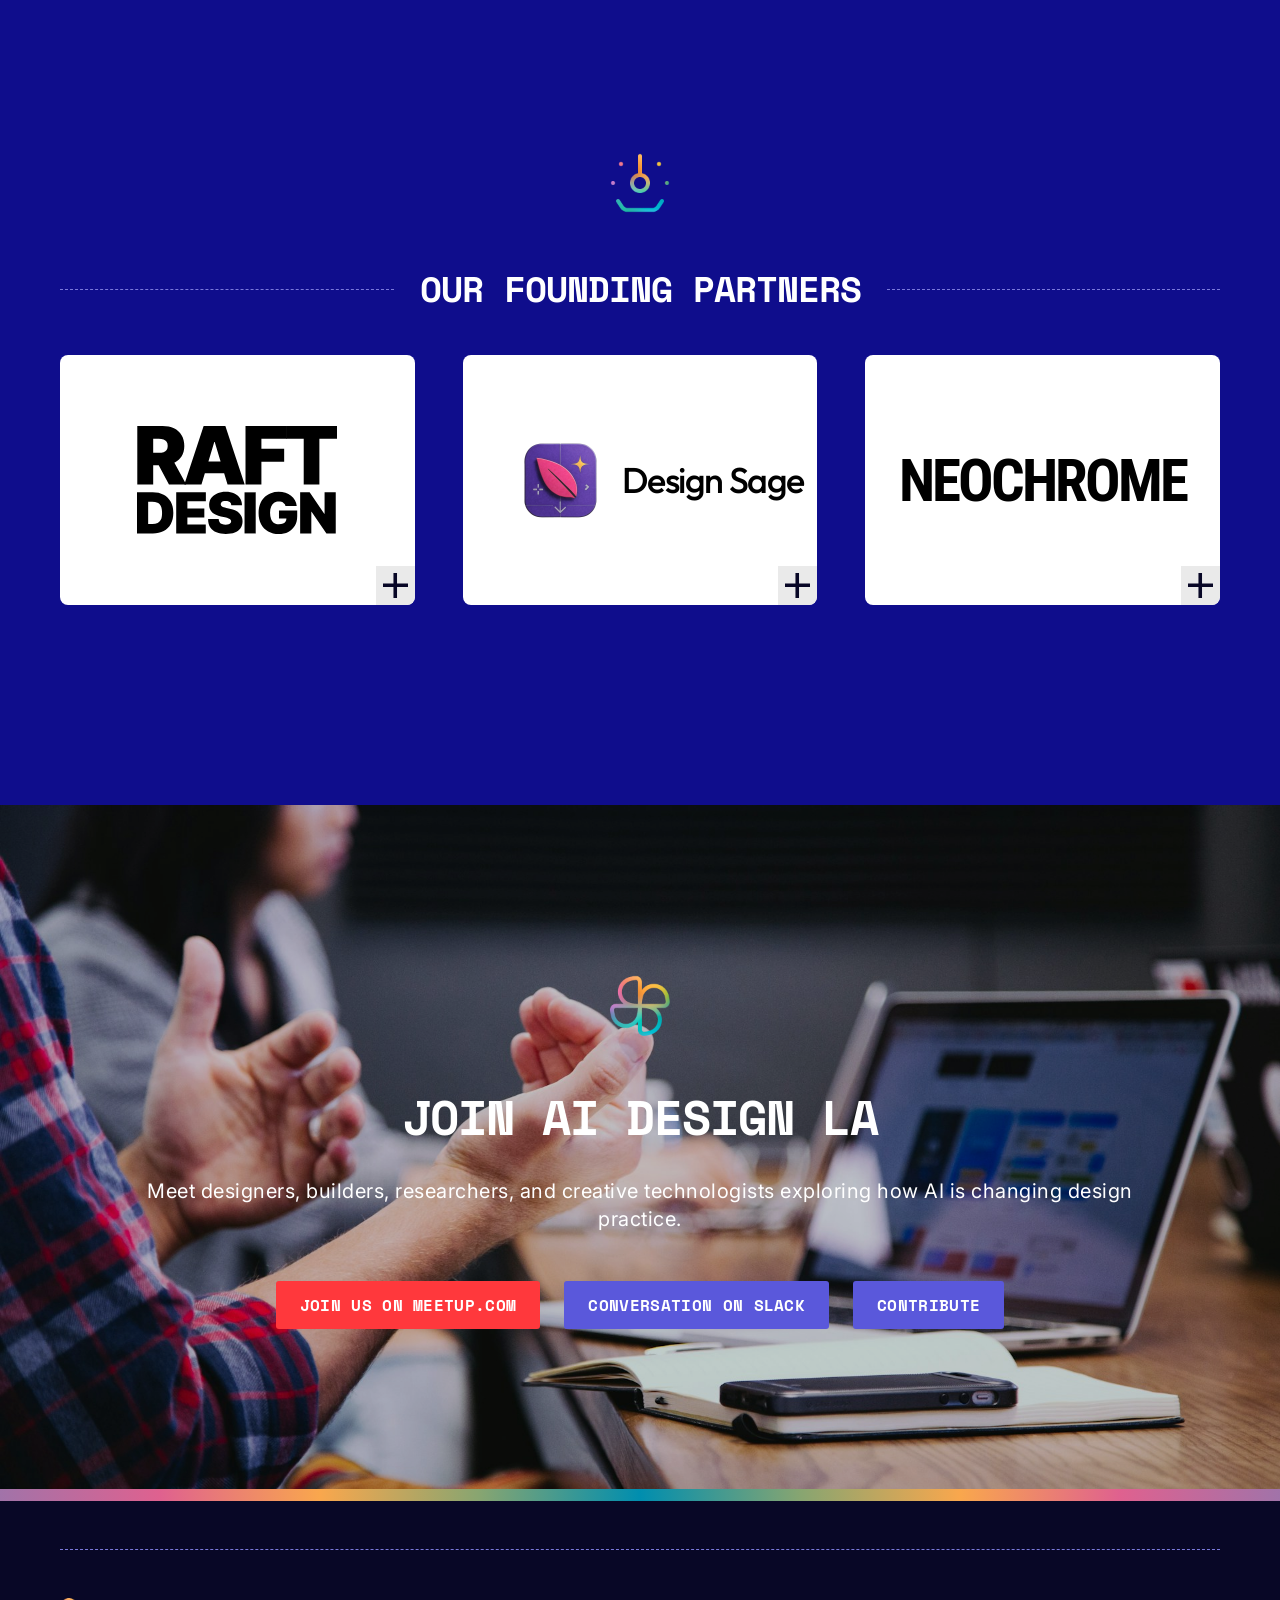
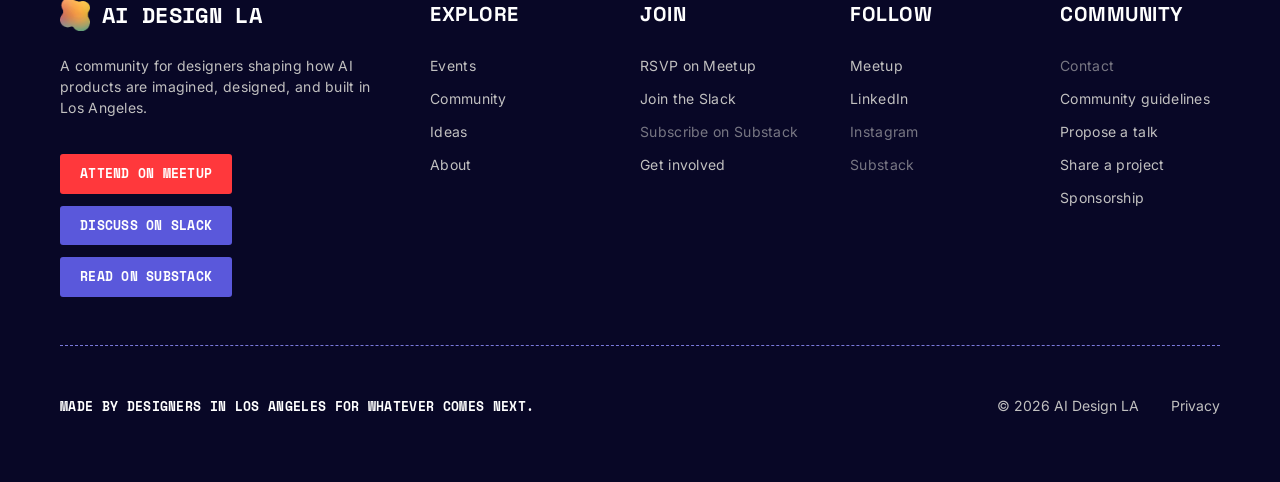
==== commit 8a0660cb: "Swap Who We Are and Founding Partners icons to final art Replaces the inline placeholder SVG icons w" ====
--- a/about.html
+++ b/about.html
@@ -229,11 +229,7 @@
     <!-- Who we are -->
     <section class="section section--raised section--spacious">
       <span class="icon" aria-hidden="true">
-        <svg viewBox="0 0 58.0021 60.0011" xmlns="http://www.w3.org/2000/svg">
-          <path
-            d="M13.4552 0.0792106C14.5138 -0.229315 15.6232 0.391741 15.924 1.4503L17.2951 6.2589C18.9045 11.9116 22.0842 16.9621 26.4747 20.8605C28.0723 22.2823 28.9942 24.3332 28.9943 26.4816C28.9943 30.6299 25.6231 34.001 21.4747 34.0011H19.9943V45.0011C19.9943 48.3096 17.3028 51.001 13.9943 51.0011H7.29506L3.82631 58.8097C3.49824 59.5596 2.76765 60.001 1.99819 60.0011C1.7287 60.0011 1.45128 59.9503 1.18959 59.8292L1.1935 59.8243C0.173998 59.3751 -0.275253 58.1954 0.173967 57.1837L3.70522 49.2423C4.31456 47.8713 5.67792 46.9923 7.16615 46.9923H14.006C15.1075 46.9922 16.006 46.0938 16.006 44.9923V33.0821C16.0062 31.3831 17.3968 29.9923 19.0958 29.9923H21.4865C23.4277 29.9922 25.006 28.4141 25.006 26.4728C25.0059 25.4729 24.5762 24.5156 23.8263 23.8439C18.8656 19.4339 15.2755 13.7353 13.4552 7.35655L12.0841 2.54796C11.7755 1.48936 12.3966 0.379991 13.4552 0.0792106ZM52.0021 26.0177C52.7599 26.0178 53.4513 26.4396 53.7912 27.1192C53.9656 27.4716 58.002 35.6599 58.0021 43.0167C58.0021 51.4852 53.9122 58.6964 53.7404 59.005C53.2091 59.9229 51.9396 60.2822 51.0099 59.7433C50.5373 59.4738 50.2091 59.0518 50.0685 58.5323L50.0724 58.5372C49.9201 58.0177 49.9904 57.4864 50.2716 56.9982C50.4318 56.7292 54.0021 50.2404 54.0021 43.0099C54.0021 36.5668 50.2564 29.003 50.213 28.9083C49.7209 27.92 50.131 26.7169 51.1115 26.2286C51.3927 26.088 51.6935 26.0177 52.0021 26.0177ZM39.006 35.0128C39.5372 35.0128 40.0373 35.2121 40.4162 35.5909C40.6857 35.8527 43.0059 38.3098 43.006 43.0011C43.006 47.6925 40.6779 50.1495 40.4162 50.4112C39.6389 51.1925 38.3693 51.1925 37.588 50.4112C37.2093 50.0402 36.9982 49.5322 36.9982 49.0011H37.006C37.006 48.4621 37.2287 47.962 37.6779 47.5011C37.688 47.479 39.006 46.0179 39.006 43.0011C39.0059 39.9817 37.6349 38.462 37.5958 38.4112C37.2171 38.0402 37.006 37.5323 37.006 37.0011C37.006 36.4699 37.217 35.9698 37.5958 35.5909C37.9669 35.2238 38.4748 35.0129 39.006 35.0128Z"
-          />
-        </svg>
+        <img src="images/Icon-8.png" alt="" width="80" height="80" />
       </span>
 
       <div class="section__intro">
@@ -371,11 +367,7 @@
     <!-- Partners -->
     <section class="section section--canvas-vivid section--spacious" id="partners">
       <span class="icon" aria-hidden="true">
-        <svg viewBox="0 0 58 57.9961" xmlns="http://www.w3.org/2000/svg">
-          <path
-            d="M5.90723 45.3398C6.34856 45.0393 6.88784 44.9375 7.40723 45.0391C7.92657 45.1407 8.37605 45.4493 8.67676 45.8906L12.5674 51.7188C13.5166 53.1483 15.1065 54 16.8174 54H41.208C42.9189 54 44.5088 53.1484 45.458 51.7188L49.3486 45.8906C49.6494 45.4493 50.0987 45.1406 50.6182 45.0391C51.1376 44.9415 51.6768 45.0391 52.1182 45.3398C52.5595 45.6289 52.8603 46.0899 52.9697 46.6094C53.0674 47.1288 52.9696 47.668 52.6689 48.1094L48.7783 53.9375C47.0908 56.4766 44.251 57.9961 41.2002 57.9961H16.8096C13.7627 57.9961 10.9229 56.4765 9.23145 53.9375L5.34082 48.1094C5.04004 47.668 4.93848 47.1289 5.04004 46.6094C5.14164 46.09 5.45025 45.6406 5.8916 45.3398H5.90723ZM29 0C30.1015 0 30.9998 0.898537 31 2V19.2305C34.1914 19.8789 36.9101 22.0313 38.2109 25.1094C38.7382 26.3397 39 27.6485 39 29C38.9999 34.5116 34.5116 39 29 39C23.4884 39 19.0001 34.5116 19 29C19 24.168 22.4414 20.1289 27 19.1992V2C27 0.89844 27.8984 0 29 0ZM29 23C25.6914 23 23.0001 25.6914 23 29C23 32.3086 25.6914 35 29 35C32.3086 35 35 32.3086 35 29C35 28.1914 34.8398 27.4101 34.5312 26.6719C33.5898 24.4414 31.4218 23 29 23ZM0 29C2.33532e-05 26.332 3.99998 26.332 4 29C4 31.668 0 31.668 0 29ZM54 29C54 26.332 58 26.332 58 29C58 31.668 54 31.668 54 29ZM8 10C8.00002 7.33203 12 7.33203 12 10C12 12.668 8 12.668 8 10ZM46 10C46 7.33203 50 7.33203 50 10C50 12.668 46 12.668 46 10Z"
-          />
-        </svg>
+        <img src="images/icon-7.png" alt="" width="80" height="80" />
       </span>
 
       <h2 class="type-heading-2 rule-heading">Our founding partners</h2>
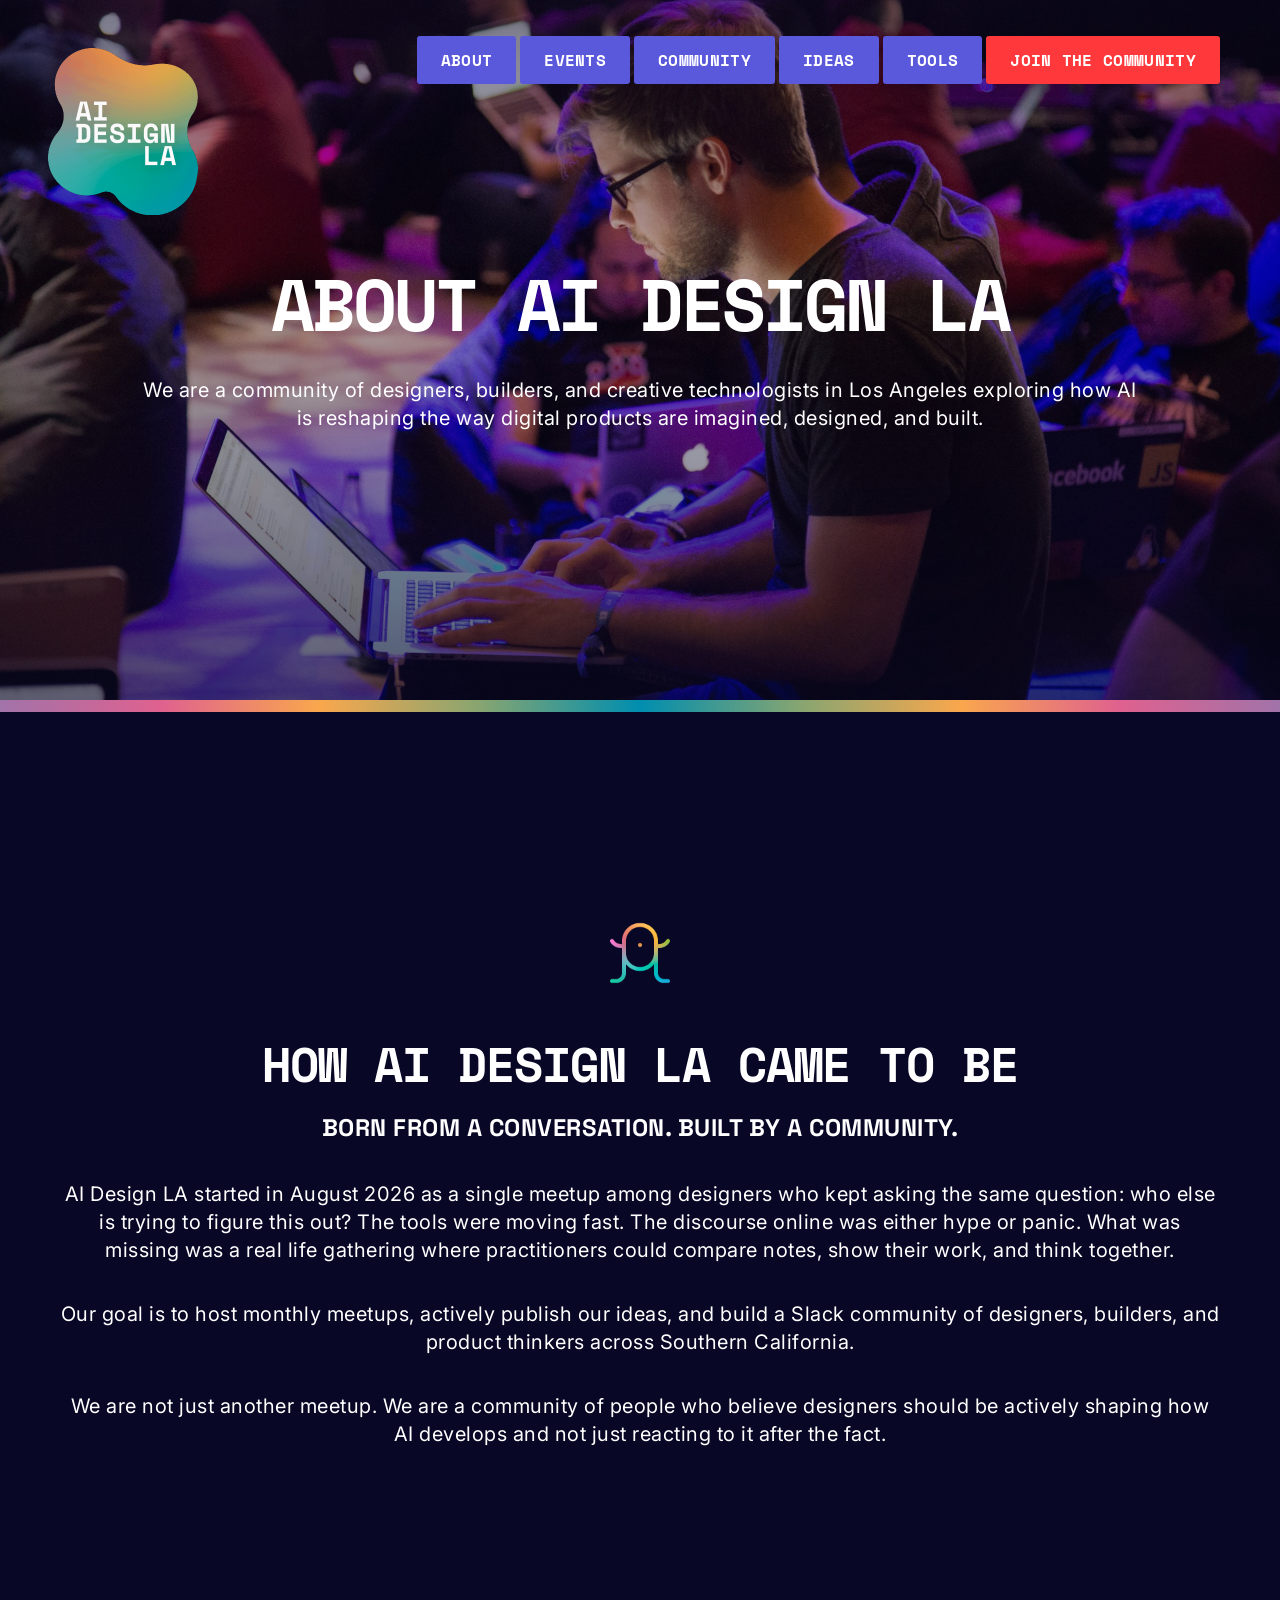
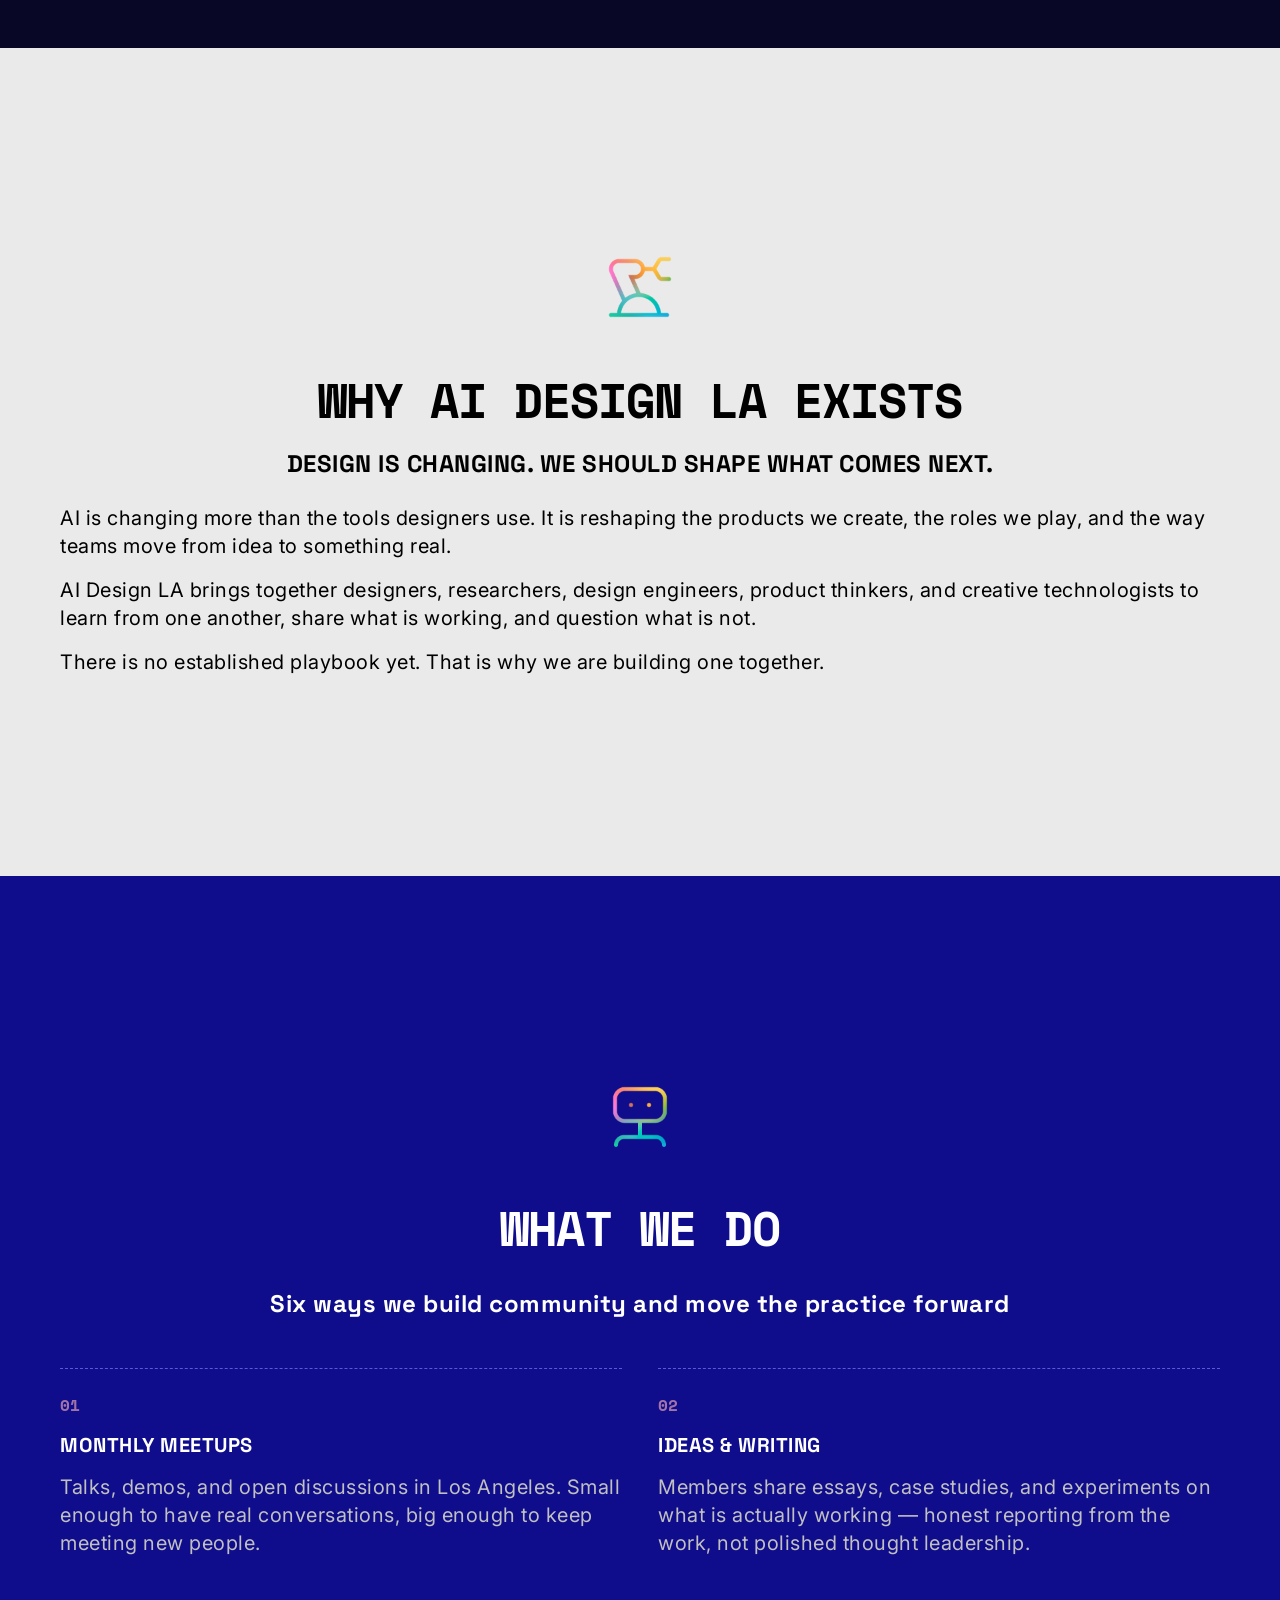
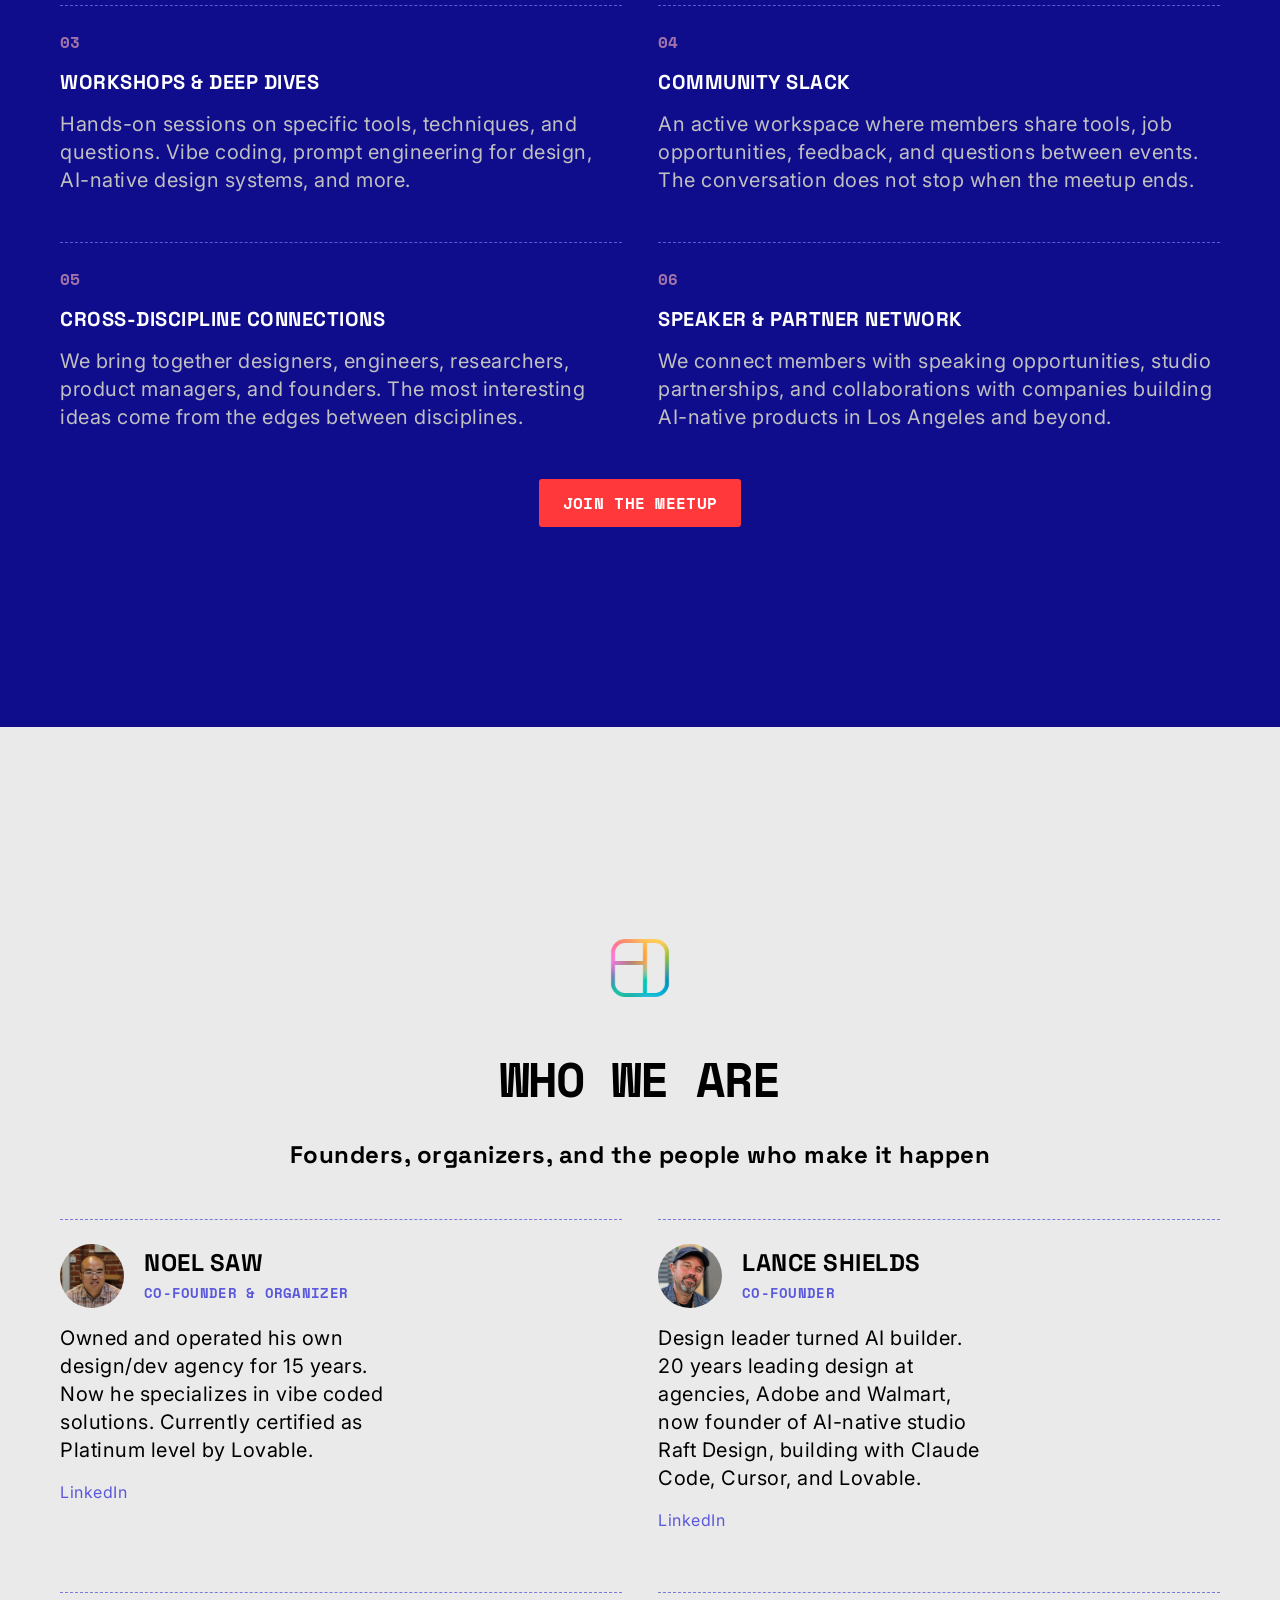
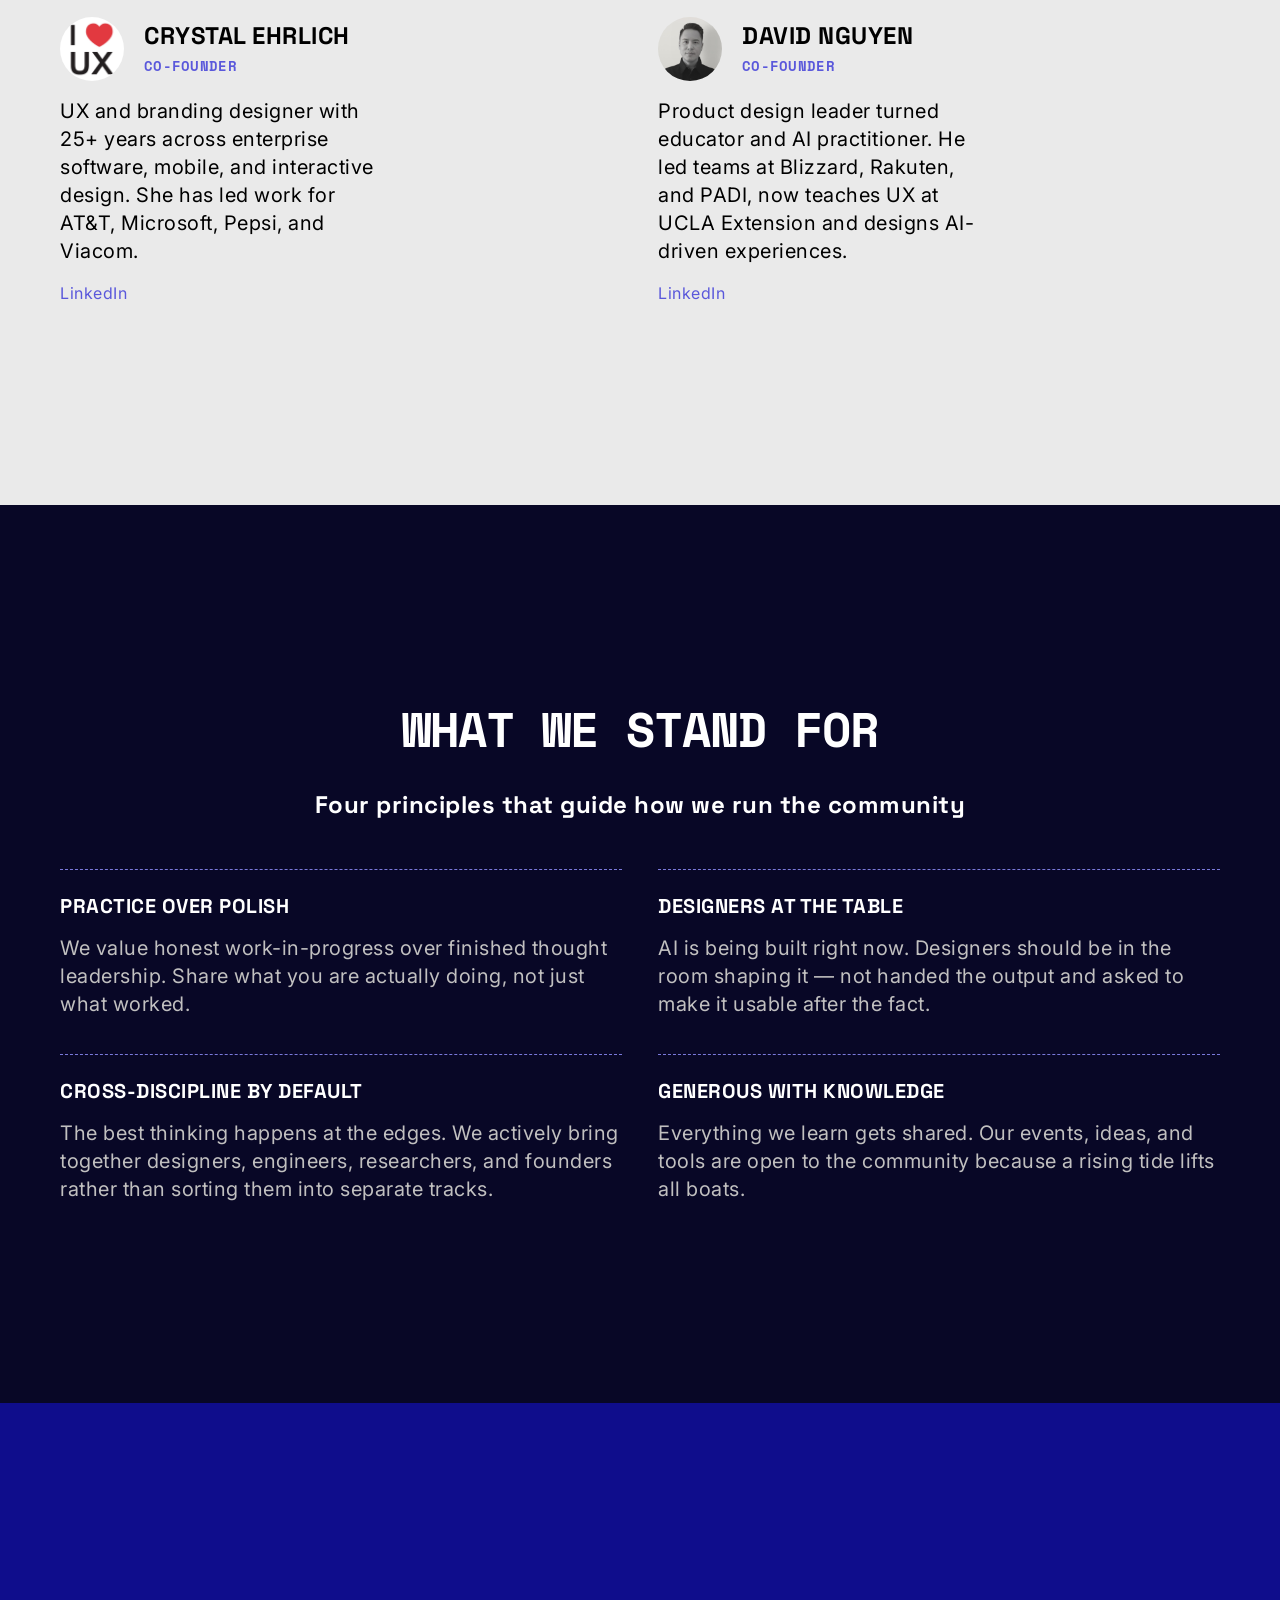
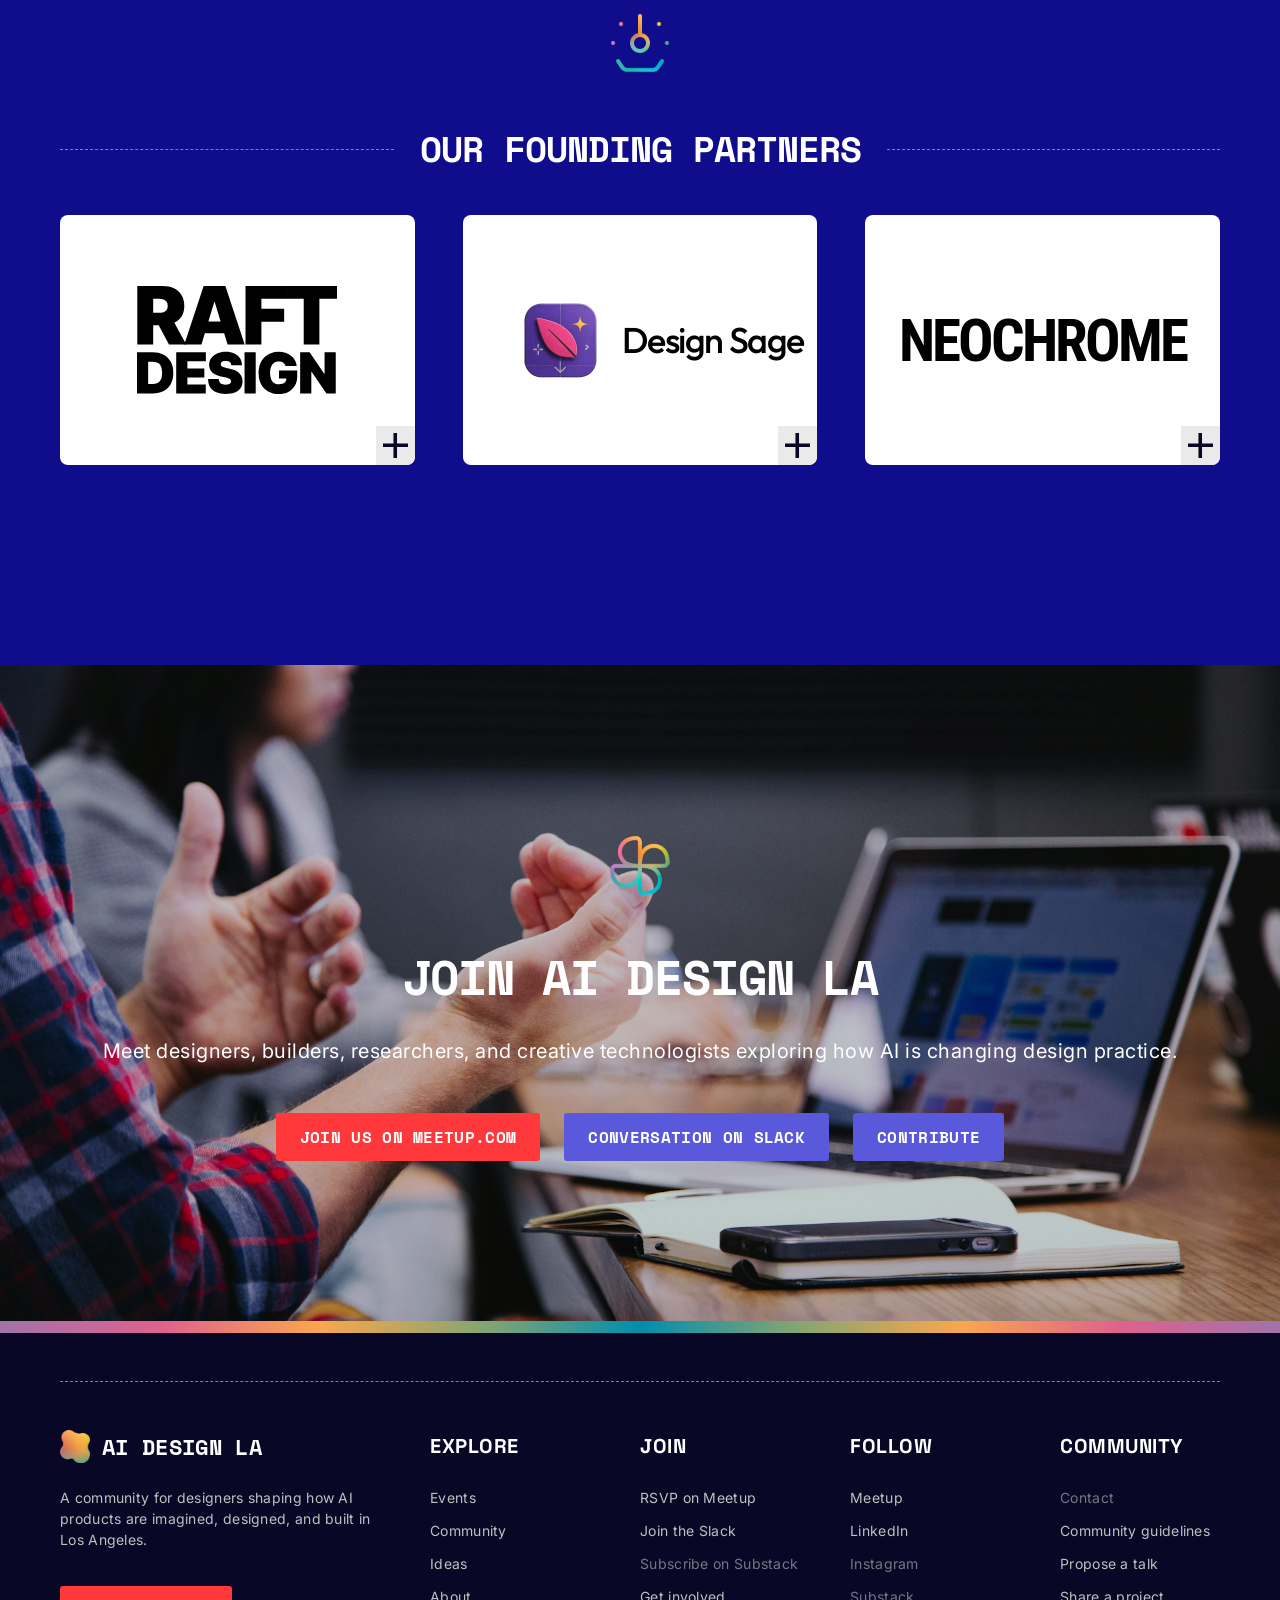
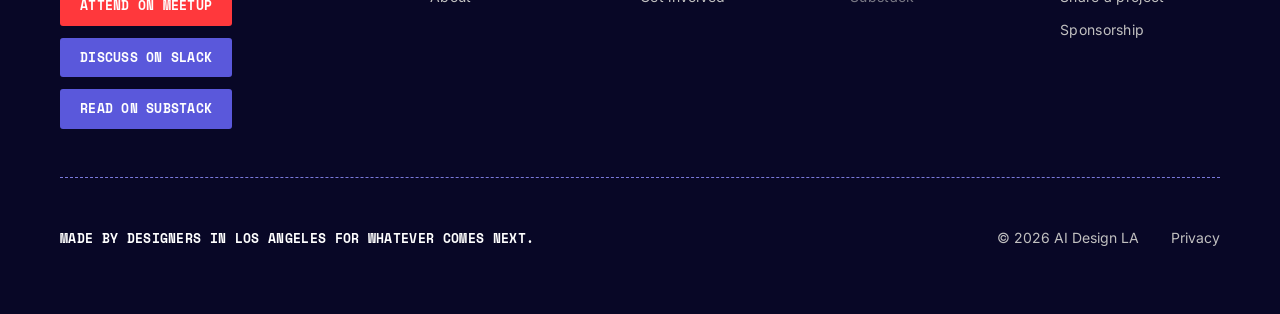
==== commit 6918fc2e: "Add Community page; standardize panel widths; animate every hero Implements the Figma "Community" pa" ====
--- a/about.html
+++ b/about.html
@@ -36,8 +36,8 @@
 
     <nav class="site-nav" data-site-nav aria-label="Primary">
       <a class="site-nav__link" href="about.html">About</a>
-      <a class="site-nav__link" href="index.html#events">Events</a>
-      <a class="site-nav__link" href="index.html#join">Community</a>
+      <a class="site-nav__link" href="events.html">Events</a>
+      <a class="site-nav__link" href="community.html">Community</a>
       <a class="site-nav__link" href="index.html#ideas">Ideas</a>
       <a class="site-nav__link" href="tools.html">Tools</a>
       <a class="site-nav__link site-nav__link--accent" href="index.html#join">Join the community</a>
@@ -69,8 +69,8 @@
 
     <nav class="mobile-menu__list" aria-label="Mobile">
       <a class="mobile-menu__link type-heading-4" href="about.html">About</a>
-      <a class="mobile-menu__link type-heading-4" href="index.html#events">Events</a>
-      <a class="mobile-menu__link type-heading-4" href="index.html#join">Community</a>
+      <a class="mobile-menu__link type-heading-4" href="events.html">Events</a>
+      <a class="mobile-menu__link type-heading-4" href="community.html">Community</a>
       <a class="mobile-menu__link type-heading-4" href="index.html#ideas">Ideas</a>
       <a class="mobile-menu__link type-heading-4" href="tools.html">Tools</a>
       <a class="mobile-menu__link type-heading-4" href="index.html#join">Join us</a>
@@ -90,15 +90,15 @@
 
       <nav class="hero__nav" aria-label="Primary">
         <a class="site-nav__link" href="about.html">About</a>
-        <a class="site-nav__link" href="index.html#events">Events</a>
-        <a class="site-nav__link" href="index.html#join">Community</a>
+        <a class="site-nav__link" href="events.html">Events</a>
+        <a class="site-nav__link" href="community.html">Community</a>
         <a class="site-nav__link" href="index.html#ideas">Ideas</a>
         <a class="site-nav__link" href="tools.html">Tools</a>
         <a class="site-nav__link site-nav__link--accent" href="index.html#join">Join The community</a>
       </nav>
 
       <div class="hero__content">
-        <h1 class="type-display hero__title">About AI Design LA</h1>
+        <h1 class="type-display hero__title" data-hero-title>About AI Design LA</h1>
         <p class="type-body-large">
           We are a community of designers, builders, and creative technologists in Los Angeles exploring how AI
           is reshaping the way digital products are imagined, designed, and built.
@@ -498,8 +498,8 @@
       <div class="site-footer__col">
         <p class="site-footer__col-title">Explore</p>
         <nav class="site-footer__col-links" aria-label="Explore">
-          <a href="index.html#events">Events</a>
-          <a href="index.html#join">Community</a>
+          <a href="events.html">Events</a>
+          <a href="community.html">Community</a>
           <a href="index.html#ideas">Ideas</a>
           <a href="about.html">About</a>
         </nav>
--- a/css/components.css
+++ b/css/components.css
@@ -381,6 +381,90 @@
   }
 }
 
+/* ---------- Hero entrance: mosaic reveal ---------- */
+/* Shared across every page's hero. Populated by js/main.js; tiles start
+   opaque (matching --bg-canvas) and fade/scale away in randomized order
+   to reveal the hero image beneath. */
+
+.hero__mosaic {
+  position: absolute;
+  inset: 0;
+  pointer-events: none;
+}
+
+.hero__mosaic-tile {
+  position: absolute;
+  background-color: var(--bg-canvas);
+  opacity: 1;
+  transform: scale(1);
+  transition: opacity var(--duration-medium) var(--ease-standard),
+    transform var(--duration-medium) var(--ease-standard);
+  will-change: opacity, transform;
+}
+
+.hero__mosaic-tile.is-revealed {
+  opacity: 0;
+  transform: scale(1.12);
+}
+
+/* ---------- Hero entrance: headline type effect ---------- */
+
+.hero__title-char {
+  display: inline-block;
+  opacity: 0;
+  transform: translateY(0.35em);
+  animation: hero-char-in var(--duration-medium) var(--ease-standard) forwards;
+}
+
+@keyframes hero-char-in {
+  to {
+    opacity: 1;
+    transform: translateY(0);
+  }
+}
+
+.hero__caret {
+  display: inline-block;
+  width: 3px;
+  height: 0.85em;
+  margin-left: 4px;
+  background: currentColor;
+  vertical-align: -0.1em;
+  opacity: 0;
+  animation: hero-caret-blink 900ms steps(1, jump-none) infinite;
+}
+
+.hero__caret.is-done {
+  display: none;
+}
+
+@keyframes hero-caret-blink {
+  0%,
+  49% {
+    opacity: 1;
+  }
+  50%,
+  100% {
+    opacity: 0;
+  }
+}
+
+@media (prefers-reduced-motion: reduce) {
+  .hero__title-char {
+    animation: none;
+    opacity: 1;
+    transform: none;
+  }
+
+  .hero__caret {
+    display: none;
+  }
+
+  .hero__mosaic-tile {
+    transition: none;
+  }
+}
+
 /* ---------- Section shell ---------- */
 
 .section {
@@ -421,7 +505,7 @@
   flex-direction: column;
   align-items: center;
   gap: var(--space-lg);
-  max-width: 1000px;
+  max-width: 1200px;
 }
 
 .section__intro--tight {
@@ -439,7 +523,7 @@
   display: flex;
   flex-direction: column;
   gap: var(--space-sm);
-  max-width: 1000px;
+  max-width: 1200px;
   text-align: left;
 }
 
@@ -458,7 +542,7 @@
   grid-template-columns: repeat(3, minmax(0, 1fr));
   gap: var(--space-xl);
   width: 100%;
-  max-width: 1608px;
+  max-width: 1200px;
 }
 
 @media (max-width: 900px) {
@@ -1087,6 +1171,412 @@
   }
 }
 
+/* ---------- Stat (number + label pair) ---------- */
+
+.stat {
+  display: flex;
+  flex: 1 1 0;
+  flex-direction: column;
+  align-items: center;
+  gap: var(--space-xs);
+  min-width: 160px;
+  padding-inline: var(--space-lg);
+}
+
+.stat + .stat {
+  border-left: 1px dashed var(--border-rule);
+}
+
+.stat__number {
+  font-family: var(--font-mono);
+  font-weight: 700;
+  font-size: var(--size-display);
+  line-height: var(--line-height-display);
+  letter-spacing: var(--tracking-display);
+  text-transform: uppercase;
+  color: var(--text-reversed);
+}
+
+.stat__label {
+  font-family: var(--font-heading);
+  font-weight: 700;
+  font-size: var(--size-heading-4);
+  line-height: var(--line-height-body-medium);
+  letter-spacing: var(--tracking-body);
+  text-transform: uppercase;
+  color: var(--text-reversed);
+  text-align: center;
+}
+
+@media (max-width: 900px) {
+  .stat {
+    min-width: 45%;
+    border-left: none !important;
+    padding-inline: var(--space-sm);
+  }
+
+  .stat__number {
+    font-size: var(--size-heading-1);
+    line-height: var(--line-height-heading-1);
+  }
+}
+
+/* ---------- Card: member ---------- */
+
+.member-card {
+  display: flex;
+  flex-direction: column;
+  gap: var(--space-md);
+  padding-top: var(--space-lg);
+  border-top: 1px dashed var(--border-rule);
+  text-align: left;
+}
+
+.member-card__header {
+  display: flex;
+  align-items: center;
+  gap: 20px;
+  width: 100%;
+}
+
+.member-card__avatar {
+  width: 64px;
+  height: 64px;
+  border-radius: 50%;
+  object-fit: cover;
+  flex-shrink: 0;
+}
+
+.member-card__identity {
+  display: flex;
+  flex-direction: column;
+  gap: 2px;
+}
+
+.member-card__name {
+  font-family: var(--font-heading);
+  font-weight: 700;
+  font-size: var(--size-heading-4);
+  line-height: var(--line-height-body-medium);
+  letter-spacing: var(--tracking-body);
+  text-transform: uppercase;
+  color: var(--text-primary);
+}
+
+.member-card__role {
+  font-family: var(--font-mono);
+  font-weight: 700;
+  font-size: var(--size-label-small);
+  letter-spacing: var(--tracking-label-small);
+  text-transform: uppercase;
+  color: var(--text-subtle);
+}
+
+.member-card__field {
+  display: flex;
+  flex-direction: column;
+  gap: var(--space-xxs);
+}
+
+.member-card__eyebrow {
+  font-family: var(--font-mono);
+  font-weight: 700;
+  font-size: var(--size-label-small);
+  letter-spacing: var(--tracking-label-small);
+  text-transform: uppercase;
+  color: var(--bg-accent);
+}
+
+.member-card__eyebrow--muted {
+  color: var(--text-brand-light);
+}
+
+.member-card__text {
+  font-family: var(--font-body);
+  font-size: var(--size-body-medium);
+  line-height: var(--line-height-body-medium);
+  letter-spacing: var(--tracking-body);
+}
+
+.member-card__text--primary {
+  color: var(--text-primary);
+}
+
+.member-card__text--subtle {
+  color: var(--text-subtle);
+}
+
+.member-card__link {
+  font-family: var(--font-mono);
+  font-weight: 700;
+  font-size: var(--size-label-small);
+  letter-spacing: var(--tracking-label-small);
+  text-transform: uppercase;
+  color: var(--text-brand-light);
+}
+
+/* ---------- Card: project ---------- */
+
+.project-card {
+  display: flex;
+  flex-direction: column;
+  height: 100%;
+  border-radius: var(--radius-md);
+  overflow: hidden;
+  text-align: left;
+}
+
+.project-card__image {
+  width: 100%;
+  height: 220px;
+  object-fit: cover;
+  flex-shrink: 0;
+}
+
+.project-card__badge {
+  position: absolute;
+  top: var(--space-sm);
+  left: var(--space-sm);
+  padding: var(--space-xxxs) var(--space-xs);
+  border-radius: var(--radius-sm);
+  background: var(--bg-brand);
+  font-family: var(--font-mono);
+  font-weight: 700;
+  font-size: 12px;
+  letter-spacing: var(--tracking-label);
+  text-transform: uppercase;
+  color: var(--text-primary);
+}
+
+.project-card__media {
+  position: relative;
+}
+
+.project-card__body {
+  display: flex;
+  flex: 1 0 0;
+  flex-direction: column;
+  gap: var(--space-sm);
+  padding: var(--space-md);
+  background: var(--bg-white);
+  color: var(--text-reversed);
+}
+
+.project-card__title {
+  font-family: var(--font-heading);
+  font-weight: 700;
+  /* One-off size from Figma, between heading-3 (24px) and heading-4 (20px). */
+  font-size: 22px;
+  line-height: var(--line-height-body-large);
+  letter-spacing: var(--tracking-body);
+  text-transform: uppercase;
+}
+
+.project-card__author {
+  font-family: var(--font-mono);
+  font-weight: 700;
+  font-size: var(--size-label-small);
+  letter-spacing: var(--tracking-label);
+  text-transform: uppercase;
+  color: var(--text-brand);
+}
+
+.project-card__takeaway {
+  display: flex;
+  flex-direction: column;
+  gap: var(--space-xxs);
+  padding-top: var(--space-sm);
+  border-top: 1px dashed var(--border-rule);
+}
+
+.project-card__takeaway-label {
+  font-family: var(--font-mono);
+  font-weight: 700;
+  /* One-off size from Figma, smaller than label-small (13px). */
+  font-size: 11px;
+  letter-spacing: var(--tracking-label);
+  text-transform: uppercase;
+  color: var(--bg-accent);
+}
+
+.project-card__takeaway-text {
+  font-family: var(--font-body);
+  font-size: var(--size-body-medium);
+  line-height: var(--line-height-body-medium);
+  letter-spacing: var(--tracking-body);
+}
+
+/* ---------- Card: quote ---------- */
+
+.quote-card {
+  display: flex;
+  flex-direction: column;
+  gap: 28px;
+  padding-top: var(--space-lg);
+  border-top: 1px dashed var(--border-rule);
+  text-align: left;
+}
+
+.quote-card__question {
+  font-family: var(--font-mono);
+  font-weight: 700;
+  font-size: var(--size-label-small);
+  letter-spacing: var(--tracking-label);
+  text-transform: uppercase;
+  color: var(--bg-accent);
+}
+
+.quote-card__quote {
+  font-family: var(--font-body);
+  font-style: italic;
+  font-size: var(--size-body-large);
+  line-height: var(--line-height-body-large);
+  letter-spacing: var(--tracking-body);
+  color: var(--text-primary);
+}
+
+.quote-card__author {
+  display: flex;
+  align-items: center;
+  gap: var(--space-sm);
+}
+
+.quote-card__avatar {
+  width: 48px;
+  height: 48px;
+  border-radius: 50%;
+  object-fit: cover;
+  flex-shrink: 0;
+}
+
+.quote-card__identity {
+  display: flex;
+  flex-direction: column;
+  gap: 2px;
+}
+
+.quote-card__name {
+  font-family: var(--font-heading);
+  font-weight: 700;
+  font-size: var(--size-body-medium);
+  line-height: 20px;
+  letter-spacing: var(--tracking-body);
+  text-transform: uppercase;
+  color: var(--text-primary);
+}
+
+.quote-card__role {
+  font-family: var(--font-body);
+  font-size: var(--size-body-small);
+  line-height: var(--line-height-body-small);
+  letter-spacing: var(--tracking-body-small);
+  color: var(--text-subtle);
+}
+
+/* ---------- Card: participation ---------- */
+
+.participation-card {
+  display: flex;
+  flex-direction: column;
+  align-items: flex-start;
+  gap: var(--space-md);
+  padding-top: var(--space-lg);
+  border-top: 1px dashed var(--border-rule);
+  text-align: left;
+}
+
+.participation-card__label {
+  font-family: var(--font-mono);
+  font-weight: 700;
+  font-size: var(--size-heading-2);
+  line-height: var(--line-height-heading-2);
+  letter-spacing: var(--tracking-heading);
+  text-transform: uppercase;
+  color: var(--text-reversed);
+}
+
+.participation-card__title {
+  font-family: var(--font-heading);
+  font-weight: 700;
+  font-size: var(--size-heading-4);
+  line-height: var(--line-height-body-medium);
+  letter-spacing: var(--tracking-body);
+  text-transform: uppercase;
+  color: var(--text-reversed);
+}
+
+.participation-card__body {
+  font-family: var(--font-body);
+  font-size: var(--size-body-large);
+  line-height: var(--line-height-body-large);
+  letter-spacing: var(--tracking-body);
+  color: var(--text-reversed);
+}
+
+/* ---------- Row: principle ---------- */
+
+.principle-row {
+  display: flex;
+  gap: var(--space-lg);
+  align-items: flex-start;
+  width: 100%;
+  padding-block: 32px;
+  border-top: 1px dashed var(--border-rule);
+  text-align: left;
+}
+
+.principle-row__index {
+  flex-shrink: 0;
+  width: 32px;
+  font-family: var(--font-heading);
+  font-weight: 700;
+  font-size: var(--size-heading-4);
+  line-height: var(--line-height-body-medium);
+  letter-spacing: var(--tracking-body);
+  text-transform: uppercase;
+  color: var(--bg-accent);
+}
+
+.principle-row__body {
+  display: flex;
+  flex: 1 0 0;
+  flex-direction: column;
+  gap: var(--space-xs);
+  min-width: 0;
+}
+
+.principle-row__title {
+  font-family: var(--font-heading);
+  font-weight: 700;
+  font-size: var(--size-heading-3);
+  line-height: var(--line-height-heading-3);
+  letter-spacing: var(--tracking-body);
+  text-transform: uppercase;
+  color: var(--text-primary);
+}
+
+.principle-row__text {
+  font-family: var(--font-body);
+  font-size: var(--size-body-large);
+  line-height: var(--line-height-body-large);
+  letter-spacing: var(--tracking-body);
+  color: var(--text-subtle);
+}
+
+@media (max-width: 900px) {
+  .member-grid,
+  .project-grid,
+  .quote-grid,
+  .participation-grid {
+    grid-template-columns: 1fr !important;
+  }
+
+  .principle-row {
+    flex-direction: column;
+    gap: var(--space-sm);
+  }
+}
+
 /* ---------- Footer ---------- */
 
 .site-footer {
--- a/css/about.css
+++ b/css/about.css
@@ -11,7 +11,7 @@
   grid-template-columns: repeat(2, minmax(0, 1fr));
   gap: var(--space-xl) var(--space-lg);
   width: 100%;
-  max-width: 1000px;
+  max-width: 1200px;
 }
 
 @media (max-width: 640px) {
@@ -27,7 +27,7 @@
   grid-template-columns: repeat(2, minmax(0, 1fr));
   gap: var(--space-xxl) var(--space-lg);
   width: 100%;
-  max-width: 1000px;
+  max-width: 1200px;
 }
 
 @media (max-width: 640px) {
@@ -43,7 +43,7 @@
   grid-template-columns: repeat(2, minmax(0, 1fr));
   gap: var(--space-lg);
   width: 100%;
-  max-width: 1000px;
+  max-width: 1200px;
 }
 
 @media (max-width: 640px) {
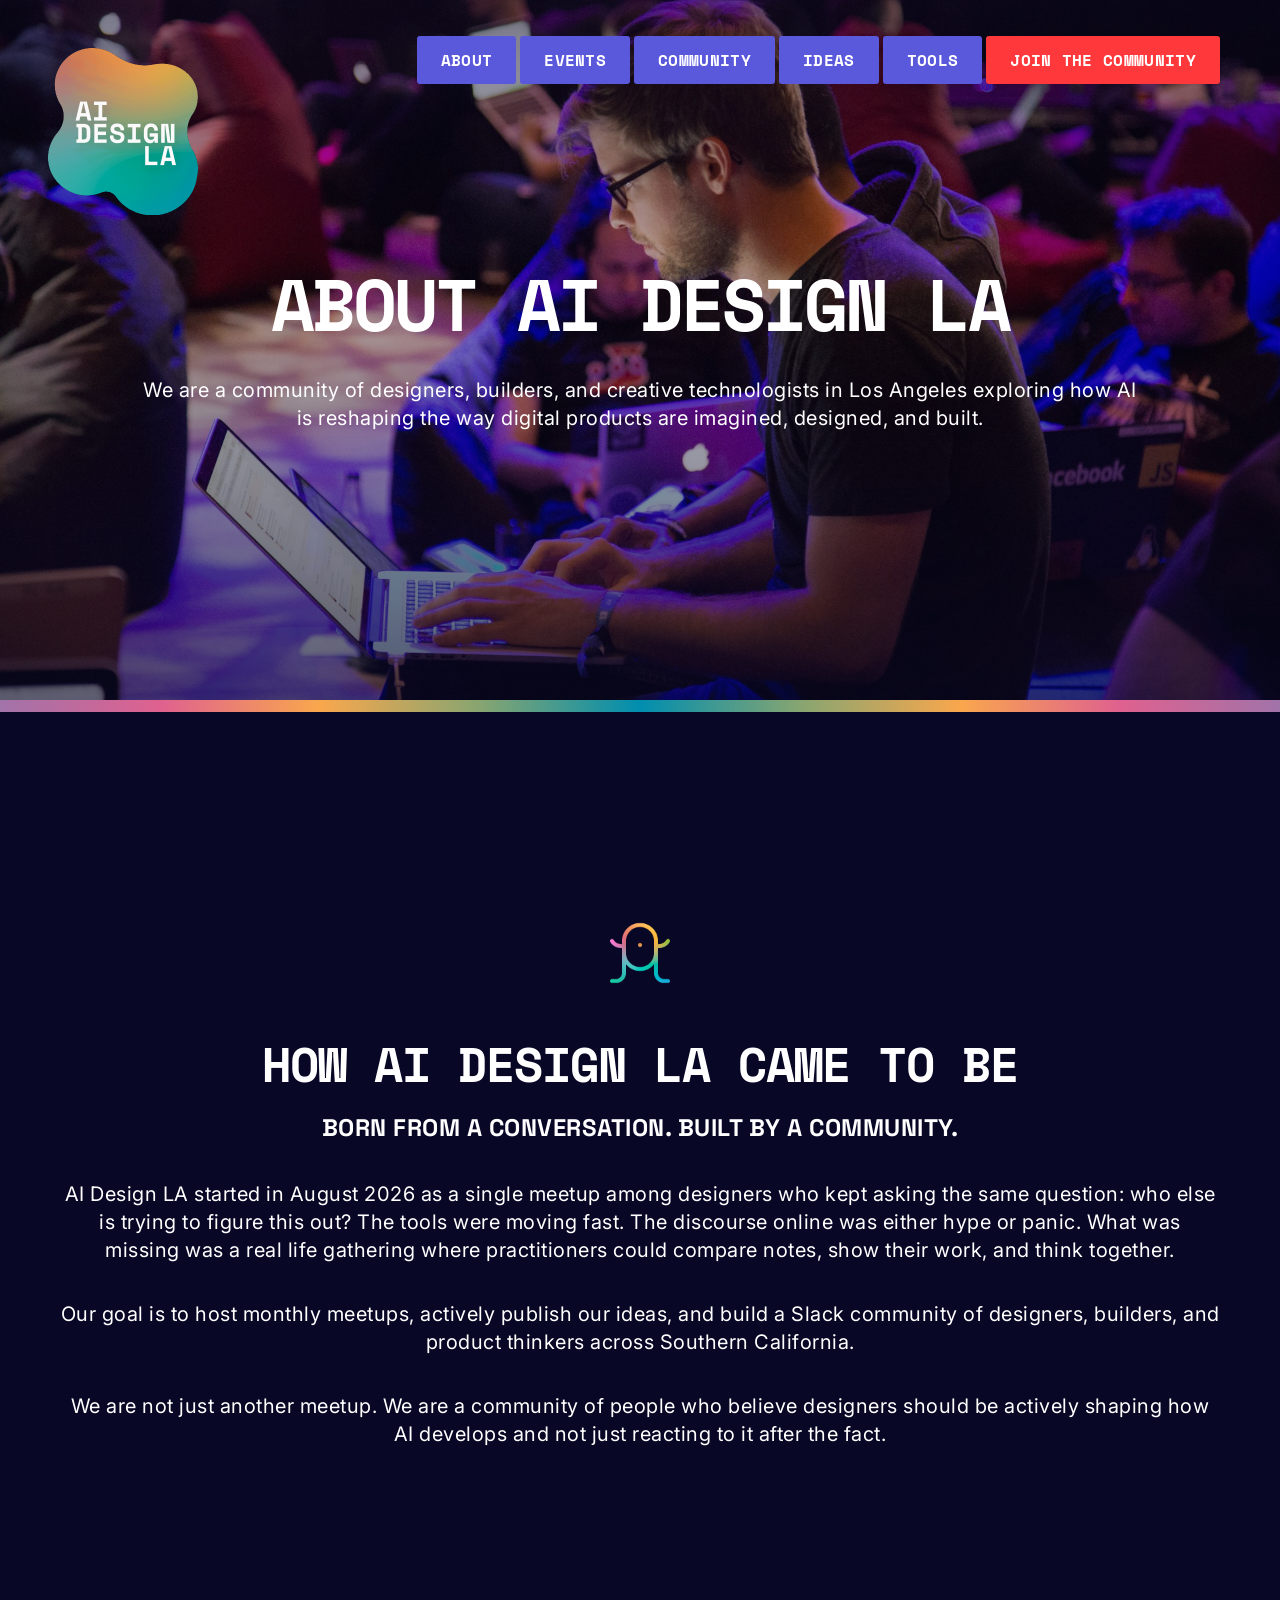
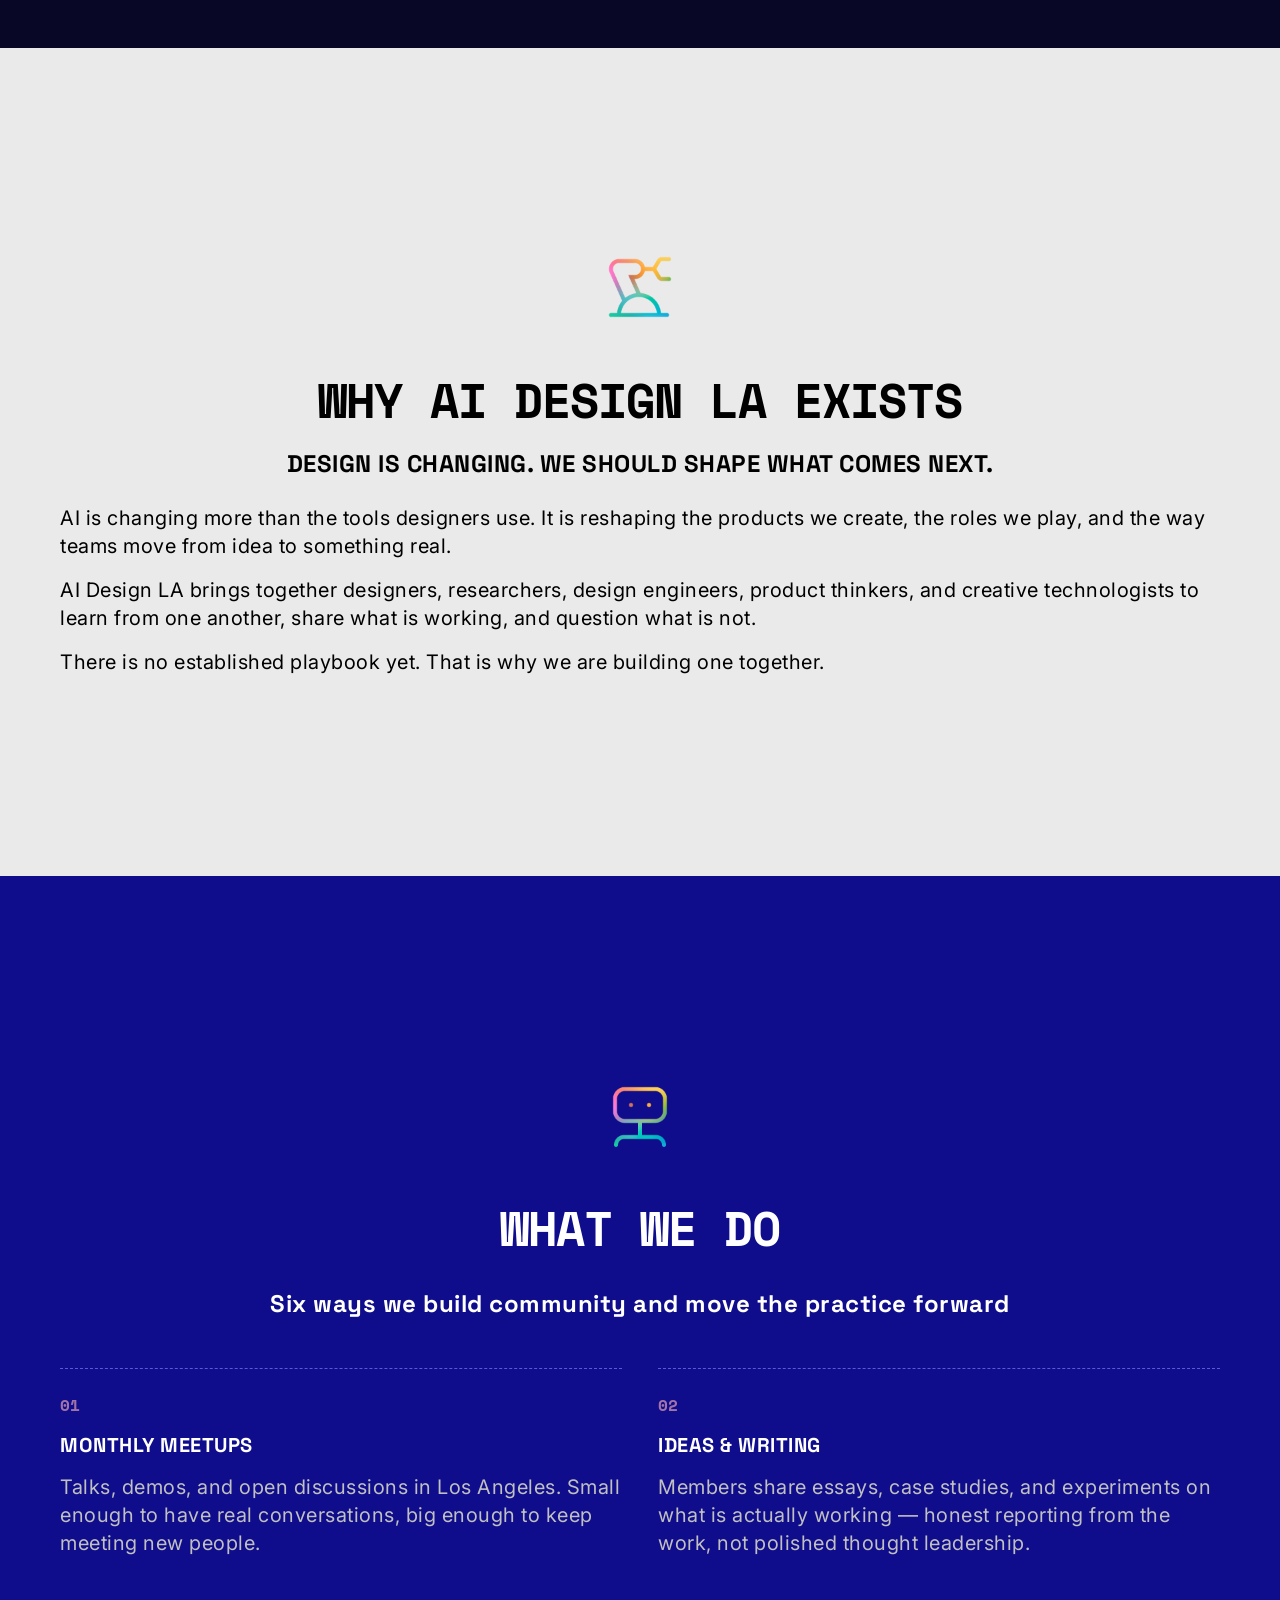
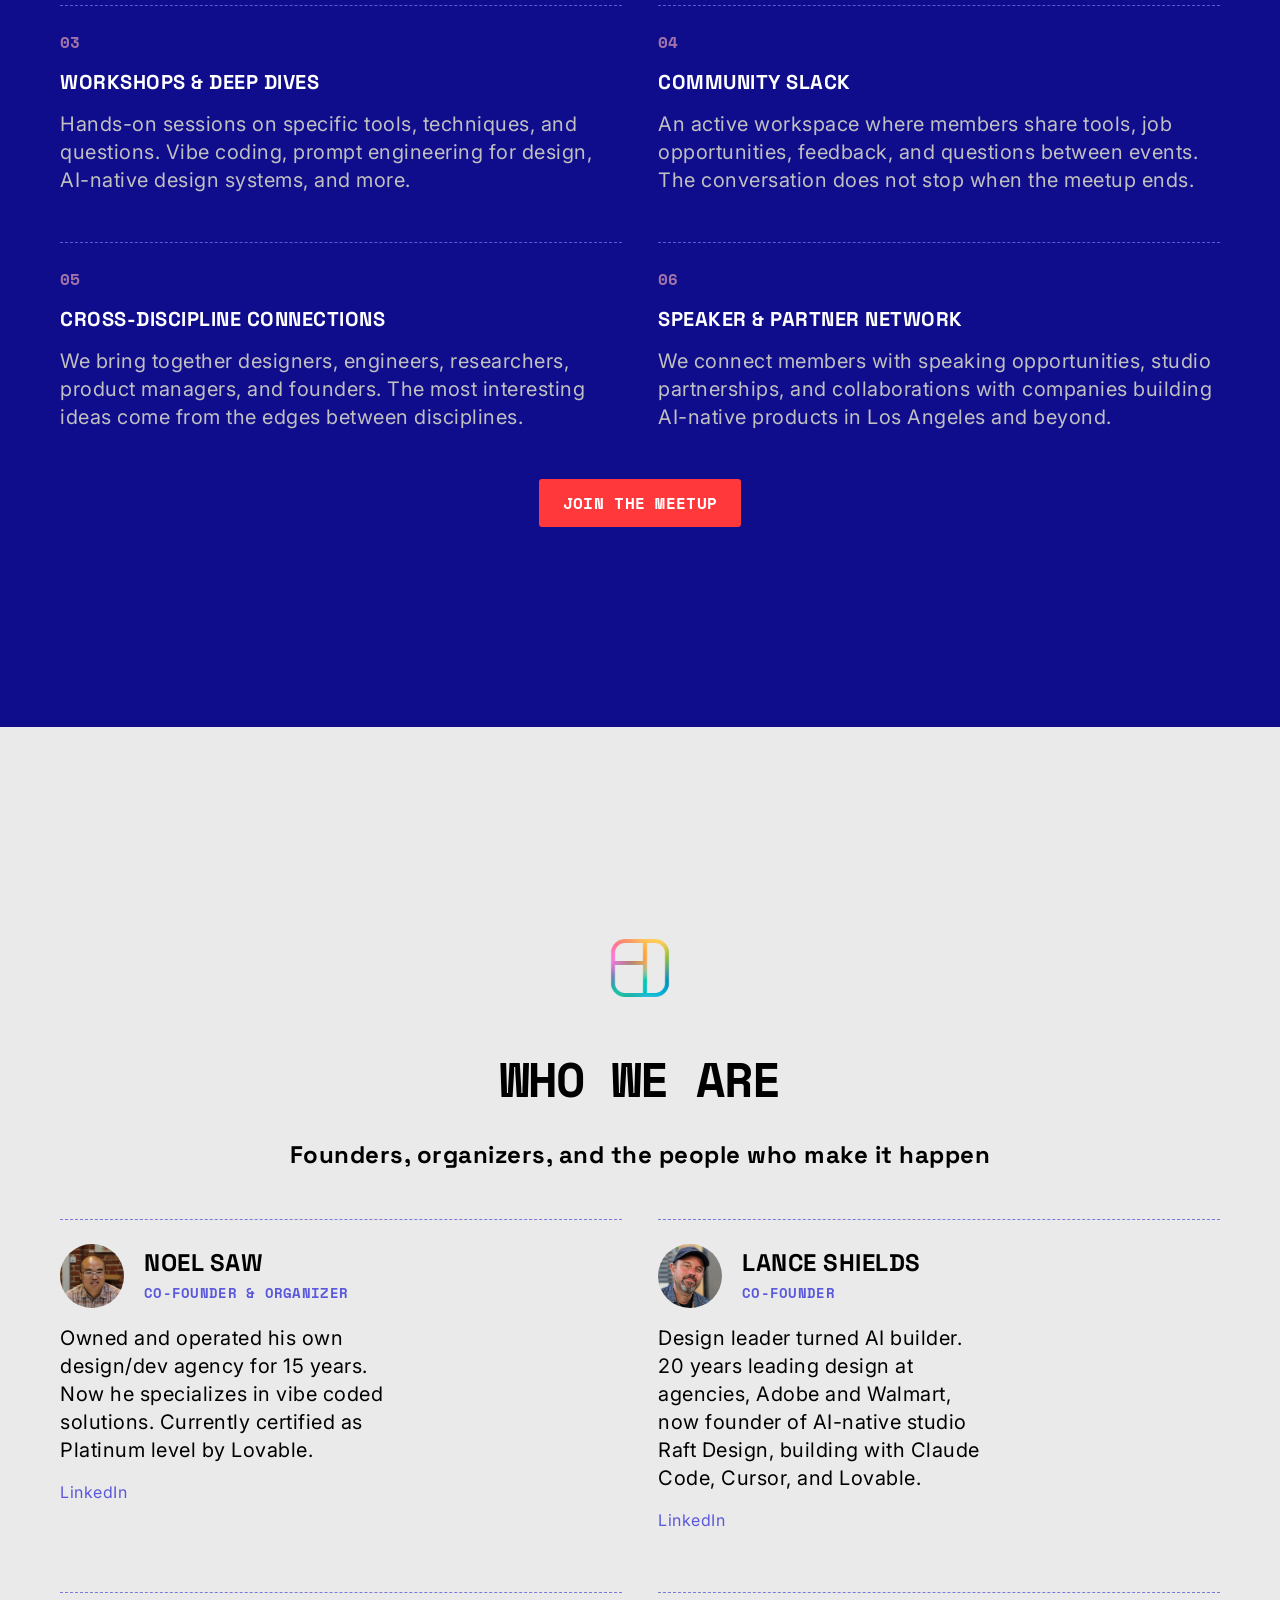
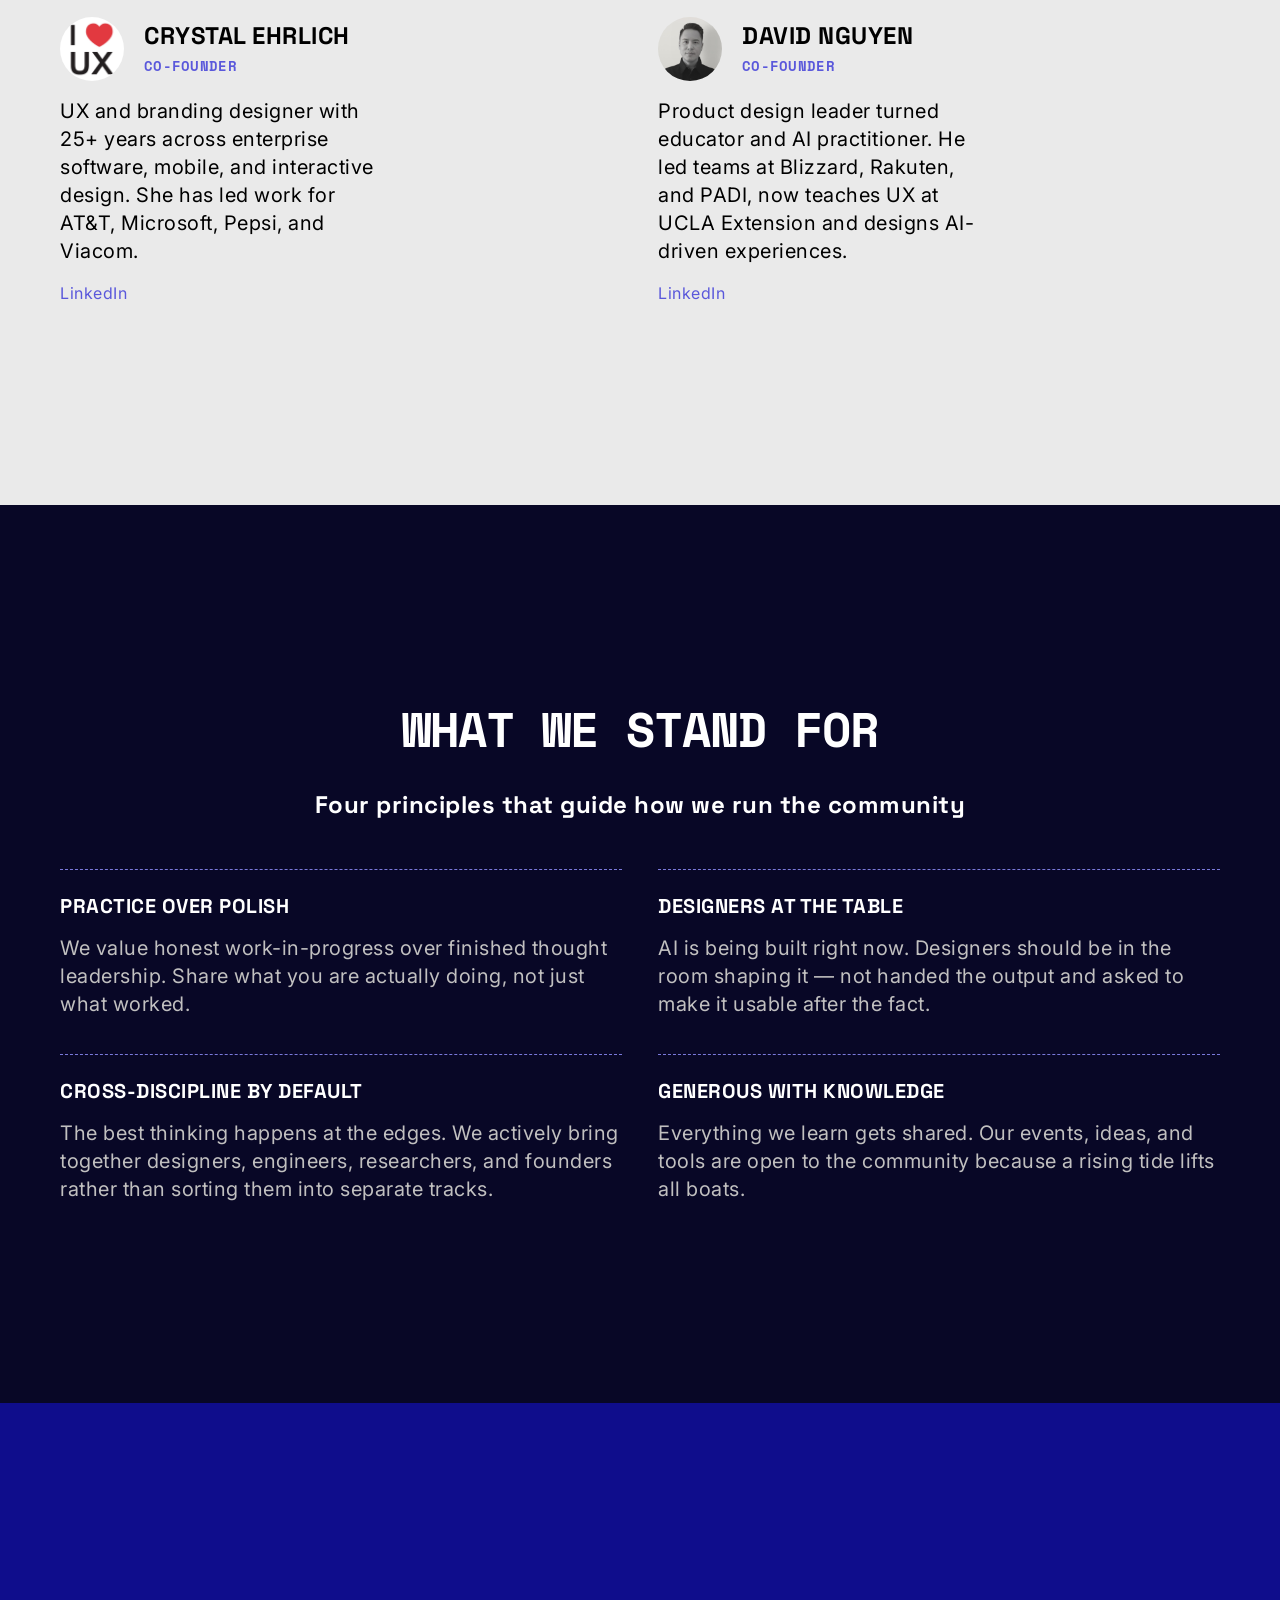
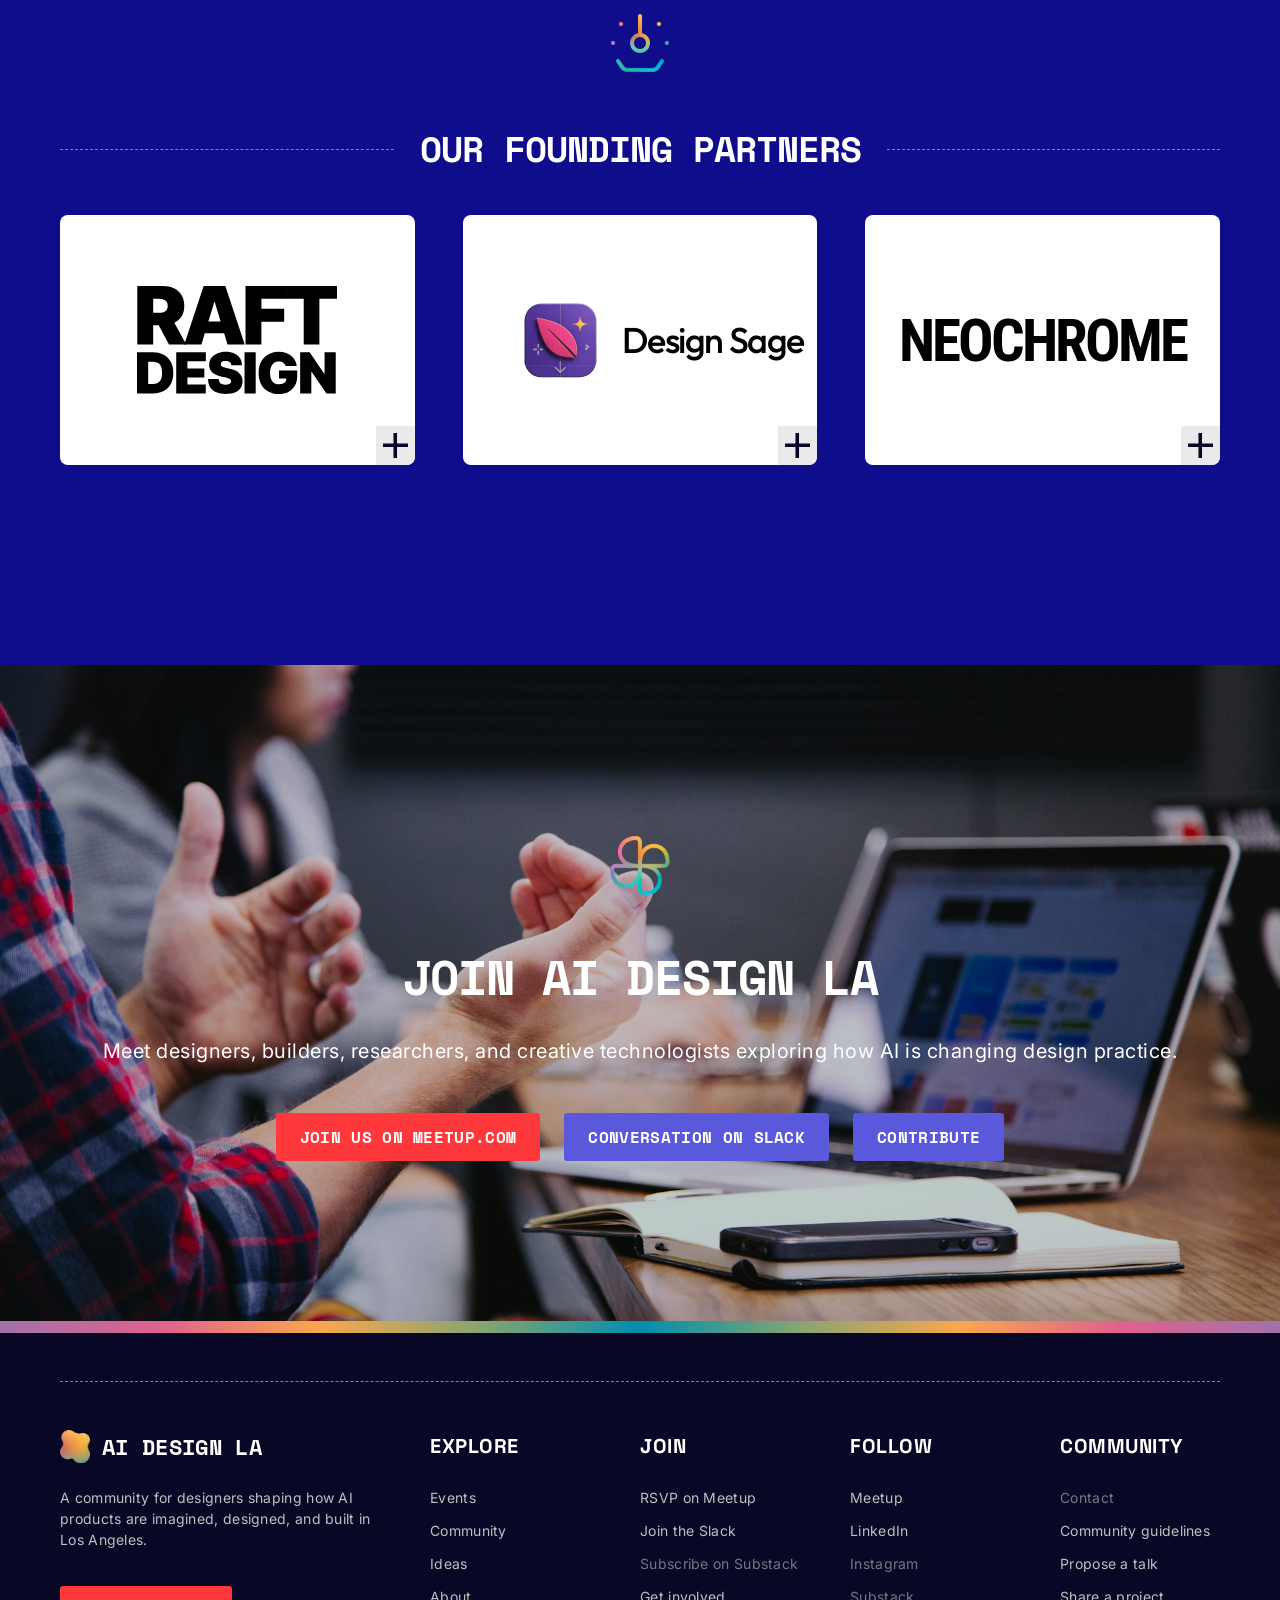
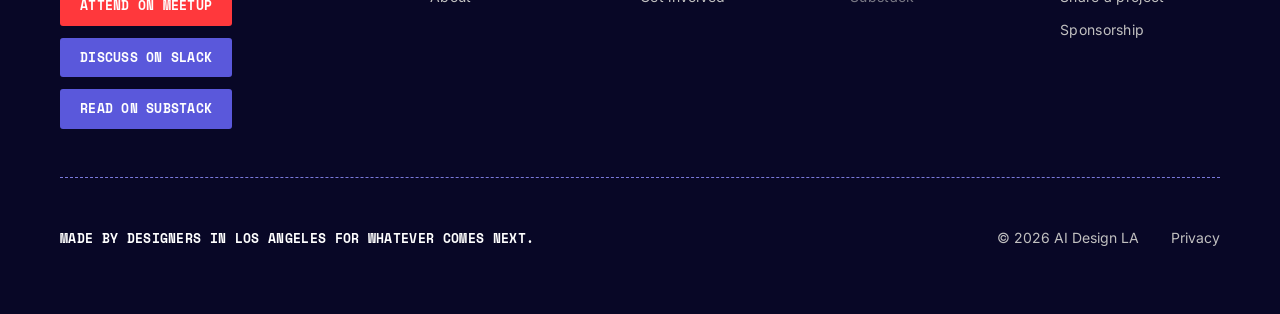
==== commit b38e8b6d: "Add Ideas page with data-driven article content Featured article and editorial grid render from js/i" ====
--- a/about.html
+++ b/about.html
@@ -38,7 +38,7 @@
       <a class="site-nav__link" href="about.html">About</a>
       <a class="site-nav__link" href="events.html">Events</a>
       <a class="site-nav__link" href="community.html">Community</a>
-      <a class="site-nav__link" href="index.html#ideas">Ideas</a>
+      <a class="site-nav__link" href="ideas.html">Ideas</a>
       <a class="site-nav__link" href="tools.html">Tools</a>
       <a class="site-nav__link site-nav__link--accent" href="index.html#join">Join the community</a>
     </nav>
@@ -71,7 +71,7 @@
       <a class="mobile-menu__link type-heading-4" href="about.html">About</a>
       <a class="mobile-menu__link type-heading-4" href="events.html">Events</a>
       <a class="mobile-menu__link type-heading-4" href="community.html">Community</a>
-      <a class="mobile-menu__link type-heading-4" href="index.html#ideas">Ideas</a>
+      <a class="mobile-menu__link type-heading-4" href="ideas.html">Ideas</a>
       <a class="mobile-menu__link type-heading-4" href="tools.html">Tools</a>
       <a class="mobile-menu__link type-heading-4" href="index.html#join">Join us</a>
       <span class="mobile-menu__link type-heading-4">Contact</span>
@@ -92,7 +92,7 @@
         <a class="site-nav__link" href="about.html">About</a>
         <a class="site-nav__link" href="events.html">Events</a>
         <a class="site-nav__link" href="community.html">Community</a>
-        <a class="site-nav__link" href="index.html#ideas">Ideas</a>
+        <a class="site-nav__link" href="ideas.html">Ideas</a>
         <a class="site-nav__link" href="tools.html">Tools</a>
         <a class="site-nav__link site-nav__link--accent" href="index.html#join">Join The community</a>
       </nav>
@@ -500,7 +500,7 @@
         <nav class="site-footer__col-links" aria-label="Explore">
           <a href="events.html">Events</a>
           <a href="community.html">Community</a>
-          <a href="index.html#ideas">Ideas</a>
+          <a href="ideas.html">Ideas</a>
           <a href="about.html">About</a>
         </nav>
       </div>
--- a/css/tokens.css
+++ b/css/tokens.css
@@ -13,7 +13,16 @@
   --bg-raised: #eaeaea;
   --bg-brand: #5a58db;
   --bg-accent: #ff383c;
+  --bg-accent-hover: #ff5e62;
   --bg-white: #ffffff;
+
+  /* ---------- Color: idea category tags ---------- */
+  /* Workflow/Research/Video reuse --gradient-brand's own stops as flat
+     colors, so every category tag stays inside the brand palette. */
+  --tag-case-study: var(--bg-accent-hover);
+  --tag-workflow: #008eaf;
+  --tag-research: #a173a9;
+  --tag-video: #df618f;
 
   /* ---------- Color: text ---------- */
   --text-primary: #ffffff;
--- a/css/components.css
+++ b/css/components.css
@@ -1054,9 +1054,34 @@
   background: var(--bg-brand);
 }
 
+.tag--solid-case-study {
+  background: var(--tag-case-study);
+}
+
+.tag--solid-workflow {
+  background: var(--tag-workflow);
+}
+
+.tag--solid-research {
+  background: var(--tag-research);
+}
+
+.tag--solid-video {
+  background: var(--tag-video);
+}
+
 .tag--outline {
   background: var(--bg-canvas);
   border: 1px dashed var(--border-rule);
+}
+
+/* ---------- Filter bar ---------- */
+
+.filter-bar {
+  display: flex;
+  flex-wrap: wrap;
+  align-items: center;
+  gap: var(--space-xs);
 }
 
 /* ---------- Row: event ---------- */
@@ -1574,6 +1599,280 @@
   .principle-row {
     flex-direction: column;
     gap: var(--space-sm);
+  }
+}
+
+/* ---------- Tag badge (image-overlay category label) ---------- */
+
+.tag-badge {
+  position: absolute;
+  top: var(--space-sm);
+  left: var(--space-sm);
+  padding: var(--space-xxxs) var(--space-xs);
+  border-radius: var(--radius-sm);
+  font-family: var(--font-mono);
+  font-weight: 700;
+  font-size: 11px;
+  line-height: 1.25;
+  letter-spacing: var(--tracking-label);
+  text-transform: uppercase;
+  color: var(--text-primary);
+}
+
+.tag-badge--accent {
+  background: var(--bg-accent);
+}
+
+.tag-badge--brand {
+  background: var(--bg-brand);
+}
+
+.tag-badge--case-study {
+  background: var(--tag-case-study);
+}
+
+.tag-badge--workflow {
+  background: var(--tag-workflow);
+}
+
+.tag-badge--research {
+  background: var(--tag-research);
+}
+
+.tag-badge--video {
+  background: var(--tag-video);
+}
+
+/* ---------- Featured article (edge-to-edge) ---------- */
+
+.featured-article {
+  display: flex;
+  align-items: stretch;
+  width: 100%;
+  min-height: 600px;
+}
+
+.featured-article__media {
+  position: relative;
+  flex: 1 1 0;
+  min-width: 0;
+}
+
+.featured-article__media img {
+  width: 100%;
+  height: 100%;
+  object-fit: cover;
+}
+
+.featured-article__media::after {
+  content: "";
+  position: absolute;
+  inset: 0;
+  background: linear-gradient(90deg, rgba(8, 7, 38, 0) 60%, var(--bg-canvas) 100%);
+}
+
+.featured-article__body {
+  display: flex;
+  flex: 1 1 0;
+  flex-direction: column;
+  justify-content: center;
+  gap: var(--space-lg);
+  min-width: 0;
+  padding: var(--space-xxl);
+  background: var(--bg-canvas);
+}
+
+.featured-article__tags {
+  display: flex;
+  gap: var(--space-sm);
+  align-items: center;
+}
+
+.featured-article__title {
+  font-family: var(--font-mono);
+  font-weight: 700;
+  font-size: var(--size-heading-2);
+  line-height: var(--line-height-heading-2);
+  letter-spacing: var(--tracking-heading);
+  text-transform: uppercase;
+  color: var(--text-primary);
+}
+
+.featured-article__excerpt {
+  font-family: var(--font-body);
+  font-size: var(--size-body-medium);
+  line-height: var(--line-height-body-medium);
+  letter-spacing: var(--tracking-body);
+  color: var(--text-subtle);
+}
+
+.featured-article__footer {
+  display: flex;
+  align-items: center;
+  justify-content: space-between;
+  padding-top: var(--space-lg);
+  border-top: 1px dashed var(--border-rule);
+}
+
+.featured-article__byline {
+  display: flex;
+  flex-direction: column;
+  gap: var(--space-xxxs);
+}
+
+.featured-article__author {
+  font-family: var(--font-mono);
+  font-weight: 700;
+  font-size: var(--size-label-medium);
+  letter-spacing: var(--tracking-label);
+  text-transform: uppercase;
+  color: var(--text-primary);
+}
+
+.featured-article__date {
+  font-family: var(--font-mono);
+  font-weight: 700;
+  font-size: var(--size-label-small);
+  letter-spacing: var(--tracking-label-small);
+  text-transform: uppercase;
+  color: var(--text-brand-light);
+}
+
+.featured-article__read {
+  font-family: var(--font-mono);
+  font-weight: 700;
+  font-size: var(--size-label-medium);
+  letter-spacing: var(--tracking-label);
+  text-transform: uppercase;
+  color: var(--text-primary);
+}
+
+@media (max-width: 900px) {
+  .featured-article {
+    flex-direction: column;
+    min-height: 0;
+  }
+
+  .featured-article__media {
+    height: 280px;
+  }
+
+  .featured-article__media::after {
+    background: linear-gradient(180deg, rgba(8, 7, 38, 0) 70%, var(--bg-canvas) 100%);
+  }
+}
+
+/* ---------- Card: article ---------- */
+
+.article-card {
+  display: flex;
+  flex-direction: column;
+  height: 100%;
+  background: var(--bg-white);
+  border: 1px dashed var(--border-rule);
+  border-radius: var(--radius-md);
+  overflow: hidden;
+  text-align: left;
+}
+
+.article-card__media {
+  position: relative;
+  flex-shrink: 0;
+  aspect-ratio: 16 / 9;
+}
+
+.article-card__media img {
+  width: 100%;
+  height: 100%;
+  object-fit: cover;
+}
+
+.article-card__body {
+  display: flex;
+  flex: 1 0 0;
+  flex-direction: column;
+  gap: 14px;
+  padding: var(--space-md);
+}
+
+.article-card__title {
+  font-family: var(--font-heading);
+  font-weight: 700;
+  font-size: var(--size-heading-4);
+  line-height: var(--line-height-body-medium);
+  letter-spacing: var(--tracking-body);
+  text-transform: uppercase;
+  color: var(--text-reversed);
+}
+
+.article-card__excerpt {
+  font-family: var(--font-body);
+  font-size: var(--size-body-medium);
+  line-height: var(--line-height-body-medium);
+  letter-spacing: var(--tracking-body);
+  color: var(--text-muted);
+  flex: 1 0 0;
+  display: -webkit-box;
+  -webkit-line-clamp: 3;
+  -webkit-box-orient: vertical;
+  overflow: hidden;
+}
+
+.article-card__footer {
+  display: flex;
+  align-items: center;
+  justify-content: space-between;
+  gap: var(--space-sm);
+  padding-top: var(--space-xxs);
+  border-top: 1px dashed var(--border-rule);
+}
+
+.article-card__meta {
+  font-family: var(--font-mono);
+  font-weight: 700;
+  font-size: var(--size-label-small);
+  letter-spacing: var(--tracking-label-small);
+  text-transform: uppercase;
+  color: var(--text-brand);
+}
+
+.article-card__read {
+  flex-shrink: 0;
+  font-family: var(--font-mono);
+  font-weight: 700;
+  font-size: var(--size-label-small);
+  letter-spacing: var(--tracking-label);
+  text-transform: uppercase;
+  color: var(--text-reversed);
+}
+
+.article-card--wide {
+  flex-direction: row;
+}
+
+.article-card--wide .article-card__media {
+  width: 260px;
+  aspect-ratio: auto;
+  flex-shrink: 0;
+}
+
+.article-card--wide .article-card__body {
+  justify-content: center;
+  padding: 28px;
+}
+
+.article-card--wide .article-card__excerpt {
+  -webkit-line-clamp: 3;
+}
+
+@media (max-width: 640px) {
+  .article-card--wide {
+    flex-direction: column;
+  }
+
+  .article-card--wide .article-card__media {
+    width: 100%;
+    aspect-ratio: 16 / 9;
   }
 }
 
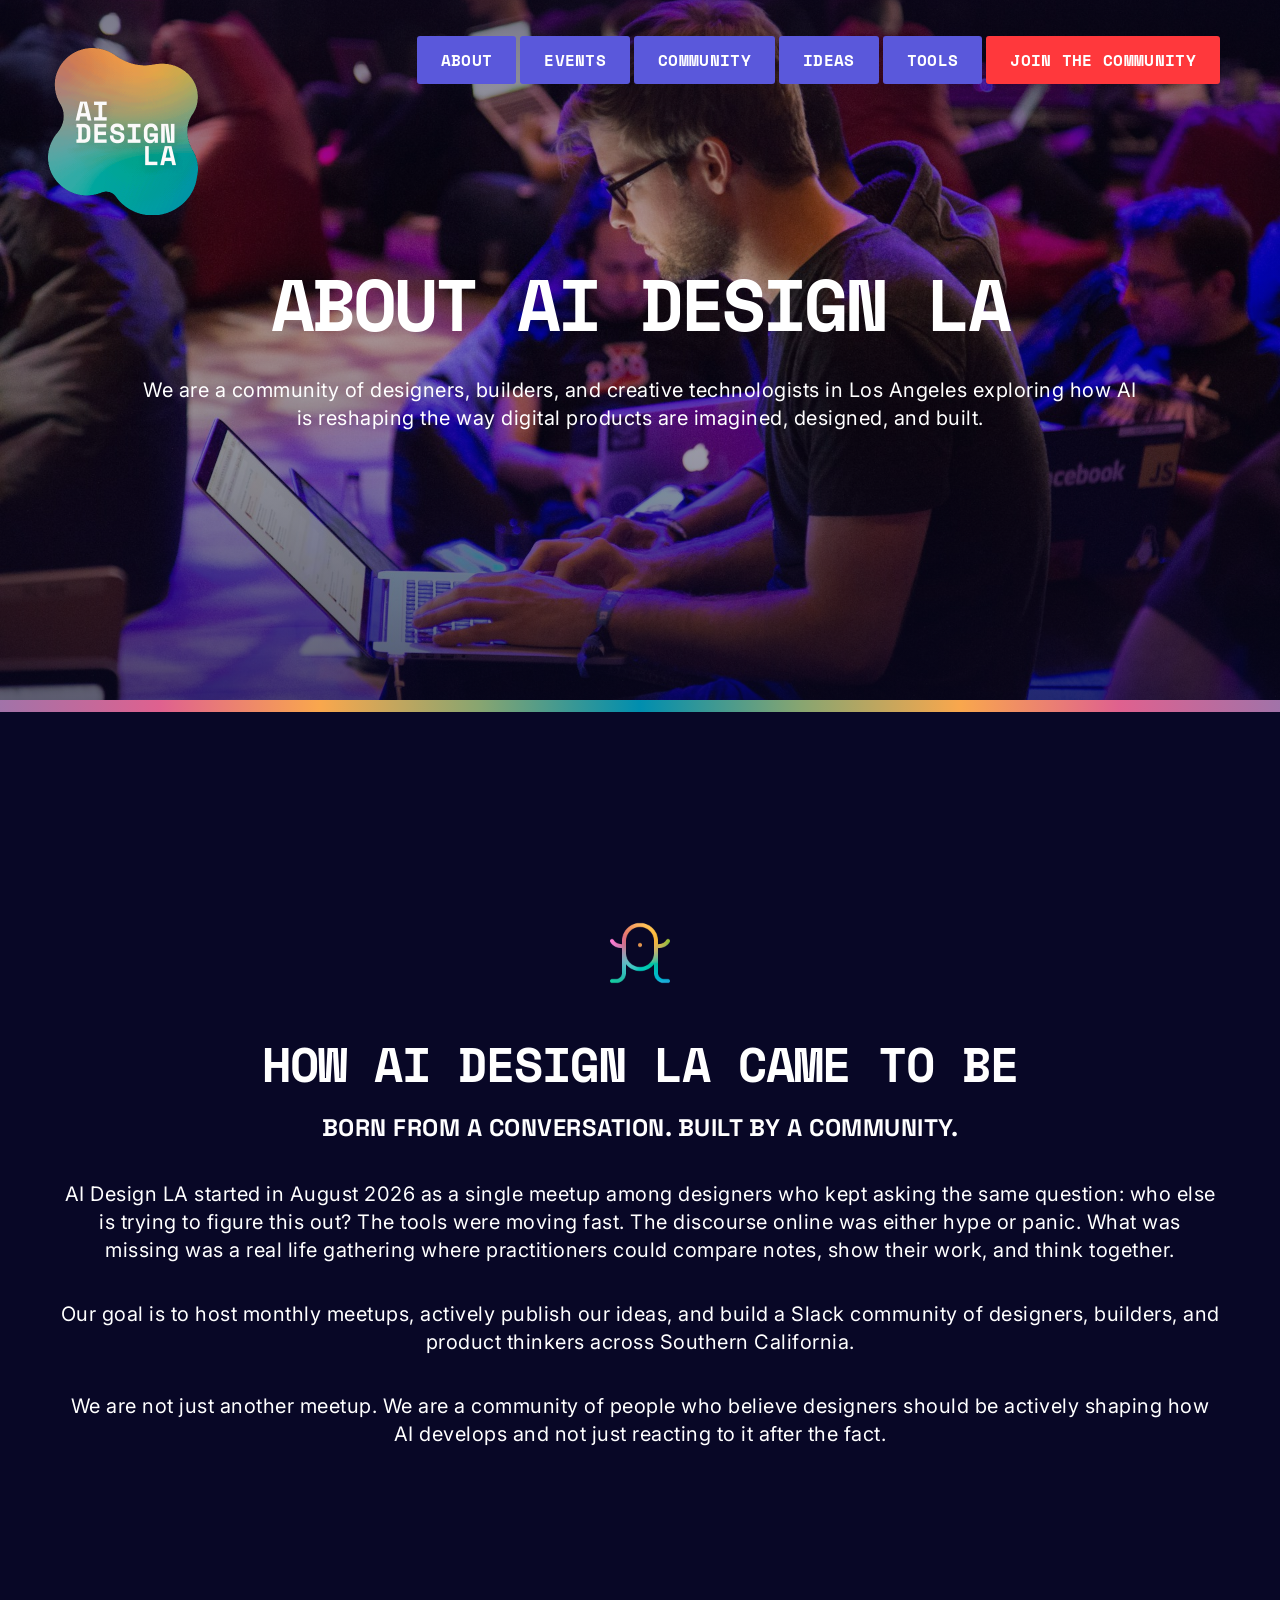
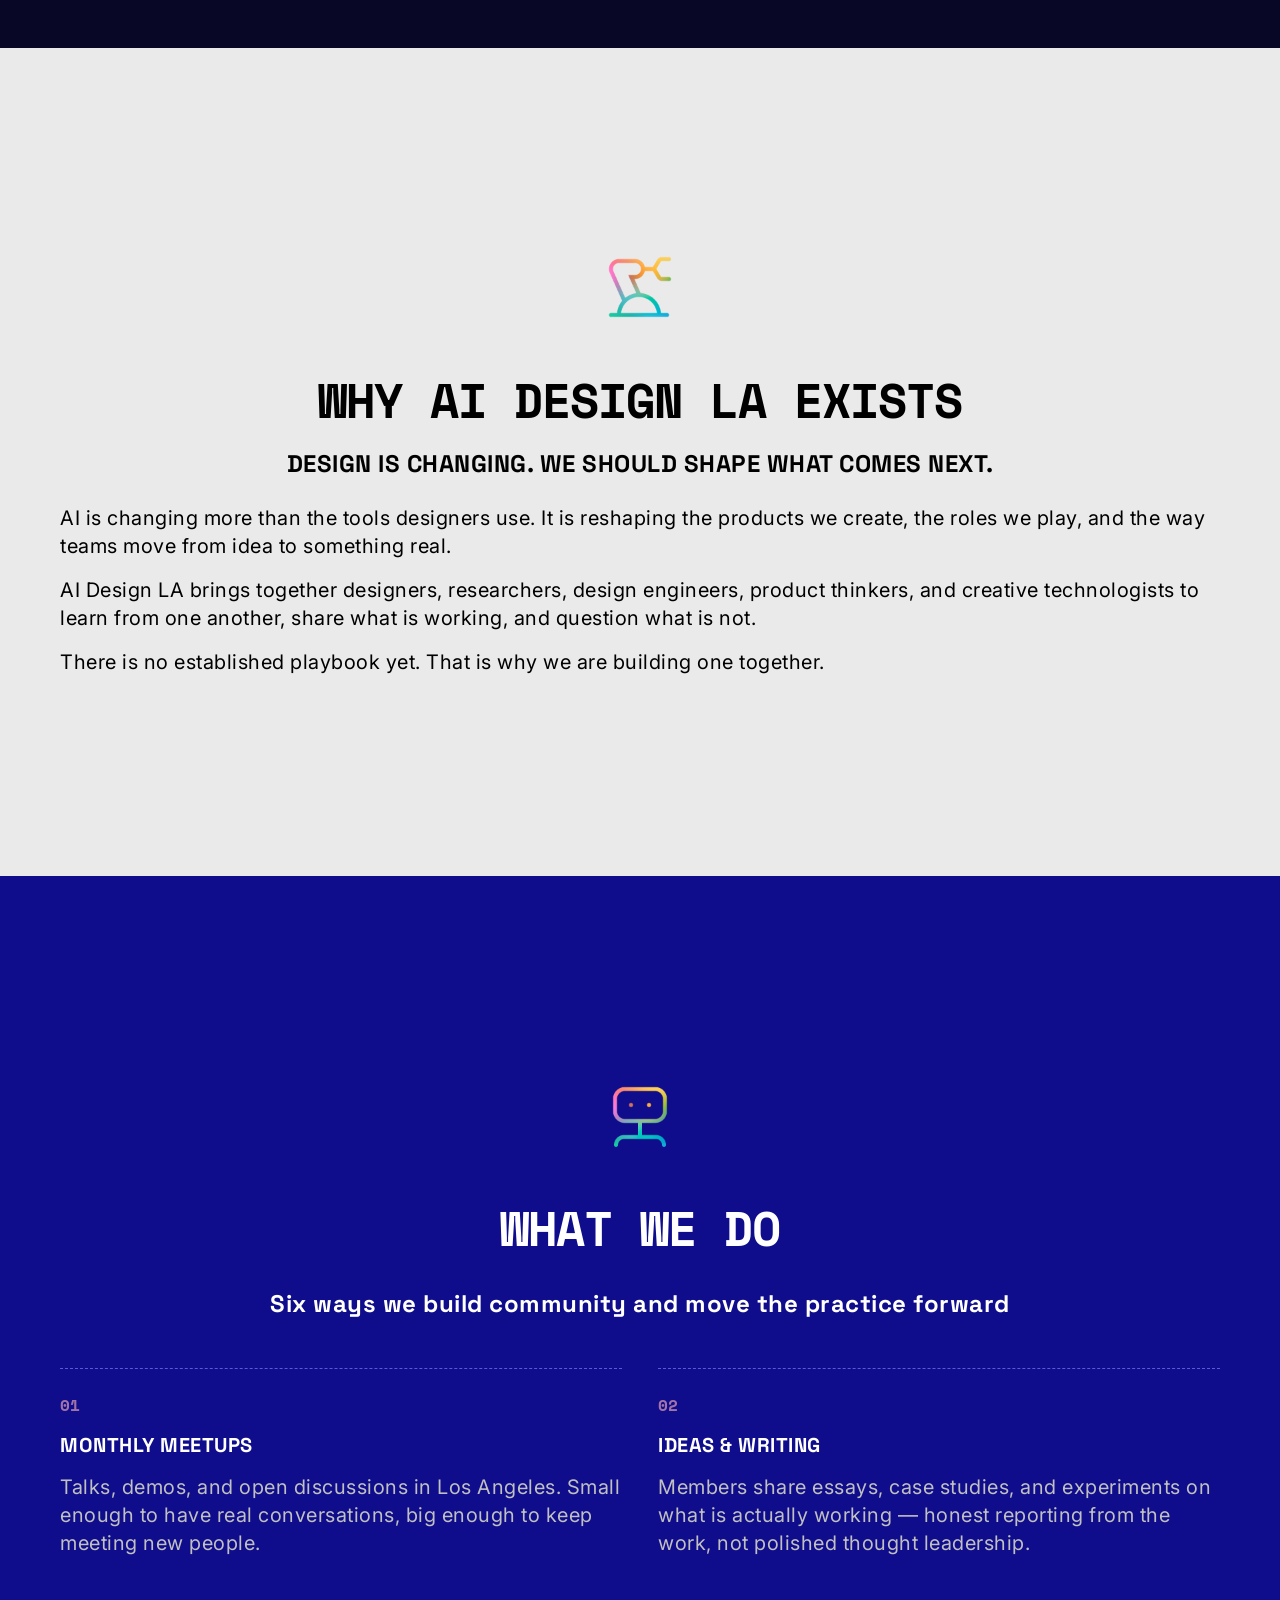
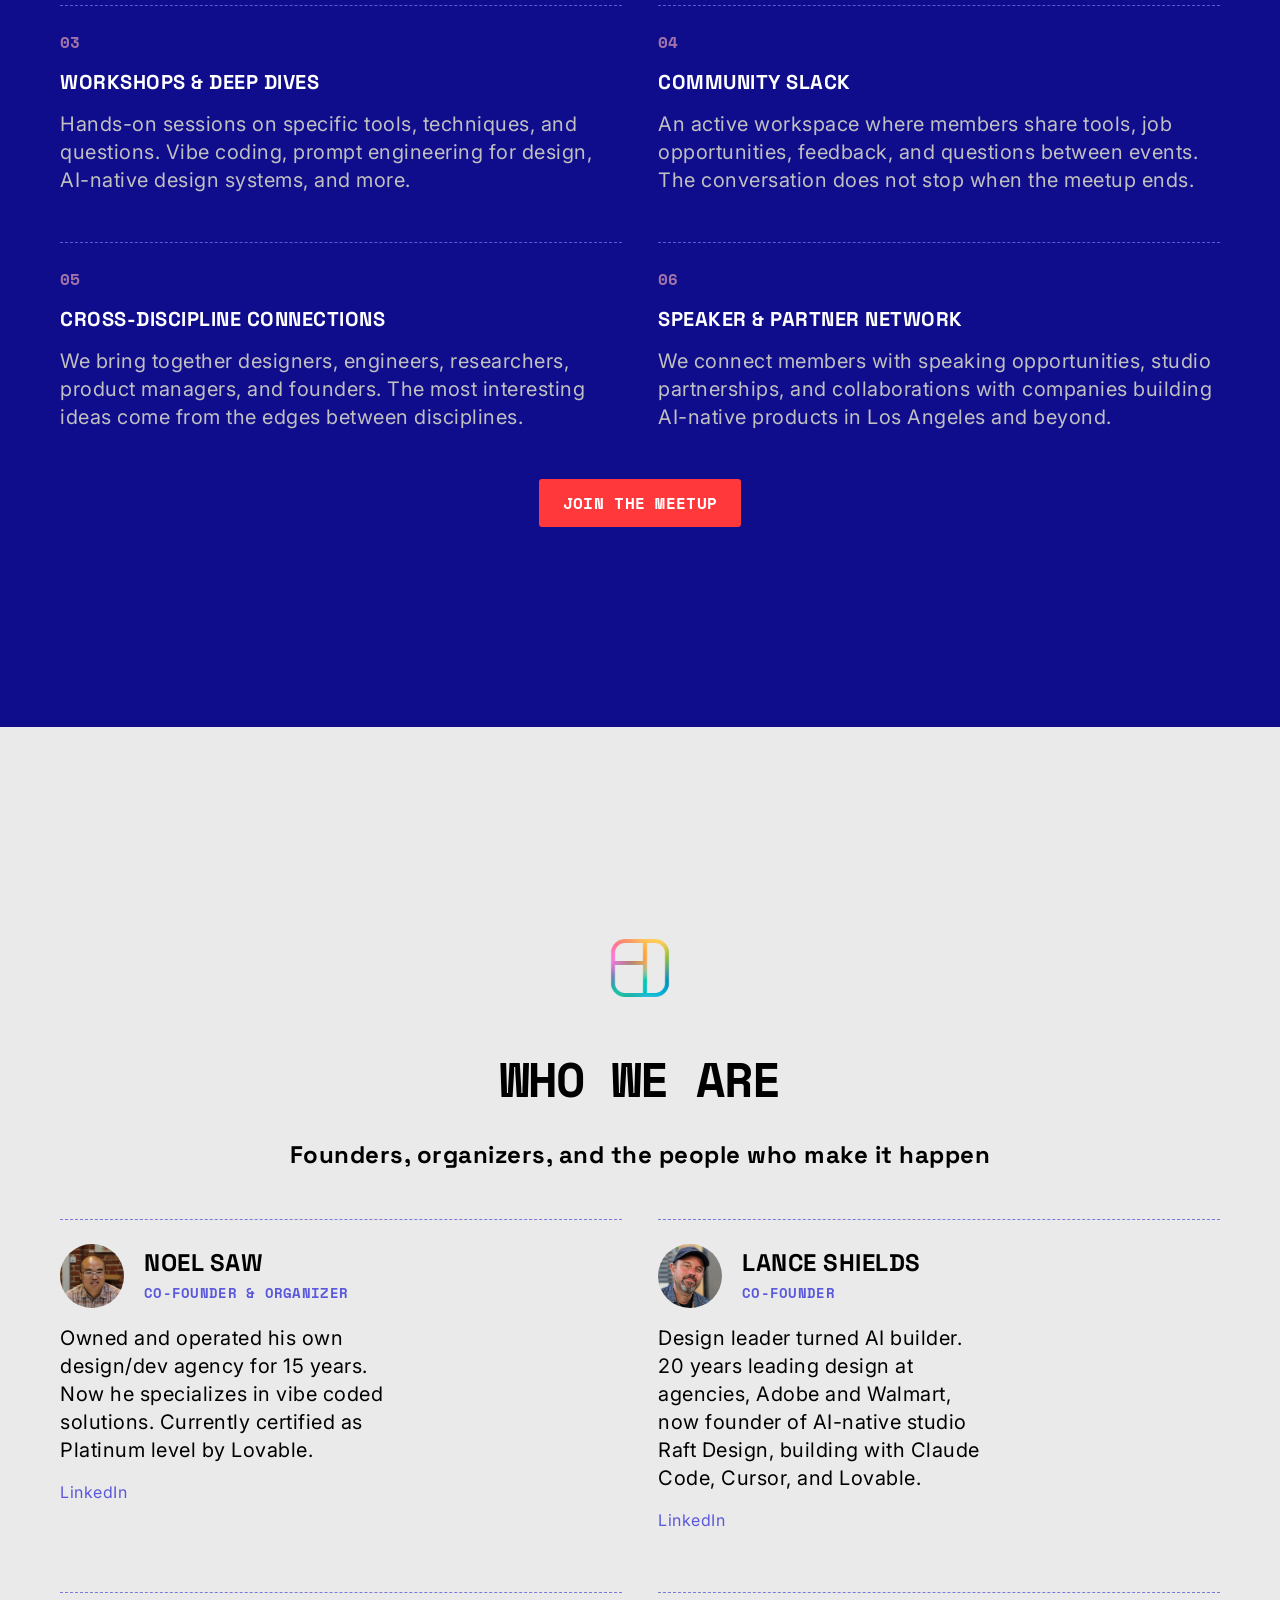
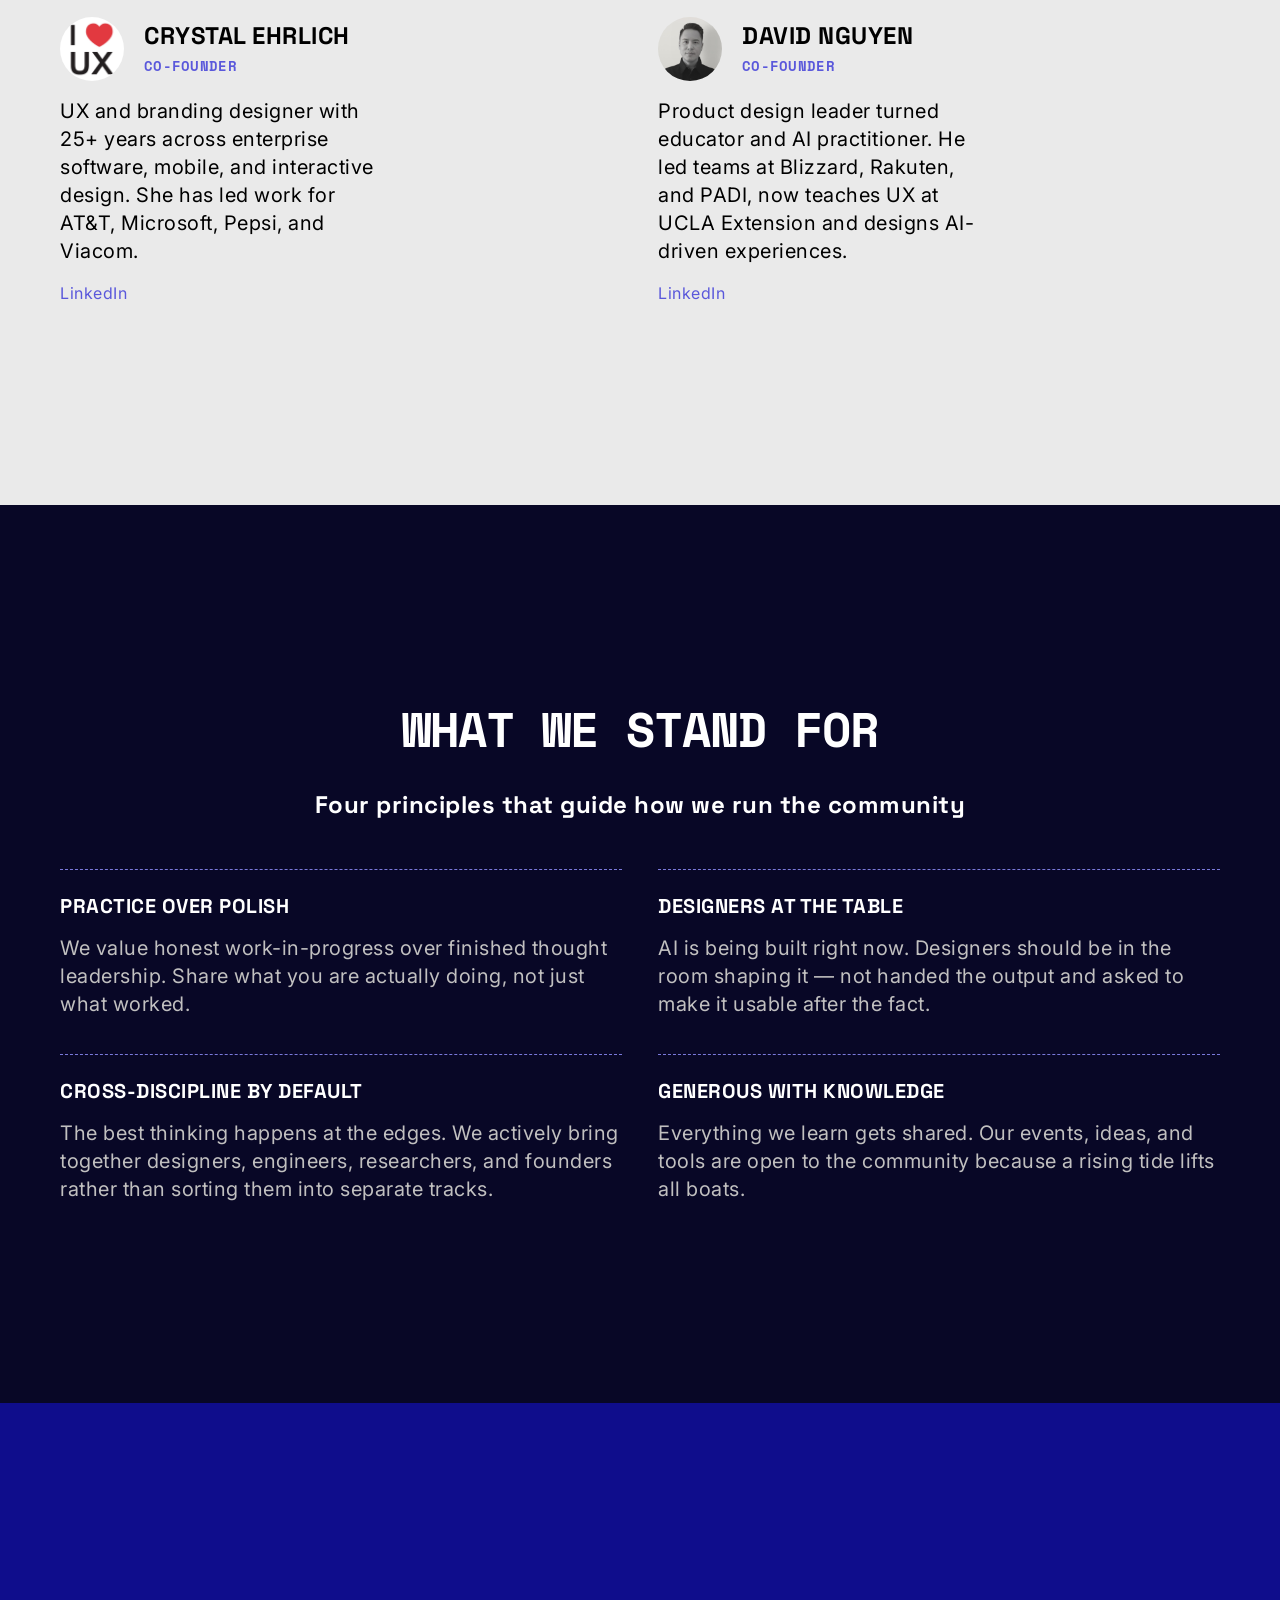
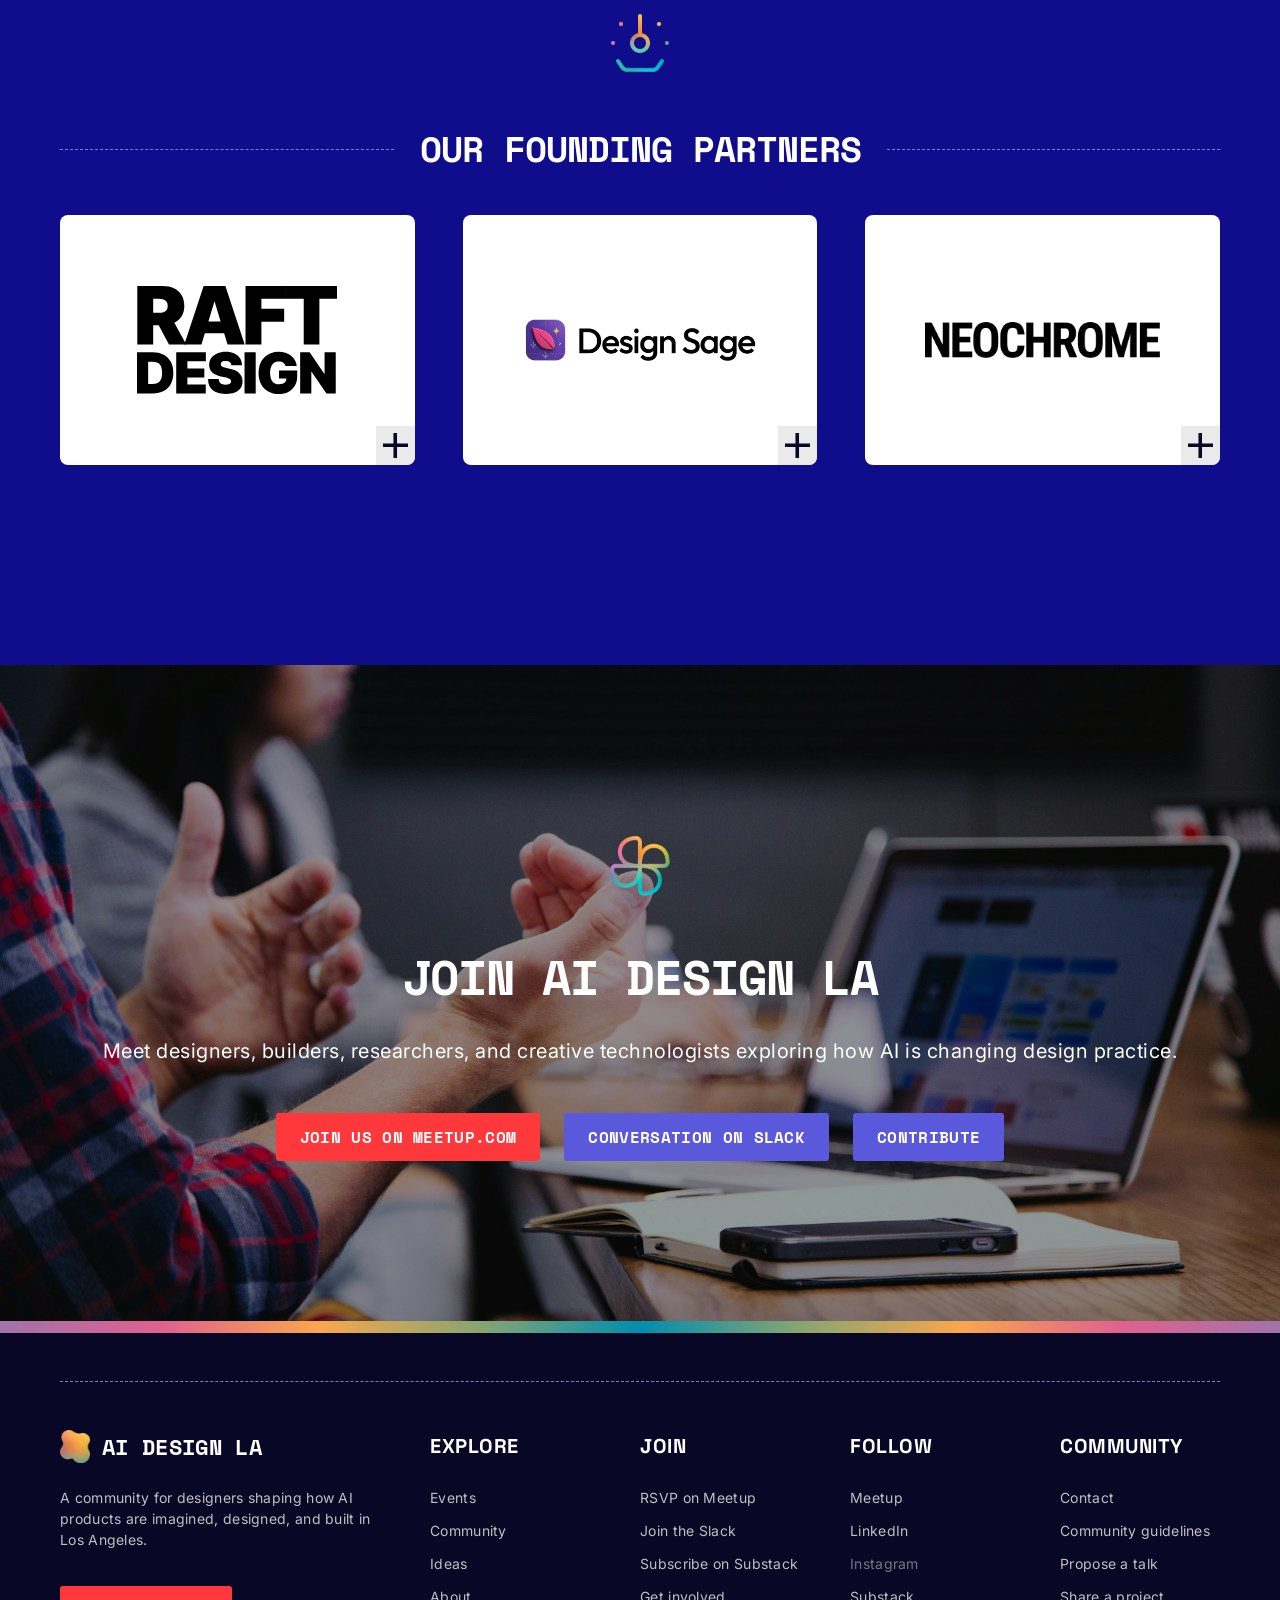
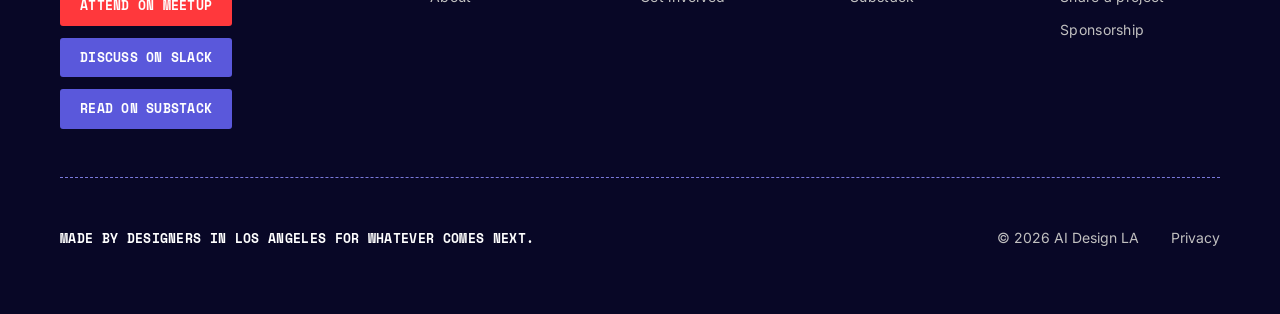
==== commit 66639f5f: "Add Tools and Contact pages; sitewide nav, Join panel, and partner logo fixes Tools page: full Figma" ====
--- a/about.html
+++ b/about.html
@@ -40,7 +40,7 @@
       <a class="site-nav__link" href="community.html">Community</a>
       <a class="site-nav__link" href="ideas.html">Ideas</a>
       <a class="site-nav__link" href="tools.html">Tools</a>
-      <a class="site-nav__link site-nav__link--accent" href="index.html#join">Join the community</a>
+      <a class="site-nav__link site-nav__link--accent" href="https://www.meetup.com/ai-design-la/" target="_blank" rel="noopener">Join the community</a>
     </nav>
 
     <button class="nav-toggle" data-nav-toggle aria-label="Open menu" aria-expanded="false">
@@ -74,7 +74,7 @@
       <a class="mobile-menu__link type-heading-4" href="ideas.html">Ideas</a>
       <a class="mobile-menu__link type-heading-4" href="tools.html">Tools</a>
       <a class="mobile-menu__link type-heading-4" href="index.html#join">Join us</a>
-      <span class="mobile-menu__link type-heading-4">Contact</span>
+      <a class="mobile-menu__link type-heading-4" href="contact.html#contact">Contact</a>
     </nav>
   </div>
 
@@ -94,7 +94,7 @@
         <a class="site-nav__link" href="community.html">Community</a>
         <a class="site-nav__link" href="ideas.html">Ideas</a>
         <a class="site-nav__link" href="tools.html">Tools</a>
-        <a class="site-nav__link site-nav__link--accent" href="index.html#join">Join The community</a>
+        <a class="site-nav__link site-nav__link--accent" href="https://www.meetup.com/ai-design-la/" target="_blank" rel="noopener">Join The community</a>
       </nav>
 
       <div class="hero__content">
@@ -393,16 +393,13 @@
         </article>
 
         <article class="partner-card">
-          <div class="partner-card__lockup">
-            <img
-              class="partner-card__logo"
-              src="images/partner-design-sage.png"
-              alt=""
-              width="75"
-              height="75"
-            />
-            <p class="partner-card__wordmark partner-card__wordmark--flicker">Design Sage</p>
-          </div>
+          <img
+            class="partner-card__mark partner-card__mark--wide"
+            src="images/Design-Sage-logo.png"
+            alt="Design Sage"
+            width="852"
+            height="152"
+          />
           <a
             class="partner-card__link"
             href="https://app.designsage.app/welcome/ai-design-la?utm_source=meetup&amp;utm_medium=organizer&amp;utm_campaign=ai-design-la-2026-08-29"
@@ -415,9 +412,13 @@
         </article>
 
         <article class="partner-card">
-          <p class="partner-card__wordmark partner-card__wordmark--neochrome partner-card__wordmark--flicker">
-            Neochrome
-          </p>
+          <img
+            class="partner-card__mark partner-card__mark--neochrome"
+            src="images/neochrome-logo.png"
+            alt="Neochrome"
+            width="636"
+            height="97"
+          />
           <a
             class="partner-card__link"
             href="https://neochro.me/"
@@ -434,7 +435,7 @@
     <!-- Join us -->
     <section class="section join" id="join">
       <img class="join__image" src="images/join-image.jpg" alt="" />
-      <div class="join__scrim" aria-hidden="true"></div>
+      <div class="join__scrim join__scrim--dark" aria-hidden="true"></div>
 
       <span class="icon" aria-hidden="true">
         <img src="images/Icon-6.png" alt="" width="80" height="80" />
@@ -460,7 +461,7 @@
         >
           Conversation on Slack
         </a>
-        <a class="btn btn--brand" href="#contribute">Contribute</a>
+        <a class="btn btn--brand" href="contact.html">Contribute</a>
       </div>
     </section>
 
@@ -491,7 +492,7 @@
           >
             Discuss on Slack
           </a>
-          <a class="btn btn--brand btn--small" href="#">Read on Substack</a>
+          <a class="btn btn--brand btn--small" href="https://aidesignla.substack.com/" target="_blank" rel="noopener">Read on Substack</a>
         </div>
       </div>
 
@@ -516,8 +517,8 @@
           >
             Join the Slack
           </a>
-          <span>Subscribe on Substack</span>
-          <a href="index.html#contribute">Get involved</a>
+          <a href="https://aidesignla.substack.com/" target="_blank" rel="noopener">Subscribe on Substack</a>
+          <a href="contact.html">Get involved</a>
         </nav>
       </div>
 
@@ -527,18 +528,18 @@
           <a href="https://www.meetup.com/ai-design-la/" target="_blank" rel="noopener">Meetup</a>
           <a href="https://www.linkedin.com/company/ai-design-la/" target="_blank" rel="noopener">LinkedIn</a>
           <span>Instagram</span>
-          <span>Substack</span>
+          <a href="https://aidesignla.substack.com/" target="_blank" rel="noopener">Substack</a>
         </nav>
       </div>
 
       <div class="site-footer__col">
         <p class="site-footer__col-title">Community</p>
         <nav class="site-footer__col-links" aria-label="Community" id="contribute">
-          <span>Contact</span>
-          <a href="#">Community guidelines</a>
-          <a href="#">Propose a talk</a>
-          <a href="#">Share a project</a>
-          <a href="#">Sponsorship</a>
+          <a href="contact.html#contact">Contact</a>
+          <a href="community.html#guidelines">Community guidelines</a>
+          <a href="contact.html#propose-a-talk">Propose a talk</a>
+          <a href="contact.html#share-a-project">Share a project</a>
+          <a href="contact.html#sponsorship">Sponsorship</a>
         </nav>
       </div>
     </div>
--- a/css/tokens.css
+++ b/css/tokens.css
@@ -24,6 +24,11 @@
   --tag-research: #a173a9;
   --tag-video: #df618f;
 
+  /* ---------- Color: tool status tags ---------- */
+  /* Dropped reuses the Tools page's own status legend color; distinct
+     from --tag-research even though both read as muted mauve. */
+  --tag-dropped: #aa7ba0;
+
   /* ---------- Color: text ---------- */
   --text-primary: #ffffff;
   --text-reversed: #000000;
@@ -31,6 +36,8 @@
   --text-muted: #8f8f8f;
   --text-brand: #5a58db;
   --text-brand-light: #7a79db;
+  --text-brand-bright: #adabf5;
+  --text-accent: #ff383c;
 
   /* ---------- Color: border / rule ---------- */
   --border-rule: #7a79db;
--- a/css/base.css
+++ b/css/base.css
@@ -121,6 +121,15 @@
   text-transform: uppercase;
 }
 
+.type-label-small {
+  font-family: var(--font-mono);
+  font-weight: 700;
+  font-size: var(--size-label-small);
+  line-height: var(--line-height-label-small);
+  letter-spacing: var(--tracking-label-small);
+  text-transform: uppercase;
+}
+
 .type-body-large {
   font-family: var(--font-body);
   font-weight: 400;
--- a/css/components.css
+++ b/css/components.css
@@ -53,6 +53,20 @@
 
 .btn--small.is-active {
   background: var(--bg-accent);
+}
+
+.btn--outline {
+  background: transparent;
+  border: 1px dashed var(--border-button);
+  color: var(--text-reversed);
+}
+
+.btn--outline:hover,
+.btn--outline:focus-visible {
+  background: var(--bg-brand);
+  border-style: solid;
+  color: var(--text-primary);
+  opacity: 1;
 }
 
 /* ---------- Site nav ---------- */
@@ -519,6 +533,12 @@
   text-transform: uppercase;
 }
 
+/* Small accent label sitting above a heading — combine with
+   .type-label-medium, e.g. <p class="type-label-medium eyebrow-label"> */
+.eyebrow-label {
+  color: var(--text-accent);
+}
+
 .section__body {
   display: flex;
   flex-direction: column;
@@ -578,6 +598,12 @@
   z-index: -1;
 }
 
+/* 20 percentage points darker than the default scrim — Figma spec for the
+   home/about/events Join panels specifically (rgba(0,0,0,0.4) vs 0.2). */
+.join__scrim--dark {
+  background: rgba(0, 0, 0, 0.4);
+}
+
 .join__actions {
   display: flex;
   flex-wrap: wrap;
@@ -792,64 +818,12 @@
   height: auto;
 }
 
-.partner-card__lockup {
-  display: flex;
-  align-items: center;
-  gap: var(--space-md);
-  min-width: 0;
-}
-
-.partner-card__logo {
-  width: 75px;
-  height: 75px;
-  border-radius: var(--radius-sm);
-  object-fit: cover;
-  flex-shrink: 0;
-}
-
-.partner-card__wordmark {
-  font-family: "Outfit", var(--font-heading);
-  font-weight: 500;
-  font-size: clamp(28px, 4.4vw, 64px);
-  line-height: 0.9;
-  letter-spacing: -0.04em;
-  color: var(--text-reversed);
-  white-space: nowrap;
-}
-
-.partner-card__lockup .partner-card__wordmark {
-  font-size: clamp(20px, 2.8vw, 40px);
-}
-
-.partner-card__wordmark--neochrome {
-  font-family: "Roboto Condensed", var(--font-heading);
-  font-weight: 700;
-  font-size: clamp(30px, 4.6vw, 66px);
-  letter-spacing: -0.05em;
-  text-transform: uppercase;
-}
-
-.partner-card__wordmark--flicker {
-  animation: partner-wordmark-flicker 2s linear infinite;
-}
-
-@keyframes partner-wordmark-flicker {
-  0% {
-    opacity: 0;
-  }
-  58.45% {
-    opacity: 0;
-    animation-timing-function: cubic-bezier(0.5, 0, 0.5, 1);
-  }
-  86.2% {
-    opacity: 1;
-  }
-  99.9% {
-    opacity: 1;
-  }
-  100% {
-    opacity: 0;
-  }
+.partner-card__mark--wide {
+  width: 425px;
+}
+
+.partner-card__mark--neochrome {
+  width: 320px;
 }
 
 .partner-card__link {
@@ -885,13 +859,6 @@
   }
 }
 
-@media (prefers-reduced-motion: reduce) {
-  .partner-card__wordmark--flicker {
-    animation: none;
-    opacity: 1;
-  }
-}
-
 /* ---------- Card: program (numbered, dashed top rule) ---------- */
 
 .program-card {
@@ -1068,6 +1035,10 @@
 
 .tag--solid-video {
   background: var(--tag-video);
+}
+
+.tag--solid-dropped {
+  background: var(--tag-dropped);
 }
 
 .tag--outline {
@@ -2029,3 +2000,25 @@
     gap: var(--space-lg);
   }
 }
+
+/* ---------- Form ---------- */
+
+.form-honeypot {
+  display: none;
+}
+
+.form__status {
+  padding: var(--space-sm) var(--space-md);
+  border-radius: var(--radius-sm);
+  font-size: var(--size-body-medium);
+}
+
+.form__status--success {
+  background: rgba(90, 88, 219, 0.15);
+  border: 1px dashed var(--border-rule);
+}
+
+.form__status--error {
+  background: rgba(255, 56, 60, 0.15);
+  border: 1px dashed var(--bg-accent);
+}
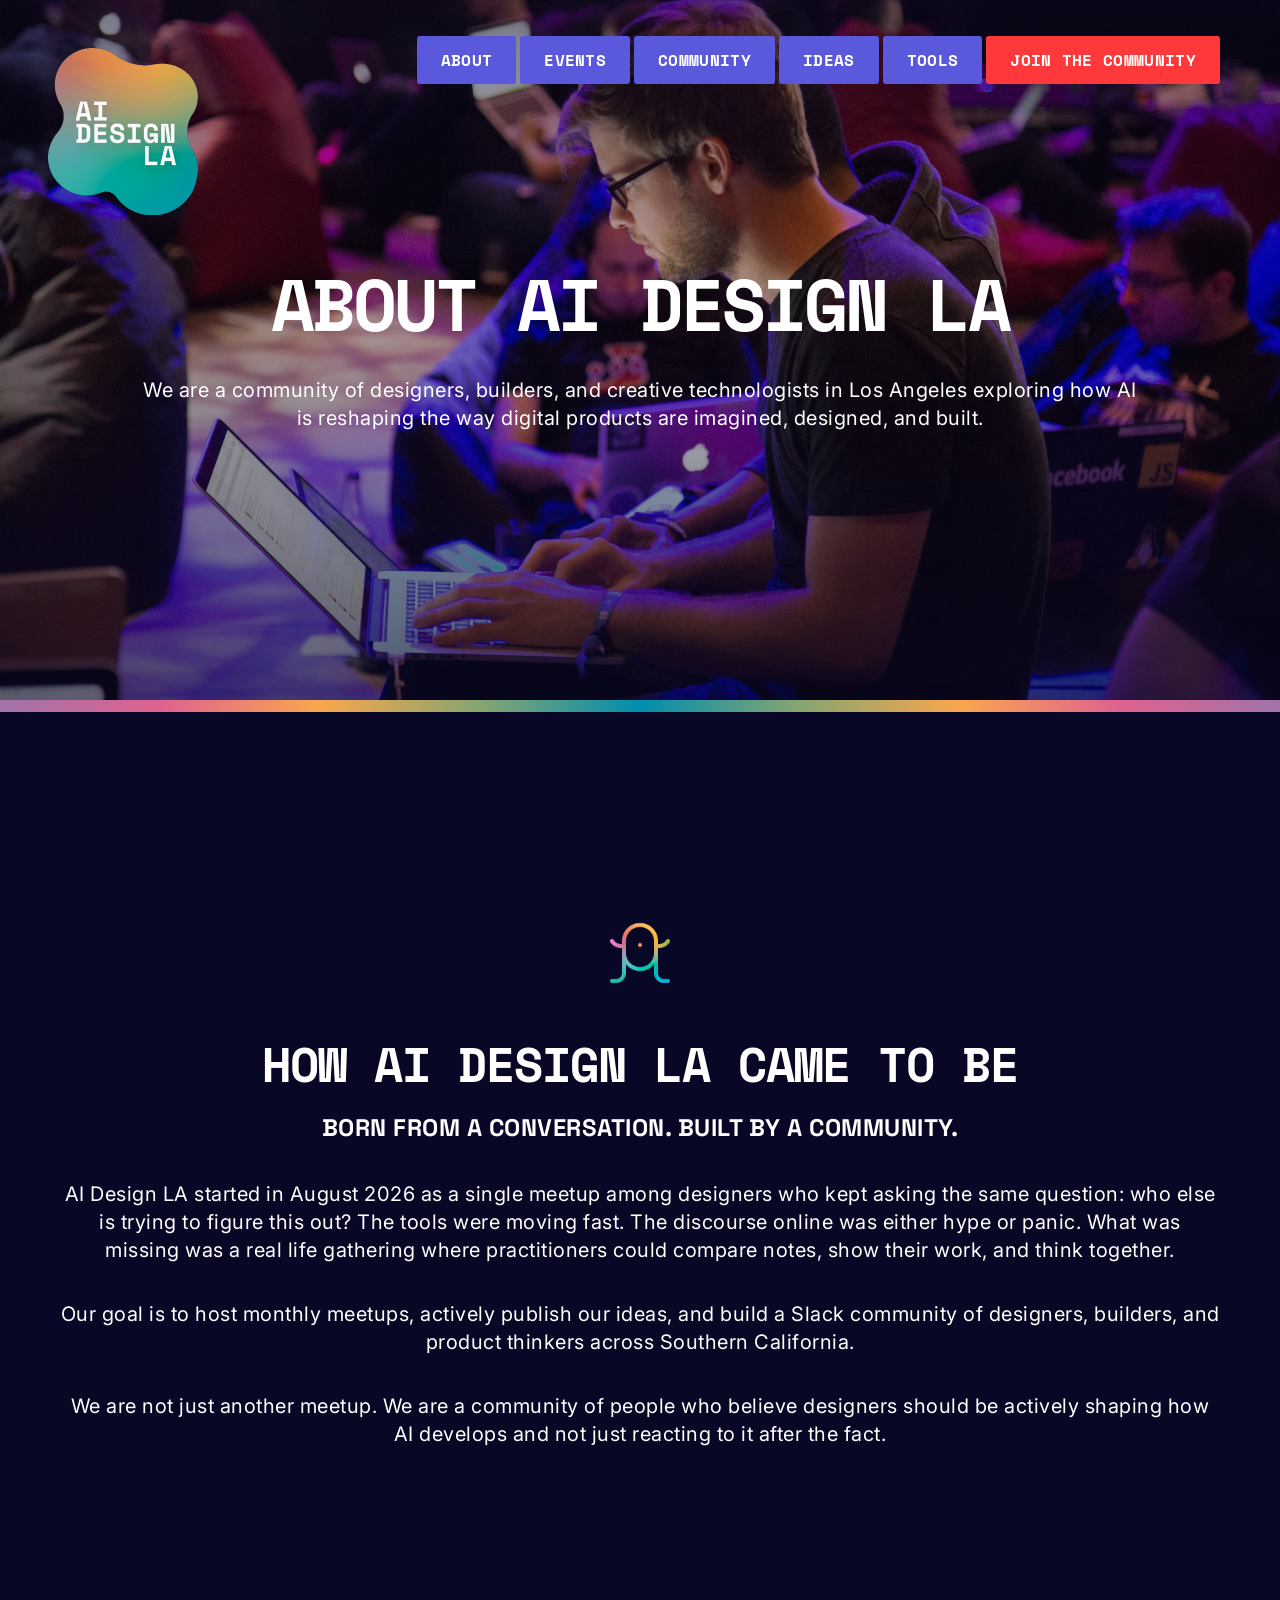
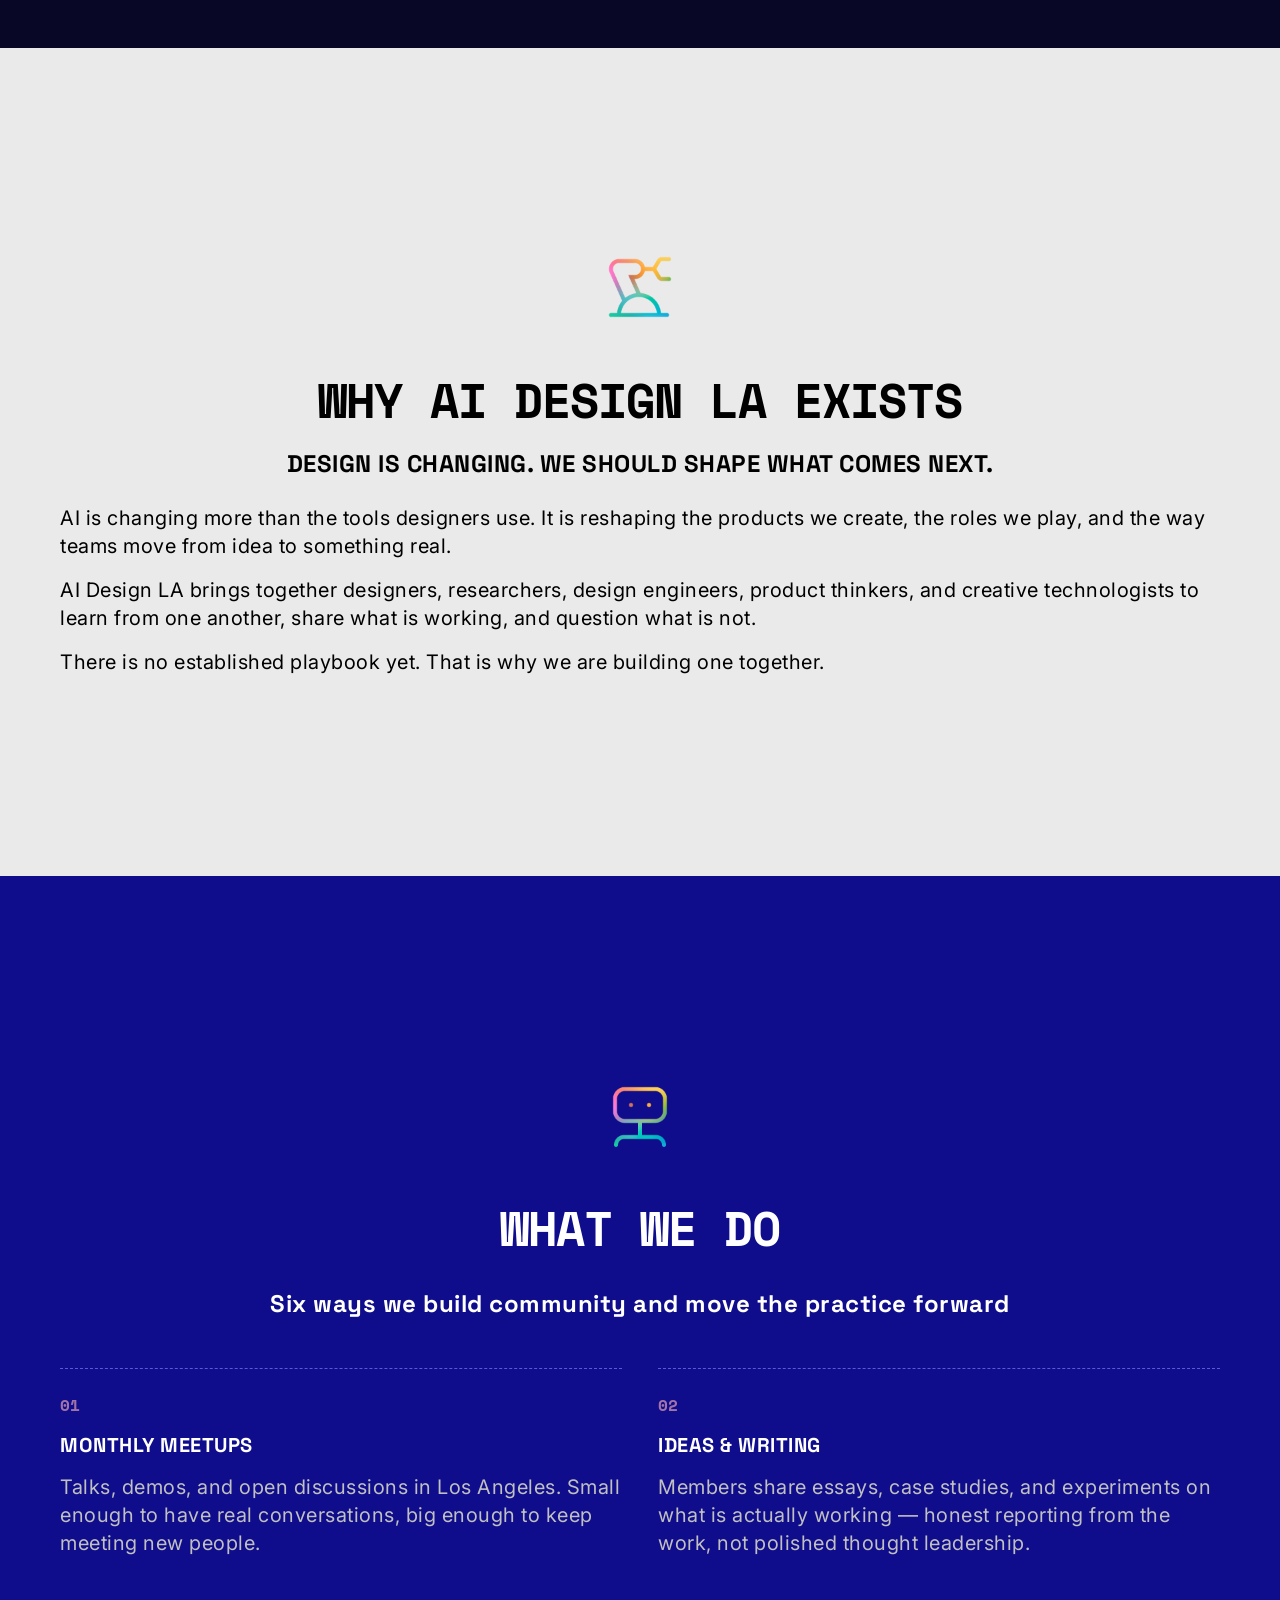
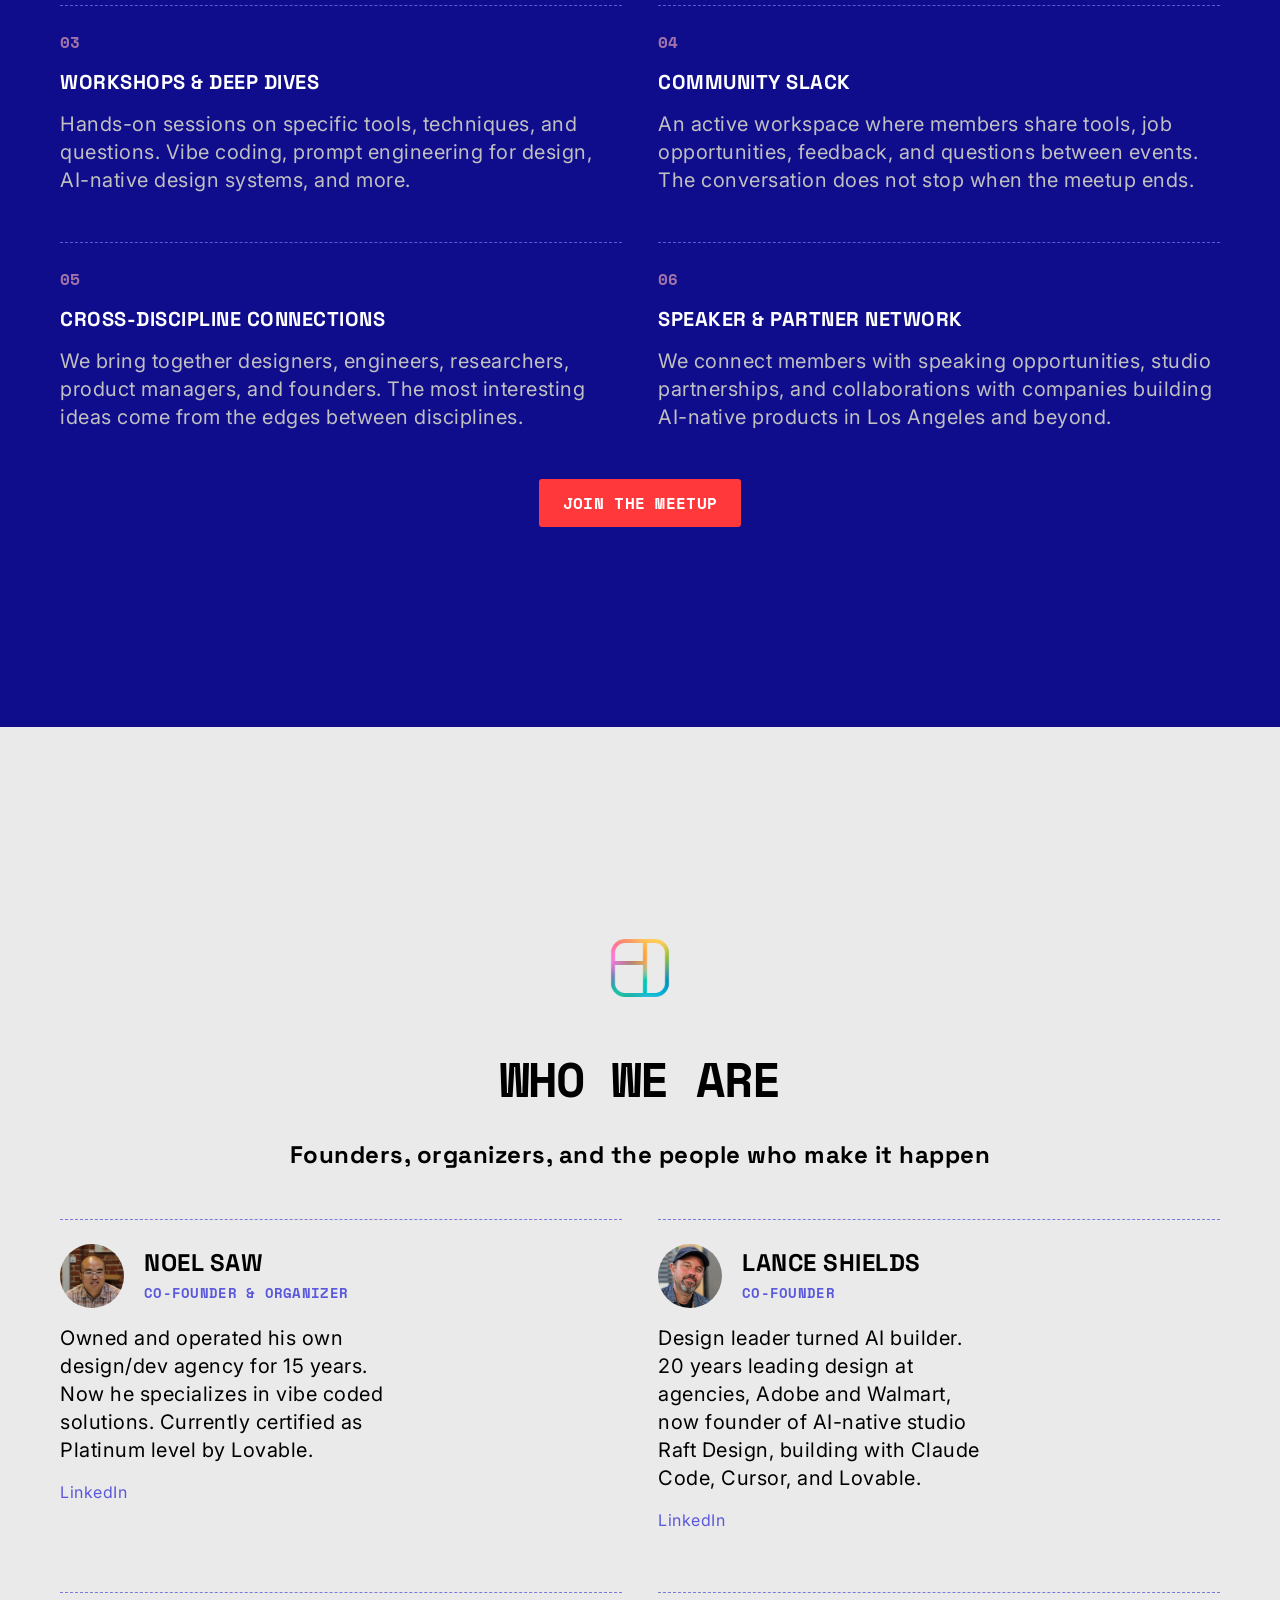
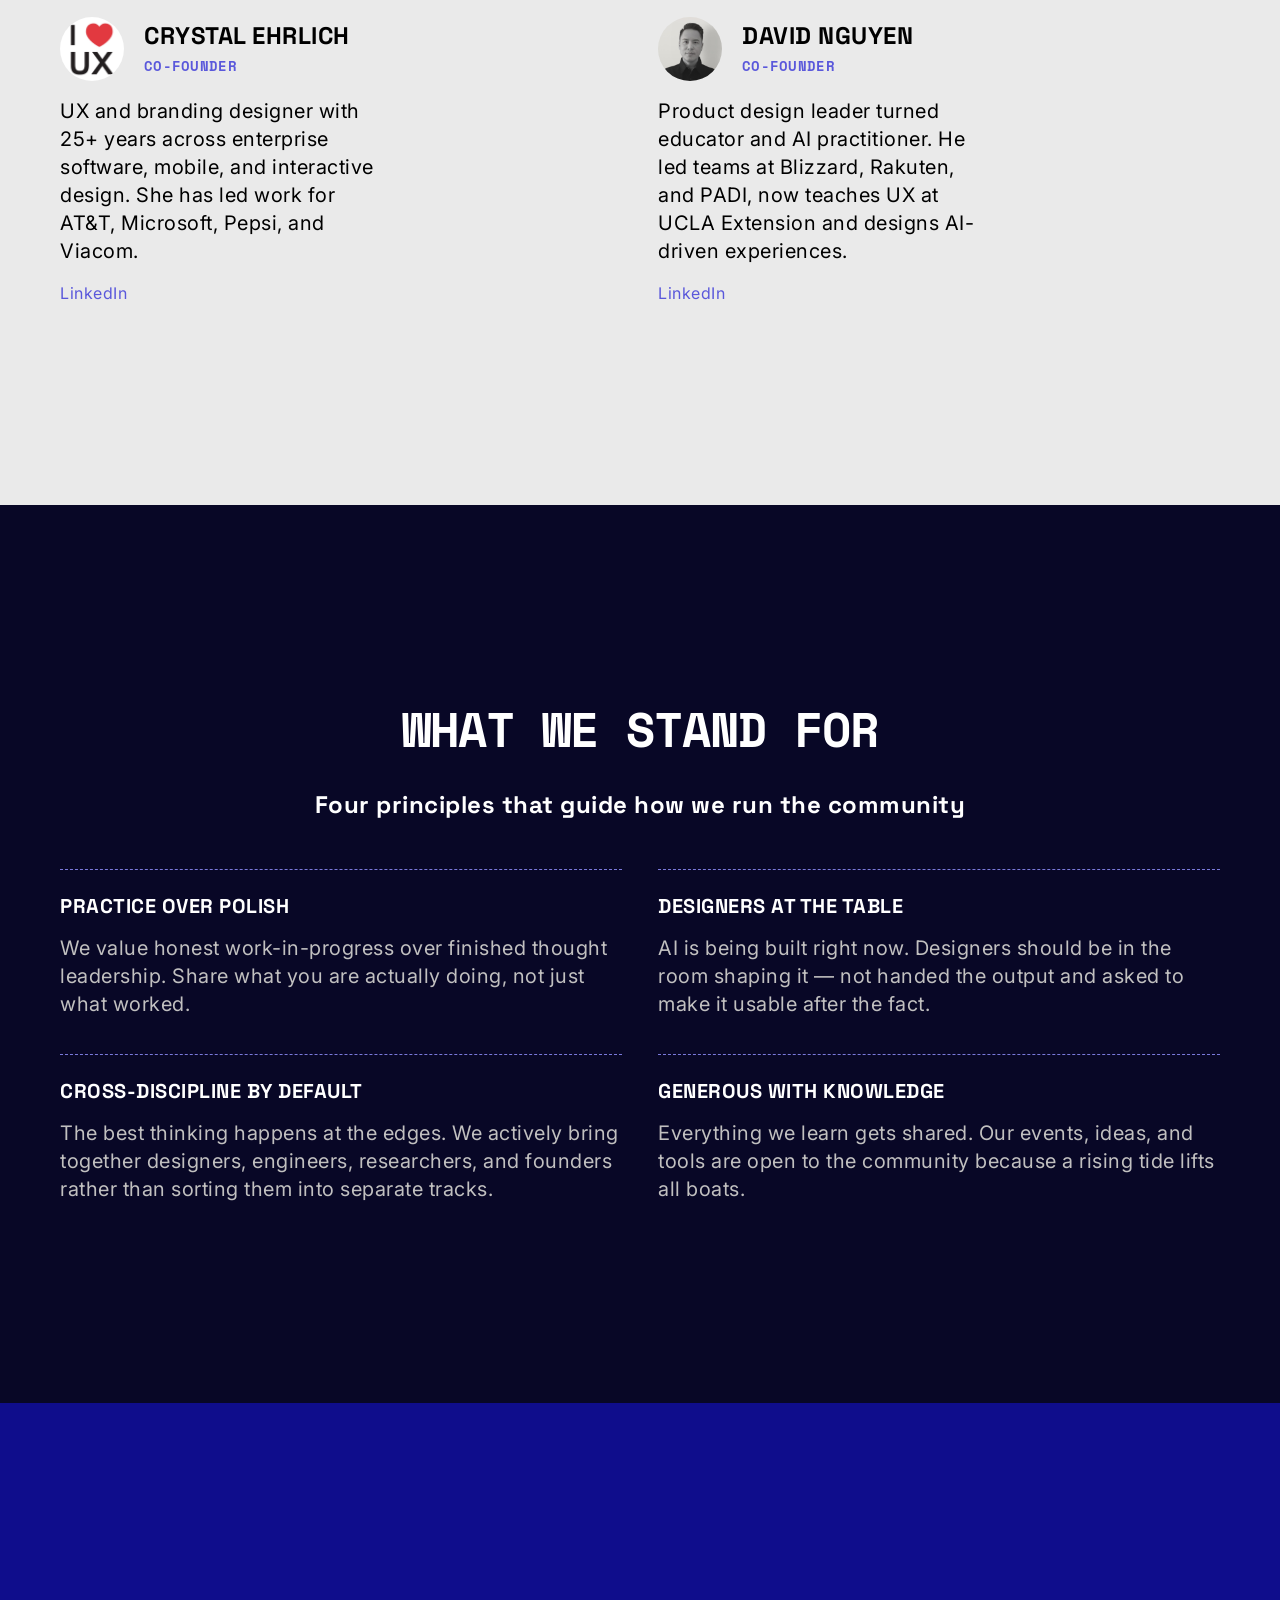
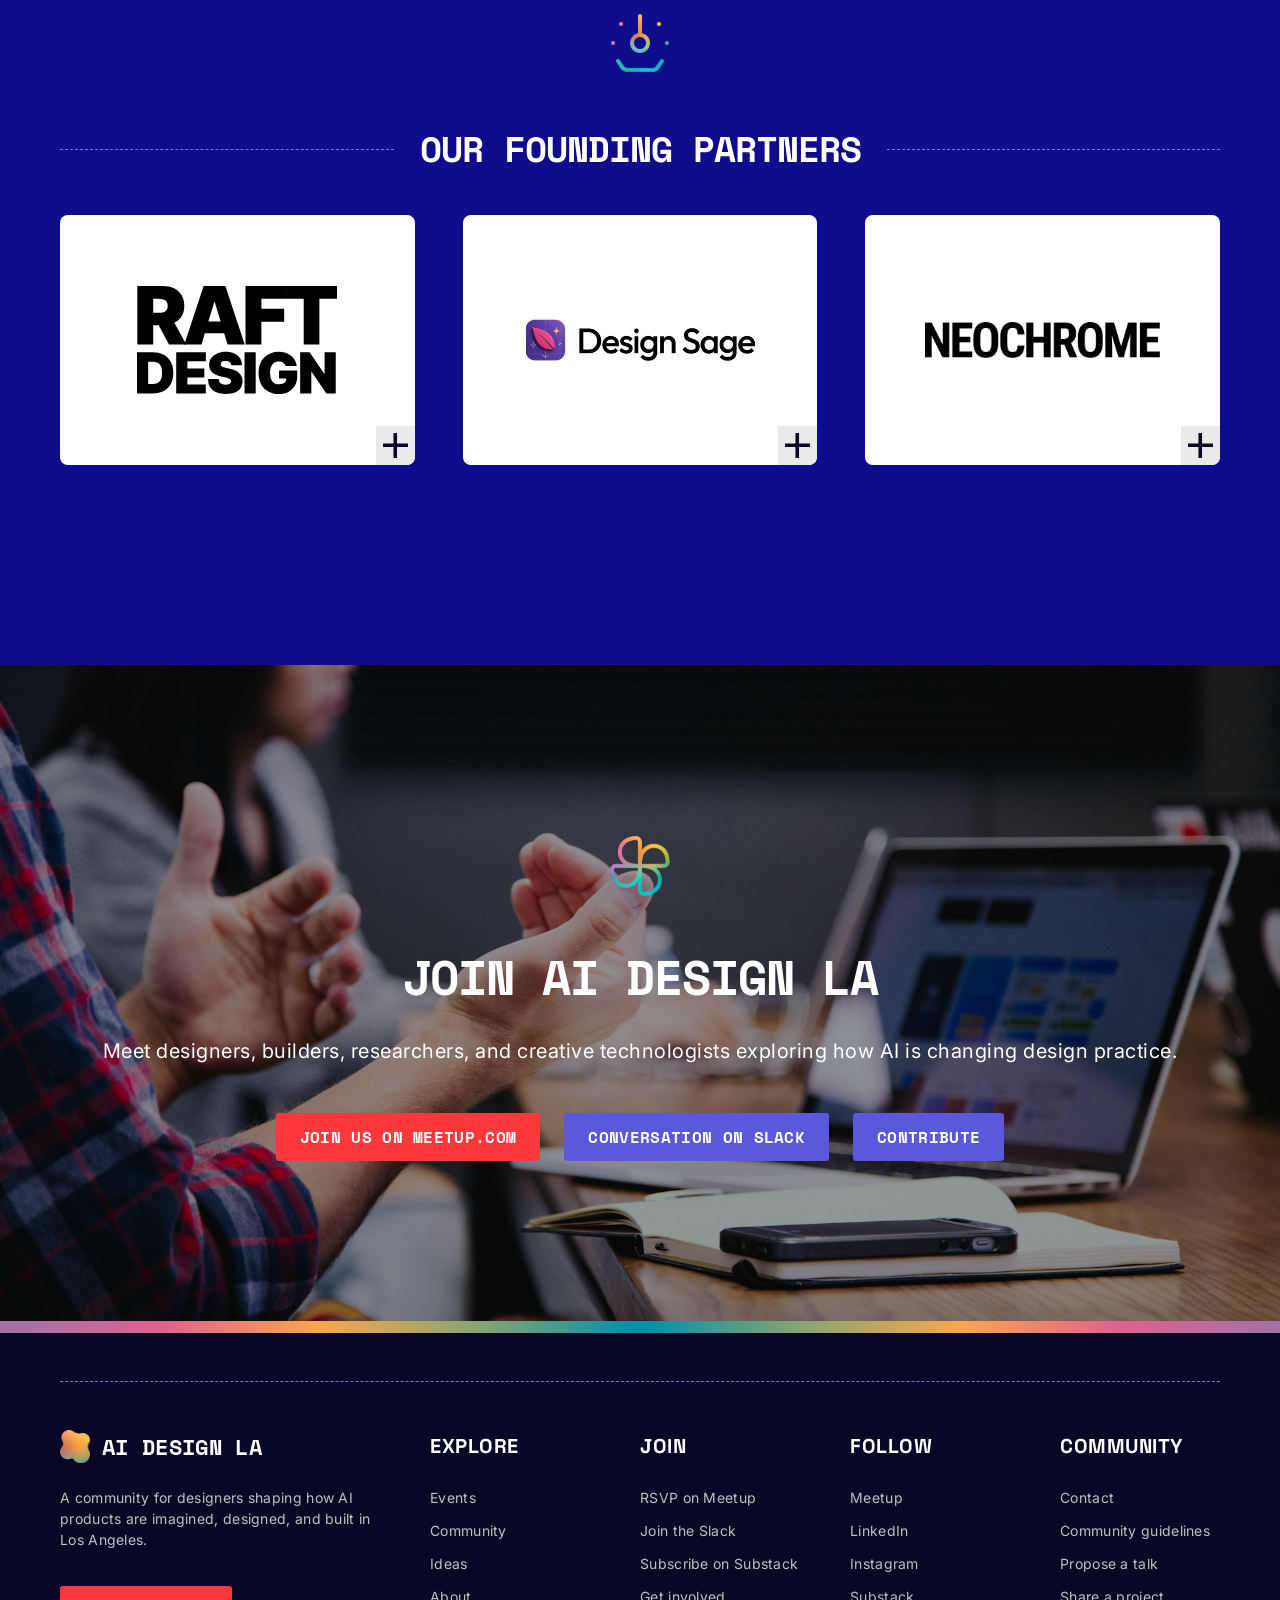
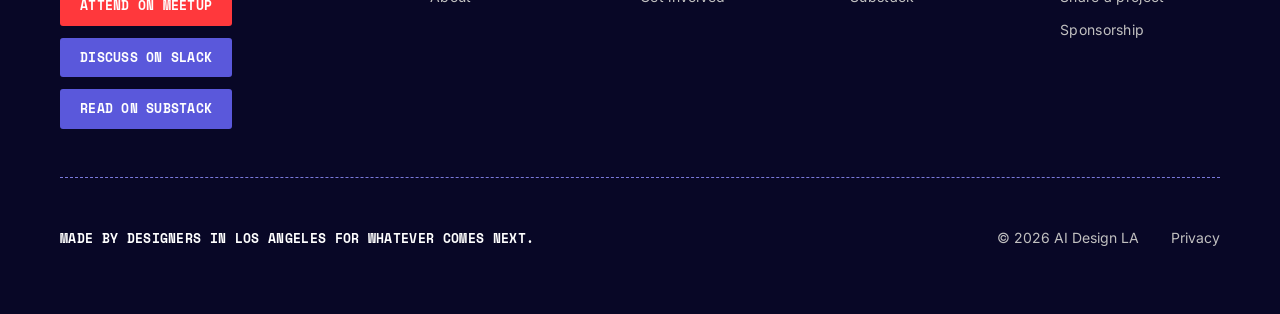
==== commit 5fc38cd2: "Link Instagram in footer to @aidesignla Co-Authored-By: Claude Sonnet 5 <noreply@anthropic.com>" ====
--- a/about.html
+++ b/about.html
@@ -527,7 +527,7 @@
         <nav class="site-footer__col-links" aria-label="Follow">
           <a href="https://www.meetup.com/ai-design-la/" target="_blank" rel="noopener">Meetup</a>
           <a href="https://www.linkedin.com/company/ai-design-la/" target="_blank" rel="noopener">LinkedIn</a>
-          <span>Instagram</span>
+          <a href="https://www.instagram.com/aidesignla" target="_blank" rel="noopener">Instagram</a>
           <a href="https://aidesignla.substack.com/" target="_blank" rel="noopener">Substack</a>
         </nav>
       </div>
